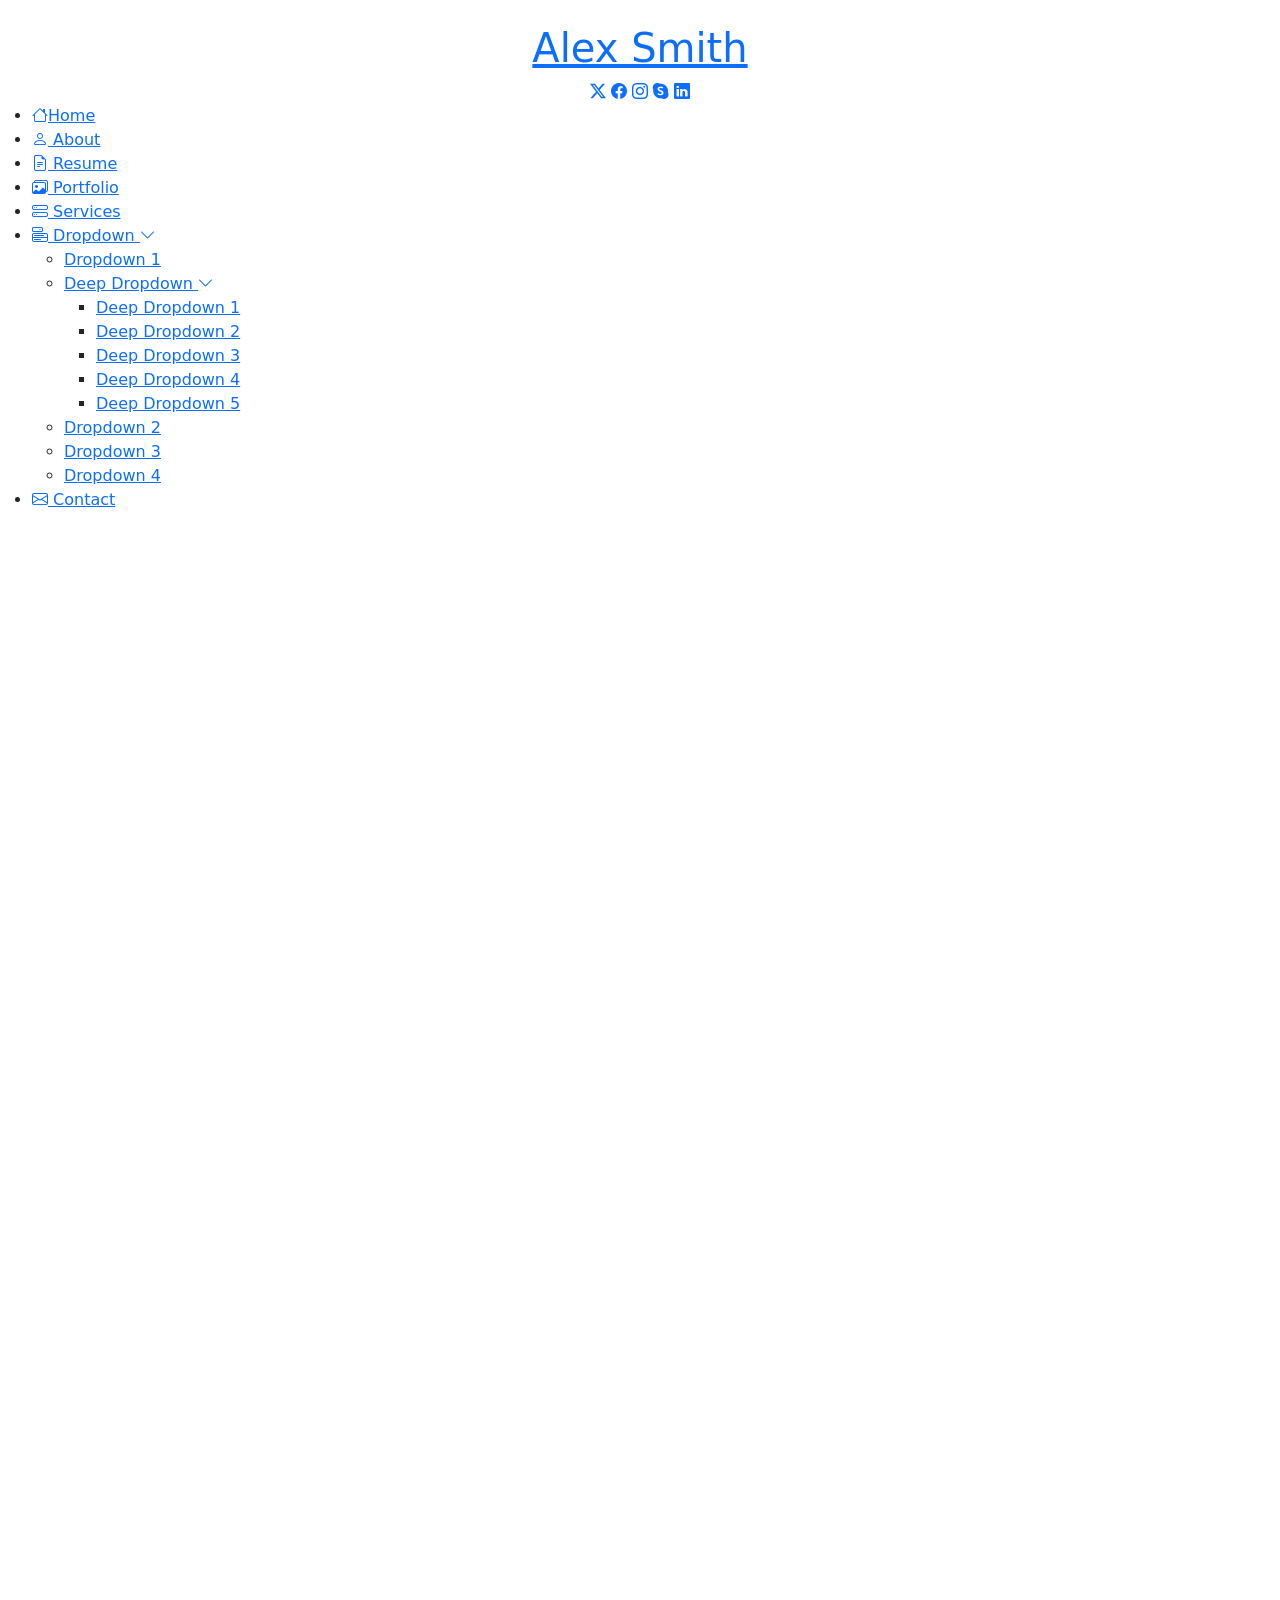
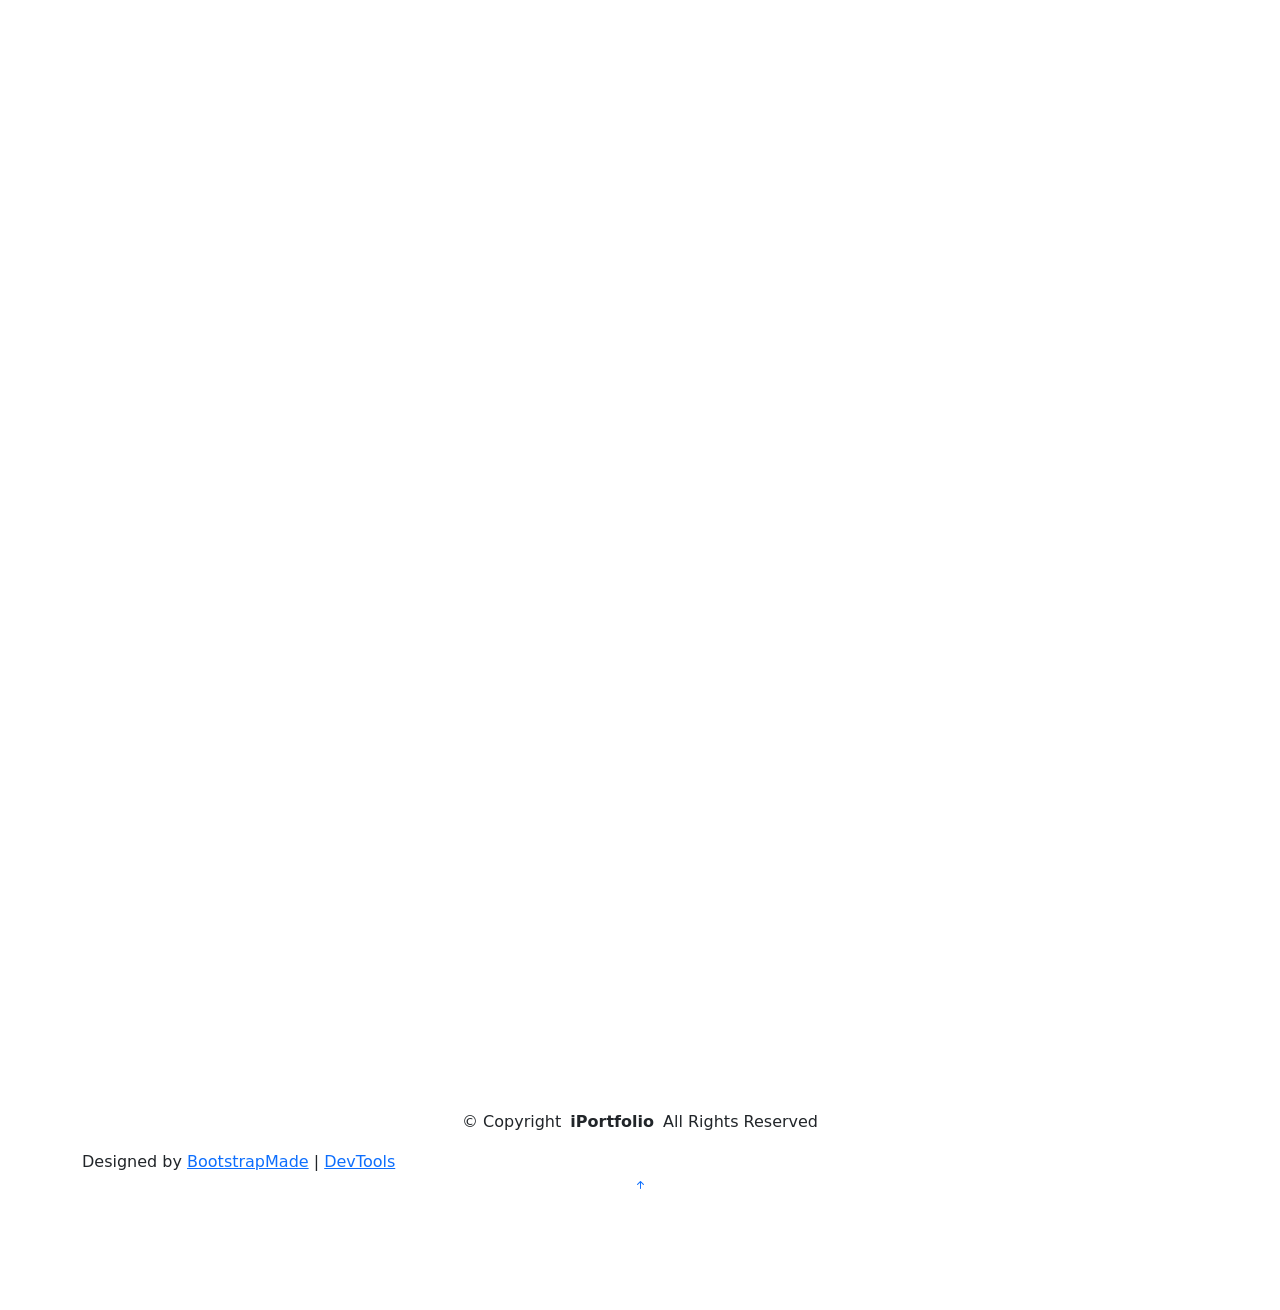
==== index.html @ 93d21ece "initial commit" ====
<!DOCTYPE html>
<html lang="en">

<head>
  <meta charset="utf-8">
  <meta content="width=device-width, initial-scale=1.0" name="viewport">
  <title>Index - iPortfolio Bootstrap Template</title>
  <meta content="" name="description">
  <meta content="" name="keywords">

  <!-- Favicons -->
  <link href="assets/img/favicon.png" rel="icon">
  <link href="assets/img/apple-touch-icon.png" rel="apple-touch-icon">

  <!-- Fonts -->
  <link href="https://fonts.googleapis.com" rel="preconnect">
  <link href="https://fonts.gstatic.com" rel="preconnect" crossorigin>
  <link href="https://fonts.googleapis.com/css2?family=Roboto:ital,wght@0,100;0,300;0,400;0,500;0,700;0,900;1,100;1,300;1,400;1,500;1,700;1,900&family=Poppins:ital,wght@0,100;0,200;0,300;0,400;0,500;0,600;0,700;0,800;0,900;1,100;1,200;1,300;1,400;1,500;1,600;1,700;1,800;1,900&family=Raleway:ital,wght@0,100;0,200;0,300;0,400;0,500;0,600;0,700;0,800;0,900;1,100;1,200;1,300;1,400;1,500;1,600;1,700;1,800;1,900&display=swap" rel="stylesheet">

  <!-- Vendor CSS Files -->
  <link href="assets/vendor/bootstrap/css/bootstrap.min.css" rel="stylesheet">
  <link href="assets/vendor/bootstrap-icons/bootstrap-icons.css" rel="stylesheet">
  <link href="assets/vendor/aos/aos.css" rel="stylesheet">
  <link href="assets/vendor/glightbox/css/glightbox.min.css" rel="stylesheet">
  <link href="assets/vendor/swiper/swiper-bundle.min.css" rel="stylesheet">

  <!-- Main CSS File -->
  <link href="assets/css/main.css" rel="stylesheet">

  <!-- =======================================================
  * Template Name: iPortfolio
  * Template URL: https://bootstrapmade.com/iportfolio-bootstrap-portfolio-websites-template/
  * Updated: Jun 29 2024 with Bootstrap v5.3.3
  * Author: BootstrapMade.com
  * License: https://bootstrapmade.com/license/
  ======================================================== -->
</head>

<body class="index-page">

  <header id="header" class="header dark-background d-flex flex-column">
    <i class="header-toggle d-xl-none bi bi-list"></i>

    <div class="profile-img">
      <img src="assets/img/my-profile-img.jpg" alt="" class="img-fluid rounded-circle">
    </div>

    <a href="index.html" class="logo d-flex align-items-center justify-content-center">
      <!-- Uncomment the line below if you also wish to use an image logo -->
      <!-- <img src="assets/img/logo.png" alt=""> -->
      <h1 class="sitename">Alex Smith</h1>
    </a>

    <div class="social-links text-center">
      <a href="#" class="twitter"><i class="bi bi-twitter-x"></i></a>
      <a href="#" class="facebook"><i class="bi bi-facebook"></i></a>
      <a href="#" class="instagram"><i class="bi bi-instagram"></i></a>
      <a href="#" class="google-plus"><i class="bi bi-skype"></i></a>
      <a href="#" class="linkedin"><i class="bi bi-linkedin"></i></a>
    </div>

    <nav id="navmenu" class="navmenu">
      <ul>
        <li><a href="#hero" class="active"><i class="bi bi-house navicon"></i>Home</a></li>
        <li><a href="#about"><i class="bi bi-person navicon"></i> About</a></li>
        <li><a href="#resume"><i class="bi bi-file-earmark-text navicon"></i> Resume</a></li>
        <li><a href="#portfolio"><i class="bi bi-images navicon"></i> Portfolio</a></li>
        <li><a href="#services"><i class="bi bi-hdd-stack navicon"></i> Services</a></li>
        <li class="dropdown"><a href="#"><i class="bi bi-menu-button navicon"></i> <span>Dropdown</span> <i class="bi bi-chevron-down toggle-dropdown"></i></a>
          <ul>
            <li><a href="#">Dropdown 1</a></li>
            <li class="dropdown"><a href="#"><span>Deep Dropdown</span> <i class="bi bi-chevron-down toggle-dropdown"></i></a>
              <ul>
                <li><a href="#">Deep Dropdown 1</a></li>
                <li><a href="#">Deep Dropdown 2</a></li>
                <li><a href="#">Deep Dropdown 3</a></li>
                <li><a href="#">Deep Dropdown 4</a></li>
                <li><a href="#">Deep Dropdown 5</a></li>
              </ul>
            </li>
            <li><a href="#">Dropdown 2</a></li>
            <li><a href="#">Dropdown 3</a></li>
            <li><a href="#">Dropdown 4</a></li>
          </ul>
        </li>
        <li><a href="#contact"><i class="bi bi-envelope navicon"></i> Contact</a></li>
      </ul>
    </nav>

  </header>

  <main class="main">

    <!-- Hero Section -->
    <section id="hero" class="hero section dark-background">

      <img src="assets/img/hero-bg.jpg" alt="" data-aos="fade-in" class="">

      <div class="container" data-aos="fade-up" data-aos-delay="100">
        <h2>Alex Smith</h2>
        <p>I'm <span class="typed" data-typed-items="Designer, Developer, Freelancer, Photographer">Designer</span><span class="typed-cursor typed-cursor--blink" aria-hidden="true"></span><span class="typed-cursor typed-cursor--blink" aria-hidden="true"></span></p>
      </div>

    </section><!-- /Hero Section -->

    <!-- About Section -->
    <section id="about" class="about section">

      <!-- Section Title -->
      <div class="container section-title" data-aos="fade-up">
        <h2>About</h2>
        <p>Magnam dolores commodi suscipit. Necessitatibus eius consequatur ex aliquid fuga eum quidem. Sit sint consectetur velit. Quisquam quos quisquam cupiditate. Et nemo qui impedit suscipit alias ea. Quia fugiat sit in iste officiis commodi quidem hic quas.</p>
      </div><!-- End Section Title -->

      <div class="container" data-aos="fade-up" data-aos-delay="100">

        <div class="row gy-4 justify-content-center">
          <div class="col-lg-4">
            <img src="assets/img/my-profile-img.jpg" class="img-fluid" alt="">
          </div>
          <div class="col-lg-8 content">
            <h2>UI/UX Designer &amp; Web Developer.</h2>
            <p class="fst-italic py-3">
              Lorem ipsum dolor sit amet, consectetur adipiscing elit, sed do eiusmod tempor incididunt ut labore et dolore
              magna aliqua.
            </p>
            <div class="row">
              <div class="col-lg-6">
                <ul>
                  <li><i class="bi bi-chevron-right"></i> <strong>Birthday:</strong> <span>1 May 1995</span></li>
                  <li><i class="bi bi-chevron-right"></i> <strong>Website:</strong> <span>www.example.com</span></li>
                  <li><i class="bi bi-chevron-right"></i> <strong>Phone:</strong> <span>+123 456 7890</span></li>
                  <li><i class="bi bi-chevron-right"></i> <strong>City:</strong> <span>New York, USA</span></li>
                </ul>
              </div>
              <div class="col-lg-6">
                <ul>
                  <li><i class="bi bi-chevron-right"></i> <strong>Age:</strong> <span>30</span></li>
                  <li><i class="bi bi-chevron-right"></i> <strong>Degree:</strong> <span>Master</span></li>
                  <li><i class="bi bi-chevron-right"></i> <strong>Email:</strong> <span>email@example.com</span></li>
                  <li><i class="bi bi-chevron-right"></i> <strong>Freelance:</strong> <span>Available</span></li>
                </ul>
              </div>
            </div>
            <p class="py-3">
              Officiis eligendi itaque labore et dolorum mollitia officiis optio vero. Quisquam sunt adipisci omnis et ut. Nulla accusantium dolor incidunt officia tempore. Et eius omnis.
              Cupiditate ut dicta maxime officiis quidem quia. Sed et consectetur qui quia repellendus itaque neque.
            </p>
          </div>
        </div>

      </div>

    </section><!-- /About Section -->

    <!-- Stats Section -->
    <section id="stats" class="stats section">

      <div class="container" data-aos="fade-up" data-aos-delay="100">

        <div class="row gy-4">

          <div class="col-lg-3 col-md-6">
            <div class="stats-item">
              <i class="bi bi-emoji-smile"></i>
              <span data-purecounter-start="0" data-purecounter-end="232" data-purecounter-duration="1" class="purecounter"></span>
              <p><strong>Happy Clients</strong> <span>consequuntur quae</span></p>
            </div>
          </div><!-- End Stats Item -->

          <div class="col-lg-3 col-md-6">
            <div class="stats-item">
              <i class="bi bi-journal-richtext"></i>
              <span data-purecounter-start="0" data-purecounter-end="521" data-purecounter-duration="1" class="purecounter"></span>
              <p><strong>Projects</strong> <span>adipisci atque cum quia aut</span></p>
            </div>
          </div><!-- End Stats Item -->

          <div class="col-lg-3 col-md-6">
            <div class="stats-item">
              <i class="bi bi-headset"></i>
              <span data-purecounter-start="0" data-purecounter-end="1453" data-purecounter-duration="1" class="purecounter"></span>
              <p><strong>Hours Of Support</strong> <span>aut commodi quaerat</span></p>
            </div>
          </div><!-- End Stats Item -->

          <div class="col-lg-3 col-md-6">
            <div class="stats-item">
              <i class="bi bi-people"></i>
              <span data-purecounter-start="0" data-purecounter-end="32" data-purecounter-duration="1" class="purecounter"></span>
              <p><strong>Hard Workers</strong> <span>rerum asperiores dolor</span></p>
            </div>
          </div><!-- End Stats Item -->

        </div>

      </div>

    </section><!-- /Stats Section -->

    <!-- Skills Section -->
    <section id="skills" class="skills section light-background">

      <!-- Section Title -->
      <div class="container section-title" data-aos="fade-up">
        <h2>Skills</h2>
        <p>Necessitatibus eius consequatur ex aliquid fuga eum quidem sint consectetur velit</p>
      </div><!-- End Section Title -->

      <div class="container" data-aos="fade-up" data-aos-delay="100">

        <div class="row skills-content skills-animation">

          <div class="col-lg-6">

            <div class="progress">
              <span class="skill"><span>HTML</span> <i class="val">100%</i></span>
              <div class="progress-bar-wrap">
                <div class="progress-bar" role="progressbar" aria-valuenow="100" aria-valuemin="0" aria-valuemax="100"></div>
              </div>
            </div><!-- End Skills Item -->

            <div class="progress">
              <span class="skill"><span>CSS</span> <i class="val">90%</i></span>
              <div class="progress-bar-wrap">
                <div class="progress-bar" role="progressbar" aria-valuenow="90" aria-valuemin="0" aria-valuemax="100"></div>
              </div>
            </div><!-- End Skills Item -->

            <div class="progress">
              <span class="skill"><span>JavaScript</span> <i class="val">75%</i></span>
              <div class="progress-bar-wrap">
                <div class="progress-bar" role="progressbar" aria-valuenow="75" aria-valuemin="0" aria-valuemax="100"></div>
              </div>
            </div><!-- End Skills Item -->

          </div>

          <div class="col-lg-6">

            <div class="progress">
              <span class="skill"><span>PHP</span> <i class="val">80%</i></span>
              <div class="progress-bar-wrap">
                <div class="progress-bar" role="progressbar" aria-valuenow="80" aria-valuemin="0" aria-valuemax="100"></div>
              </div>
            </div><!-- End Skills Item -->

            <div class="progress">
              <span class="skill"><span>WordPress/CMS</span> <i class="val">90%</i></span>
              <div class="progress-bar-wrap">
                <div class="progress-bar" role="progressbar" aria-valuenow="90" aria-valuemin="0" aria-valuemax="100"></div>
              </div>
            </div><!-- End Skills Item -->

            <div class="progress">
              <span class="skill"><span>Photoshop</span> <i class="val">55%</i></span>
              <div class="progress-bar-wrap">
                <div class="progress-bar" role="progressbar" aria-valuenow="55" aria-valuemin="0" aria-valuemax="100"></div>
              </div>
            </div><!-- End Skills Item -->

          </div>

        </div>

      </div>

    </section><!-- /Skills Section -->

    <!-- Resume Section -->
    <section id="resume" class="resume section">

      <!-- Section Title -->
      <div class="container section-title" data-aos="fade-up">
        <h2>Resume</h2>
        <p>Magnam dolores commodi suscipit. Necessitatibus eius consequatur ex aliquid fuga eum quidem. Sit sint consectetur velit. Quisquam quos quisquam cupiditate. Et nemo qui impedit suscipit alias ea. Quia fugiat sit in iste officiis commodi quidem hic quas.</p>
      </div><!-- End Section Title -->

      <div class="container">

        <div class="row">

          <div class="col-lg-6" data-aos="fade-up" data-aos-delay="100">
            <h3 class="resume-title">Sumary</h3>

            <div class="resume-item pb-0">
              <h4>Brandon Johnson</h4>
              <p><em>Innovative and deadline-driven Graphic Designer with 3+ years of experience designing and developing user-centered digital/print marketing material from initial concept to final, polished deliverable.</em></p>
              <ul>
                <li>Portland par 127,Orlando, FL</li>
                <li>(123) 456-7891</li>
                <li>alice.barkley@example.com</li>
              </ul>
            </div><!-- Edn Resume Item -->

            <h3 class="resume-title">Education</h3>
            <div class="resume-item">
              <h4>Master of Fine Arts &amp; Graphic Design</h4>
              <h5>2015 - 2016</h5>
              <p><em>Rochester Institute of Technology, Rochester, NY</em></p>
              <p>Qui deserunt veniam. Et sed aliquam labore tempore sed quisquam iusto autem sit. Ea vero voluptatum qui ut dignissimos deleniti nerada porti sand markend</p>
            </div><!-- Edn Resume Item -->

            <div class="resume-item">
              <h4>Bachelor of Fine Arts &amp; Graphic Design</h4>
              <h5>2010 - 2014</h5>
              <p><em>Rochester Institute of Technology, Rochester, NY</em></p>
              <p>Quia nobis sequi est occaecati aut. Repudiandae et iusto quae reiciendis et quis Eius vel ratione eius unde vitae rerum voluptates asperiores voluptatem Earum molestiae consequatur neque etlon sader mart dila</p>
            </div><!-- Edn Resume Item -->

          </div>

          <div class="col-lg-6" data-aos="fade-up" data-aos-delay="200">
            <h3 class="resume-title">Professional Experience</h3>
            <div class="resume-item">
              <h4>Senior graphic design specialist</h4>
              <h5>2019 - Present</h5>
              <p><em>Experion, New York, NY </em></p>
              <ul>
                <li>Lead in the design, development, and implementation of the graphic, layout, and production communication materials</li>
                <li>Delegate tasks to the 7 members of the design team and provide counsel on all aspects of the project. </li>
                <li>Supervise the assessment of all graphic materials in order to ensure quality and accuracy of the design</li>
                <li>Oversee the efficient use of production project budgets ranging from $2,000 - $25,000</li>
              </ul>
            </div><!-- Edn Resume Item -->

            <div class="resume-item">
              <h4>Graphic design specialist</h4>
              <h5>2017 - 2018</h5>
              <p><em>Stepping Stone Advertising, New York, NY</em></p>
              <ul>
                <li>Developed numerous marketing programs (logos, brochures,infographics, presentations, and advertisements).</li>
                <li>Managed up to 5 projects or tasks at a given time while under pressure</li>
                <li>Recommended and consulted with clients on the most appropriate graphic design</li>
                <li>Created 4+ design presentations and proposals a month for clients and account managers</li>
              </ul>
            </div><!-- Edn Resume Item -->

          </div>

        </div>

      </div>

    </section><!-- /Resume Section -->

    <!-- Portfolio Section -->
    <section id="portfolio" class="portfolio section light-background">

      <!-- Section Title -->
      <div class="container section-title" data-aos="fade-up">
        <h2>Portfolio</h2>
        <p>Magnam dolores commodi suscipit. Necessitatibus eius consequatur ex aliquid fuga eum quidem. Sit sint consectetur velit. Quisquam quos quisquam cupiditate. Et nemo qui impedit suscipit alias ea. Quia fugiat sit in iste officiis commodi quidem hic quas.</p>
      </div><!-- End Section Title -->

      <div class="container">

        <div class="isotope-layout" data-default-filter="*" data-layout="masonry" data-sort="original-order">

          <ul class="portfolio-filters isotope-filters" data-aos="fade-up" data-aos-delay="100">
            <li data-filter="*" class="filter-active">All</li>
            <li data-filter=".filter-app">App</li>
            <li data-filter=".filter-product">Product</li>
            <li data-filter=".filter-branding">Branding</li>
            <li data-filter=".filter-books">Books</li>
          </ul><!-- End Portfolio Filters -->

          <div class="row gy-4 isotope-container" data-aos="fade-up" data-aos-delay="200">

            <div class="col-lg-4 col-md-6 portfolio-item isotope-item filter-app">
              <div class="portfolio-content h-100">
                <img src="assets/img/portfolio/app-1.jpg" class="img-fluid" alt="">
                <div class="portfolio-info">
                  <h4>App 1</h4>
                  <p>Lorem ipsum, dolor sit amet consectetur</p>
                  <a href="assets/img/portfolio/app-1.jpg" title="App 1" data-gallery="portfolio-gallery-app" class="glightbox preview-link"><i class="bi bi-zoom-in"></i></a>
                  <a href="portfolio-details.html" title="More Details" class="details-link"><i class="bi bi-link-45deg"></i></a>
                </div>
              </div>
            </div><!-- End Portfolio Item -->

            <div class="col-lg-4 col-md-6 portfolio-item isotope-item filter-product">
              <div class="portfolio-content h-100">
                <img src="assets/img/portfolio/product-1.jpg" class="img-fluid" alt="">
                <div class="portfolio-info">
                  <h4>Product 1</h4>
                  <p>Lorem ipsum, dolor sit amet consectetur</p>
                  <a href="assets/img/portfolio/product-1.jpg" title="Product 1" data-gallery="portfolio-gallery-product" class="glightbox preview-link"><i class="bi bi-zoom-in"></i></a>
                  <a href="portfolio-details.html" title="More Details" class="details-link"><i class="bi bi-link-45deg"></i></a>
                </div>
              </div>
            </div><!-- End Portfolio Item -->

            <div class="col-lg-4 col-md-6 portfolio-item isotope-item filter-branding">
              <div class="portfolio-content h-100">
                <img src="assets/img/portfolio/branding-1.jpg" class="img-fluid" alt="">
                <div class="portfolio-info">
                  <h4>Branding 1</h4>
                  <p>Lorem ipsum, dolor sit amet consectetur</p>
                  <a href="assets/img/portfolio/branding-1.jpg" title="Branding 1" data-gallery="portfolio-gallery-branding" class="glightbox preview-link"><i class="bi bi-zoom-in"></i></a>
                  <a href="portfolio-details.html" title="More Details" class="details-link"><i class="bi bi-link-45deg"></i></a>
                </div>
              </div>
            </div><!-- End Portfolio Item -->

            <div class="col-lg-4 col-md-6 portfolio-item isotope-item filter-books">
              <div class="portfolio-content h-100">
                <img src="assets/img/portfolio/books-1.jpg" class="img-fluid" alt="">
                <div class="portfolio-info">
                  <h4>Books 1</h4>
                  <p>Lorem ipsum, dolor sit amet consectetur</p>
                  <a href="assets/img/portfolio/books-1.jpg" title="Branding 1" data-gallery="portfolio-gallery-book" class="glightbox preview-link"><i class="bi bi-zoom-in"></i></a>
                  <a href="portfolio-details.html" title="More Details" class="details-link"><i class="bi bi-link-45deg"></i></a>
                </div>
              </div>
            </div><!-- End Portfolio Item -->

            <div class="col-lg-4 col-md-6 portfolio-item isotope-item filter-app">
              <div class="portfolio-content h-100">
                <img src="assets/img/portfolio/app-2.jpg" class="img-fluid" alt="">
                <div class="portfolio-info">
                  <h4>App 2</h4>
                  <p>Lorem ipsum, dolor sit amet consectetur</p>
                  <a href="assets/img/portfolio/app-2.jpg" title="App 2" data-gallery="portfolio-gallery-app" class="glightbox preview-link"><i class="bi bi-zoom-in"></i></a>
                  <a href="portfolio-details.html" title="More Details" class="details-link"><i class="bi bi-link-45deg"></i></a>
                </div>
              </div>
            </div><!-- End Portfolio Item -->

            <div class="col-lg-4 col-md-6 portfolio-item isotope-item filter-product">
              <div class="portfolio-content h-100">
                <img src="assets/img/portfolio/product-2.jpg" class="img-fluid" alt="">
                <div class="portfolio-info">
                  <h4>Product 2</h4>
                  <p>Lorem ipsum, dolor sit amet consectetur</p>
                  <a href="assets/img/portfolio/product-2.jpg" title="Product 2" data-gallery="portfolio-gallery-product" class="glightbox preview-link"><i class="bi bi-zoom-in"></i></a>
                  <a href="portfolio-details.html" title="More Details" class="details-link"><i class="bi bi-link-45deg"></i></a>
                </div>
              </div>
            </div><!-- End Portfolio Item -->

            <div class="col-lg-4 col-md-6 portfolio-item isotope-item filter-branding">
              <div class="portfolio-content h-100">
                <img src="assets/img/portfolio/branding-2.jpg" class="img-fluid" alt="">
                <div class="portfolio-info">
                  <h4>Branding 2</h4>
                  <p>Lorem ipsum, dolor sit amet consectetur</p>
                  <a href="assets/img/portfolio/branding-2.jpg" title="Branding 2" data-gallery="portfolio-gallery-branding" class="glightbox preview-link"><i class="bi bi-zoom-in"></i></a>
                  <a href="portfolio-details.html" title="More Details" class="details-link"><i class="bi bi-link-45deg"></i></a>
                </div>
              </div>
            </div><!-- End Portfolio Item -->

            <div class="col-lg-4 col-md-6 portfolio-item isotope-item filter-books">
              <div class="portfolio-content h-100">
                <img src="assets/img/portfolio/books-2.jpg" class="img-fluid" alt="">
                <div class="portfolio-info">
                  <h4>Books 2</h4>
                  <p>Lorem ipsum, dolor sit amet consectetur</p>
                  <a href="assets/img/portfolio/books-2.jpg" title="Branding 2" data-gallery="portfolio-gallery-book" class="glightbox preview-link"><i class="bi bi-zoom-in"></i></a>
                  <a href="portfolio-details.html" title="More Details" class="details-link"><i class="bi bi-link-45deg"></i></a>
                </div>
              </div>
            </div><!-- End Portfolio Item -->

            <div class="col-lg-4 col-md-6 portfolio-item isotope-item filter-app">
              <div class="portfolio-content h-100">
                <img src="assets/img/portfolio/app-3.jpg" class="img-fluid" alt="">
                <div class="portfolio-info">
                  <h4>App 3</h4>
                  <p>Lorem ipsum, dolor sit amet consectetur</p>
                  <a href="assets/img/portfolio/app-3.jpg" title="App 3" data-gallery="portfolio-gallery-app" class="glightbox preview-link"><i class="bi bi-zoom-in"></i></a>
                  <a href="portfolio-details.html" title="More Details" class="details-link"><i class="bi bi-link-45deg"></i></a>
                </div>
              </div>
            </div><!-- End Portfolio Item -->

            <div class="col-lg-4 col-md-6 portfolio-item isotope-item filter-product">
              <div class="portfolio-content h-100">
                <img src="assets/img/portfolio/product-3.jpg" class="img-fluid" alt="">
                <div class="portfolio-info">
                  <h4>Product 3</h4>
                  <p>Lorem ipsum, dolor sit amet consectetur</p>
                  <a href="assets/img/portfolio/product-3.jpg" title="Product 3" data-gallery="portfolio-gallery-product" class="glightbox preview-link"><i class="bi bi-zoom-in"></i></a>
                  <a href="portfolio-details.html" title="More Details" class="details-link"><i class="bi bi-link-45deg"></i></a>
                </div>
              </div>
            </div><!-- End Portfolio Item -->

            <div class="col-lg-4 col-md-6 portfolio-item isotope-item filter-branding">
              <div class="portfolio-content h-100">
                <img src="assets/img/portfolio/branding-3.jpg" class="img-fluid" alt="">
                <div class="portfolio-info">
                  <h4>Branding 3</h4>
                  <p>Lorem ipsum, dolor sit amet consectetur</p>
                  <a href="assets/img/portfolio/branding-3.jpg" title="Branding 2" data-gallery="portfolio-gallery-branding" class="glightbox preview-link"><i class="bi bi-zoom-in"></i></a>
                  <a href="portfolio-details.html" title="More Details" class="details-link"><i class="bi bi-link-45deg"></i></a>
                </div>
              </div>
            </div><!-- End Portfolio Item -->

            <div class="col-lg-4 col-md-6 portfolio-item isotope-item filter-books">
              <div class="portfolio-content h-100">
                <img src="assets/img/portfolio/books-3.jpg" class="img-fluid" alt="">
                <div class="portfolio-info">
                  <h4>Books 3</h4>
                  <p>Lorem ipsum, dolor sit amet consectetur</p>
                  <a href="assets/img/portfolio/books-3.jpg" title="Branding 3" data-gallery="portfolio-gallery-book" class="glightbox preview-link"><i class="bi bi-zoom-in"></i></a>
                  <a href="portfolio-details.html" title="More Details" class="details-link"><i class="bi bi-link-45deg"></i></a>
                </div>
              </div>
            </div><!-- End Portfolio Item -->

          </div><!-- End Portfolio Container -->

        </div>

      </div>

    </section><!-- /Portfolio Section -->

    <!-- Services Section -->
    <section id="services" class="services section">

      <!-- Section Title -->
      <div class="container section-title" data-aos="fade-up">
        <h2>Services</h2>
        <p>Magnam dolores commodi suscipit. Necessitatibus eius consequatur ex aliquid fuga eum quidem. Sit sint consectetur velit. Quisquam quos quisquam cupiditate. Et nemo qui impedit suscipit alias ea. Quia fugiat sit in iste officiis commodi quidem hic quas.</p>
      </div><!-- End Section Title -->

      <div class="container">

        <div class="row gy-4">

          <div class="col-lg-4 col-md-6 service-item d-flex" data-aos="fade-up" data-aos-delay="100">
            <div class="icon flex-shrink-0"><i class="bi bi-briefcase"></i></div>
            <div>
              <h4 class="title"><a href="service-details.html" class="stretched-link">Lorem Ipsum</a></h4>
              <p class="description">Voluptatum deleniti atque corrupti quos dolores et quas molestias excepturi sint occaecati cupiditate non provident</p>
            </div>
          </div>
          <!-- End Service Item -->

          <div class="col-lg-4 col-md-6 service-item d-flex" data-aos="fade-up" data-aos-delay="200">
            <div class="icon flex-shrink-0"><i class="bi bi-card-checklist"></i></div>
            <div>
              <h4 class="title"><a href="service-details.html" class="stretched-link">Dolor Sitema</a></h4>
              <p class="description">Minim veniam, quis nostrud exercitation ullamco laboris nisi ut aliquip ex ea commodo consequat tarad limino ata</p>
            </div>
          </div><!-- End Service Item -->

          <div class="col-lg-4 col-md-6 service-item d-flex" data-aos="fade-up" data-aos-delay="300">
            <div class="icon flex-shrink-0"><i class="bi bi-bar-chart"></i></div>
            <div>
              <h4 class="title"><a href="service-details.html" class="stretched-link">Sed ut perspiciatis</a></h4>
              <p class="description">Duis aute irure dolor in reprehenderit in voluptate velit esse cillum dolore eu fugiat nulla pariatur</p>
            </div>
          </div><!-- End Service Item -->

          <div class="col-lg-4 col-md-6 service-item d-flex" data-aos="fade-up" data-aos-delay="400">
            <div class="icon flex-shrink-0"><i class="bi bi-binoculars"></i></div>
            <div>
              <h4 class="title"><a href="service-details.html" class="stretched-link">Magni Dolores</a></h4>
              <p class="description">Excepteur sint occaecat cupidatat non proident, sunt in culpa qui officia deserunt mollit anim id est laborum</p>
            </div>
          </div><!-- End Service Item -->

          <div class="col-lg-4 col-md-6 service-item d-flex" data-aos="fade-up" data-aos-delay="500">
            <div class="icon flex-shrink-0"><i class="bi bi-brightness-high"></i></div>
            <div>
              <h4 class="title"><a href="service-details.html" class="stretched-link">Nemo Enim</a></h4>
              <p class="description">At vero eos et accusamus et iusto odio dignissimos ducimus qui blanditiis praesentium voluptatum deleniti atque</p>
            </div>
          </div><!-- End Service Item -->

          <div class="col-lg-4 col-md-6 service-item d-flex" data-aos="fade-up" data-aos-delay="600">
            <div class="icon flex-shrink-0"><i class="bi bi-calendar4-week"></i></div>
            <div>
              <h4 class="title"><a href="service-details.html" class="stretched-link">Eiusmod Tempor</a></h4>
              <p class="description">Et harum quidem rerum facilis est et expedita distinctio. Nam libero tempore, cum soluta nobis est eligendi</p>
            </div>
          </div><!-- End Service Item -->

        </div>

      </div>

    </section><!-- /Services Section -->

    <!-- Testimonials Section -->
    <section id="testimonials" class="testimonials section light-background">

      <!-- Section Title -->
      <div class="container section-title" data-aos="fade-up">
        <h2>Testimonials</h2>
        <p>Necessitatibus eius consequatur ex aliquid fuga eum quidem sint consectetur velit</p>
      </div><!-- End Section Title -->

      <div class="container" data-aos="fade-up" data-aos-delay="100">

        <div class="swiper init-swiper">
          <script type="application/json" class="swiper-config">
            {
              "loop": true,
              "speed": 600,
              "autoplay": {
                "delay": 5000
              },
              "slidesPerView": "auto",
              "pagination": {
                "el": ".swiper-pagination",
                "type": "bullets",
                "clickable": true
              },
              "breakpoints": {
                "320": {
                  "slidesPerView": 1,
                  "spaceBetween": 40
                },
                "1200": {
                  "slidesPerView": 3,
                  "spaceBetween": 1
                }
              }
            }
          </script>
          <div class="swiper-wrapper">

            <div class="swiper-slide">
              <div class="testimonial-item">
                <p>
                  <i class="bi bi-quote quote-icon-left"></i>
                  <span>Proin iaculis purus consequat sem cure digni ssim donec porttitora entum suscipit rhoncus. Accusantium quam, ultricies eget id, aliquam eget nibh et. Maecen aliquam, risus at semper.</span>
                  <i class="bi bi-quote quote-icon-right"></i>
                </p>
                <img src="assets/img/testimonials/testimonials-1.jpg" class="testimonial-img" alt="">
                <h3>Saul Goodman</h3>
                <h4>Ceo &amp; Founder</h4>
              </div>
            </div><!-- End testimonial item -->

            <div class="swiper-slide">
              <div class="testimonial-item">
                <p>
                  <i class="bi bi-quote quote-icon-left"></i>
                  <span>Export tempor illum tamen malis malis eram quae irure esse labore quem cillum quid malis quorum velit fore eram velit sunt aliqua noster fugiat irure amet legam anim culpa.</span>
                  <i class="bi bi-quote quote-icon-right"></i>
                </p>
                <img src="assets/img/testimonials/testimonials-2.jpg" class="testimonial-img" alt="">
                <h3>Sara Wilsson</h3>
                <h4>Designer</h4>
              </div>
            </div><!-- End testimonial item -->

            <div class="swiper-slide">
              <div class="testimonial-item">
                <p>
                  <i class="bi bi-quote quote-icon-left"></i>
                  <span>Enim nisi quem export duis labore cillum quae magna enim sint quorum nulla quem veniam duis minim tempor labore quem eram duis noster aute amet eram fore quis sint minim.</span>
                  <i class="bi bi-quote quote-icon-right"></i>
                </p>
                <img src="assets/img/testimonials/testimonials-3.jpg" class="testimonial-img" alt="">
                <h3>Jena Karlis</h3>
                <h4>Store Owner</h4>
              </div>
            </div><!-- End testimonial item -->

            <div class="swiper-slide">
              <div class="testimonial-item">
                <p>
                  <i class="bi bi-quote quote-icon-left"></i>
                  <span>Fugiat enim eram quae cillum dolore dolor amet nulla culpa multos export minim fugiat dolor enim duis veniam ipsum anim magna sunt elit fore quem dolore labore illum veniam.</span>
                  <i class="bi bi-quote quote-icon-right"></i>
                </p>
                <img src="assets/img/testimonials/testimonials-4.jpg" class="testimonial-img" alt="">
                <h3>Matt Brandon</h3>
                <h4>Freelancer</h4>
              </div>
            </div><!-- End testimonial item -->

            <div class="swiper-slide">
              <div class="testimonial-item">
                <p>
                  <i class="bi bi-quote quote-icon-left"></i>
                  <span>Quis quorum aliqua sint quem legam fore sunt eram irure aliqua veniam tempor noster veniam sunt culpa nulla illum cillum fugiat legam esse veniam culpa fore nisi cillum quid.</span>
                  <i class="bi bi-quote quote-icon-right"></i>
                </p>
                <img src="assets/img/testimonials/testimonials-5.jpg" class="testimonial-img" alt="">
                <h3>John Larson</h3>
                <h4>Entrepreneur</h4>
              </div>
            </div><!-- End testimonial item -->

          </div>
          <div class="swiper-pagination"></div>
        </div>

      </div>

    </section><!-- /Testimonials Section -->

    <!-- Contact Section -->
    <section id="contact" class="contact section">

      <!-- Section Title -->
      <div class="container section-title" data-aos="fade-up">
        <h2>Contact</h2>
        <p>Necessitatibus eius consequatur ex aliquid fuga eum quidem sint consectetur velit</p>
      </div><!-- End Section Title -->

      <div class="container" data-aos="fade-up" data-aos-delay="100">

        <div class="row gy-4">

          <div class="col-lg-5">

            <div class="info-wrap">
              <div class="info-item d-flex" data-aos="fade-up" data-aos-delay="200">
                <i class="bi bi-geo-alt flex-shrink-0"></i>
                <div>
                  <h3>Address</h3>
                  <p>A108 Adam Street, New York, NY 535022</p>
                </div>
              </div><!-- End Info Item -->

              <div class="info-item d-flex" data-aos="fade-up" data-aos-delay="300">
                <i class="bi bi-telephone flex-shrink-0"></i>
                <div>
                  <h3>Call Us</h3>
                  <p>+1 5589 55488 55</p>
                </div>
              </div><!-- End Info Item -->

              <div class="info-item d-flex" data-aos="fade-up" data-aos-delay="400">
                <i class="bi bi-envelope flex-shrink-0"></i>
                <div>
                  <h3>Email Us</h3>
                  <p>info@example.com</p>
                </div>
              </div><!-- End Info Item -->

              <iframe src="https://www.google.com/maps/embed?pb=!1m14!1m8!1m3!1d48389.78314118045!2d-74.006138!3d40.710059!3m2!1i1024!2i768!4f13.1!3m3!1m2!1s0x89c25a22a3bda30d%3A0xb89d1fe6bc499443!2sDowntown%20Conference%20Center!5e0!3m2!1sen!2sus!4v1676961268712!5m2!1sen!2sus" frameborder="0" style="border:0; width: 100%; height: 270px;" allowfullscreen="" loading="lazy" referrerpolicy="no-referrer-when-downgrade"></iframe>
            </div>
          </div>

          <div class="col-lg-7">
            <form action="forms/contact.php" method="post" class="php-email-form" data-aos="fade-up" data-aos-delay="200">
              <div class="row gy-4">

                <div class="col-md-6">
                  <label for="name-field" class="pb-2">Your Name</label>
                  <input type="text" name="name" id="name-field" class="form-control" required="">
                </div>

                <div class="col-md-6">
                  <label for="email-field" class="pb-2">Your Email</label>
                  <input type="email" class="form-control" name="email" id="email-field" required="">
                </div>

                <div class="col-md-12">
                  <label for="subject-field" class="pb-2">Subject</label>
                  <input type="text" class="form-control" name="subject" id="subject-field" required="">
                </div>

                <div class="col-md-12">
                  <label for="message-field" class="pb-2">Message</label>
                  <textarea class="form-control" name="message" rows="10" id="message-field" required=""></textarea>
                </div>

                <div class="col-md-12 text-center">
                  <div class="loading">Loading</div>
                  <div class="error-message"></div>
                  <div class="sent-message">Your message has been sent. Thank you!</div>

                  <button type="submit">Send Message</button>
                </div>

              </div>
            </form>
          </div><!-- End Contact Form -->

        </div>

      </div>

    </section><!-- /Contact Section -->

  </main>

  <footer id="footer" class="footer position-relative light-background">

    <div class="container">
      <div class="copyright text-center ">
        <p>© <span>Copyright</span> <strong class="px-1 sitename">iPortfolio</strong> <span>All Rights Reserved</span></p>
      </div>
      <div class="credits">
        <!-- All the links in the footer should remain intact. -->
        <!-- You can delete the links only if you've purchased the pro version. -->
        <!-- Licensing information: https://bootstrapmade.com/license/ -->
        <!-- Purchase the pro version with working PHP/AJAX contact form: [buy-url] -->
        Designed by <a href="https://bootstrapmade.com/">BootstrapMade</a> | <a href="https://bootstrapmade.com/tools/">DevTools</a>
      </div>
    </div>

  </footer>

  <!-- Scroll Top -->
  <a href="#" id="scroll-top" class="scroll-top d-flex align-items-center justify-content-center"><i class="bi bi-arrow-up-short"></i></a>

  <!-- Preloader -->
  <div id="preloader"></div>

  <!-- Vendor JS Files -->
  <script src="assets/vendor/bootstrap/js/bootstrap.bundle.min.js"></script>
  <script src="assets/vendor/php-email-form/validate.js"></script>
  <script src="assets/vendor/aos/aos.js"></script>
  <script src="assets/vendor/typed.js/typed.umd.js"></script>
  <script src="assets/vendor/purecounter/purecounter_vanilla.js"></script>
  <script src="assets/vendor/waypoints/noframework.waypoints.js"></script>
  <script src="assets/vendor/glightbox/js/glightbox.min.js"></script>
  <script src="assets/vendor/imagesloaded/imagesloaded.pkgd.min.js"></script>
  <script src="assets/vendor/isotope-layout/isotope.pkgd.min.js"></script>
  <script src="assets/vendor/swiper/swiper-bundle.min.js"></script>

  <!-- Main JS File -->
  <script src="assets/js/main.js"></script>

</body>

</html>
---- assets/css/main.css ----
/**
* Template Name: iPortfolio
* Template URL: https://bootstrapmade.com/iportfolio-bootstrap-portfolio-websites-template/
* Updated: Jun 29 2024 with Bootstrap v5.3.3
* Author: BootstrapMade.com
* License: https://bootstrapmade.com/license/
*/

/*--------------------------------------------------------------
# Font & Color Variables
# Help: https://bootstrapmade.com/color-system/
--------------------------------------------------------------*/
/* Fonts */
:root {
  --default-font: "Roboto",  system-ui, -apple-system, "Segoe UI", Roboto, "Helvetica Neue", Arial, "Noto Sans", "Liberation Sans", sans-serif, "Apple Color Emoji", "Segoe UI Emoji", "Segoe UI Symbol", "Noto Color Emoji";
  --heading-font: "Raleway",  sans-serif;
  --nav-font: "Poppins",  sans-serif;
}

/* Global Colors - The following color variables are used throughout the website. Updating them here will change the color scheme of the entire website */
:root { 
  --background-color: #ffffff; /* Background color for the entire website, including individual sections */
  --default-color: #272829; /* Default color used for the majority of the text content across the entire website */
  --heading-color: #050d18; /* Color for headings, subheadings and title throughout the website */
  --accent-color: #149ddd; /* Accent color that represents your brand on the website. It's used for buttons, links, and other elements that need to stand out */
  --surface-color: #ffffff; /* The surface color is used as a background of boxed elements within sections, such as cards, icon boxes, or other elements that require a visual separation from the global background. */
  --contrast-color: #ffffff; /* Contrast color for text, ensuring readability against backgrounds of accent, heading, or default colors. */
}

/* Nav Menu Colors - The following color variables are used specifically for the navigation menu. They are separate from the global colors to allow for more customization options */
:root {
  --nav-color: #a8a9b4;  /* The default color of the main navmenu links */
  --nav-hover-color: #ffffff; /* Applied to main navmenu links when they are hovered over or active */
  --nav-mobile-background-color: #040b14; /* Used as the background color for mobile navigation menu */
  --nav-dropdown-background-color: #040b14; /* Used as the background color for dropdown items that appear when hovering over primary navigation items */
  --nav-dropdown-color: #a8a9b4; /* Used for navigation links of the dropdown items in the navigation menu. */
  --nav-dropdown-hover-color: #ffffff; /* Similar to --nav-hover-color, this color is applied to dropdown navigation links when they are hovered over. */
}

/* Color Presets - These classes override global colors when applied to any section or element, providing reuse of the sam color scheme. */

.light-background {
  --background-color: #f4fafd;
  --surface-color: #ffffff;
}

.dark-background {
  --background-color: #040b14;
  --default-color: #ffffff;
  --heading-color: #ffffff;
  --surface-color: #151f2b;
  --contrast-color: #ffffff;
}

/* Smooth scroll */
:root {
  scroll-behavior: smooth;
}

/*--------------------------------------------------------------
# General Styling & Shared Classes
--------------------------------------------------------------*/
body {
  color: var(--default-color);
  background-color: var(--background-color);
  font-family: var(--default-font);
}

a {
  color: var(--accent-color);
  text-decoration: none;
  transition: 0.3s;
}

a:hover {
  color: color-mix(in srgb, var(--accent-color), transparent 25%);
  text-decoration: none;
}

h1,
h2,
h3,
h4,
h5,
h6 {
  color: var(--heading-color);
  font-family: var(--heading-font);
}

/* PHP Email Form Messages
------------------------------*/
.php-email-form .error-message {
  display: none;
  background: #df1529;
  color: #ffffff;
  text-align: left;
  padding: 15px;
  margin-bottom: 24px;
  font-weight: 600;
}

.php-email-form .sent-message {
  display: none;
  color: #ffffff;
  background: #059652;
  text-align: center;
  padding: 15px;
  margin-bottom: 24px;
  font-weight: 600;
}

.php-email-form .loading {
  display: none;
  background: var(--surface-color);
  text-align: center;
  padding: 15px;
  margin-bottom: 24px;
}

.php-email-form .loading:before {
  content: "";
  display: inline-block;
  border-radius: 50%;
  width: 24px;
  height: 24px;
  margin: 0 10px -6px 0;
  border: 3px solid var(--accent-color);
  border-top-color: var(--surface-color);
  animation: php-email-form-loading 1s linear infinite;
}

@keyframes php-email-form-loading {
  0% {
    transform: rotate(0deg);
  }

  100% {
    transform: rotate(360deg);
  }
}

/*--------------------------------------------------------------
# Global Header
--------------------------------------------------------------*/
.header {
  color: var(--default-color);
  background-color: var(--background-color);
  position: fixed;
  top: 0;
  left: 0;
  bottom: 0;
  padding: 0 15px;
  width: 300px;
  transition: all ease-in-out 0.3s;
  overflow-y: auto;
  z-index: 997;
  border-right: 1px solid color-mix(in srgb, var(--default-color), transparent 90%);
}

.header .profile-img img {
  margin: 15px auto;
  display: block;
  width: 120px;
  border: 8px solid color-mix(in srgb, var(--default-color), transparent 85%);
}

.header .logo {
  line-height: 1;
  margin-bottom: 15px;
}

.header .logo img {
  max-height: 32px;
  margin-right: 8px;
}

.header .logo h1 {
  font-size: 24px;
  margin: 0;
  font-weight: 700;
  color: var(--heading-color);
}

.header .social-links {
  margin: 0 0 20px 0;
}

.header .social-links a {
  font-size: 16px;
  display: inline-flex;
  align-items: center;
  justify-content: center;
  background: color-mix(in srgb, var(--default-color), transparent 90%);
  color: var(--default-color);
  margin: 0 2px;
  border-radius: 50%;
  text-align: center;
  width: 40px;
  height: 40px;
  transition: 0.3s;
}

.header .social-links a:hover {
  color: var(--contrast-color);
  background: var(--accent-color);
}

@media (min-width: 1200px) {

  .header~main,
  .header~#footer {
    margin-left: 300px;
  }
}

@media (max-width: 1199px) {
  .header {
    left: -100%;
  }
}

.header.header-show {
  left: 0;
}

.header .header-toggle {
  color: var(--contrast-color);
  background-color: var(--accent-color);
  font-size: 22px;
  display: flex;
  align-items: center;
  justify-content: center;
  width: 40px;
  height: 40px;
  border-radius: 50%;
  cursor: pointer;
  position: fixed;
  top: 15px;
  right: 15px;
  z-index: 9999;
  transition: background-color 0.3s;
}

.header .header-toggle:hover {
  color: var(--contrast-color);
  background-color: color-mix(in srgb, var(--accent-color) 90%, white 15%);
}

/*--------------------------------------------------------------
# Navigation Menu
--------------------------------------------------------------*/
.mobile-nav-toggle {
  display: none;
}

.navmenu {
  padding: 0;
  z-index: 9997;
}

.navmenu ul {
  list-style: none;
  padding: 0 0 20px 0;
  margin: 0;
}

.navmenu a,
.navmenu a:focus {
  color: var(--nav-color);
  padding: 15px 10px;
  font-family: var(--nav-font);
  font-size: 16px;
  font-weight: 400;
  display: flex;
  align-items: center;
  white-space: nowrap;
  transition: 0.3s;
  width: 100%;
}

.navmenu a .navicon,
.navmenu a:focus .navicon {
  font-size: 20px;
  margin-right: 10px;
}

.navmenu a .toggle-dropdown,
.navmenu a:focus .toggle-dropdown {
  font-size: 12px;
  line-height: 0;
  margin-left: auto;
  width: 30px;
  height: 30px;
  display: flex;
  align-items: center;
  justify-content: center;
  border-radius: 50%;
  transition: 0.3s;
  flex-shrink: 0;
  background-color: color-mix(in srgb, var(--accent-color), transparent 90%);
}

.navmenu a .toggle-dropdown:hover,
.navmenu a:focus .toggle-dropdown:hover {
  background-color: var(--accent-color);
  color: var(--contrast-color);
}

.navmenu a:hover,
.navmenu .active,
.navmenu .active:focus {
  color: var(--nav-hover-color);
}

.navmenu a:hover .navicon,
.navmenu .active .navicon,
.navmenu .active:focus .navicon {
  color: var(--accent-color);
}

.navmenu .active .toggle-dropdown,
.navmenu .active:focus .toggle-dropdown {
  background-color: var(--accent-color);
  color: var(--contrast-color);
  transform: rotate(180deg);
}

.navmenu .dropdown {
  display: block;
}

.navmenu .dropdown a,
.navmenu .dropdown a:focus {
  color: --nav-dropdown-color;
}

.navmenu .dropdown a:hover,
.navmenu .dropdown .active,
.navmenu .dropdown .active:focus {
  color: var(--nav-dropdown-hover-color);
}

.navmenu .dropdown ul {
  position: static;
  display: none;
  z-index: 99;
  padding: 5px 10px;
  margin: 5px 10px;
  background-color: var(--nav-dropdown-background-color);
  border: 1px solid color-mix(in srgb, var(--default-color), transparent 90%);
  box-shadow: none;
  transition: all 0.5s ease-in-out;
}

.navmenu .dropdown ul ul {
  background-color: rgba(33, 37, 41, 0.1);
}

.navmenu .dropdown>.dropdown-active {
  display: block;
  background-color: rgba(33, 37, 41, 0.03);
}

/*--------------------------------------------------------------
# Global Footer
--------------------------------------------------------------*/
.footer {
  color: var(--default-color);
  background-color: var(--background-color);
  font-size: 14px;
  padding: 40px 0;
  position: relative;
  border-top: 1px solid color-mix(in srgb, var(--default-color), transparent 90%);
}

.footer .copyright p {
  margin-bottom: 0;
}

.footer .credits {
  margin-top: 4px;
  font-size: 13px;
  text-align: center;
}

/*--------------------------------------------------------------
# Preloader
--------------------------------------------------------------*/
#preloader {
  position: fixed;
  inset: 0;
  z-index: 999999;
  overflow: hidden;
  background: var(--background-color);
  transition: all 0.6s ease-out;
}

#preloader:before {
  content: "";
  position: fixed;
  top: calc(50% - 30px);
  left: calc(50% - 30px);
  border: 6px solid #ffffff;
  border-color: var(--accent-color) transparent var(--accent-color) transparent;
  border-radius: 50%;
  width: 60px;
  height: 60px;
  animation: animate-preloader 1.5s linear infinite;
}

@keyframes animate-preloader {
  0% {
    transform: rotate(0deg);
  }

  100% {
    transform: rotate(360deg);
  }
}

/*--------------------------------------------------------------
# Scroll Top Button
--------------------------------------------------------------*/
.scroll-top {
  position: fixed;
  visibility: hidden;
  opacity: 0;
  right: 15px;
  bottom: -15px;
  z-index: 99999;
  background-color: var(--accent-color);
  width: 44px;
  height: 44px;
  border-radius: 50px;
  transition: all 0.4s;
}

.scroll-top i {
  font-size: 24px;
  color: var(--contrast-color);
  line-height: 0;
}

.scroll-top:hover {
  background-color: color-mix(in srgb, var(--accent-color), transparent 20%);
  color: var(--contrast-color);
}

.scroll-top.active {
  visibility: visible;
  opacity: 1;
  bottom: 15px;
}

/*--------------------------------------------------------------
# Disable aos animation delay on mobile devices
--------------------------------------------------------------*/
@media screen and (max-width: 768px) {
  [data-aos-delay] {
    transition-delay: 0 !important;
  }
}

/*--------------------------------------------------------------
# Global Page Titles & Breadcrumbs
--------------------------------------------------------------*/
.page-title {
  color: var(--default-color);
  background-color: var(--background-color);
  padding: 25px 0;
  position: relative;
}

.page-title h1 {
  font-size: 24px;
  font-weight: 700;
}

.page-title .breadcrumbs ol {
  display: flex;
  flex-wrap: wrap;
  list-style: none;
  padding: 0;
  margin: 0;
  font-size: 14px;
  font-weight: 400;
}

.page-title .breadcrumbs ol li+li {
  padding-left: 10px;
}

.page-title .breadcrumbs ol li+li::before {
  content: "/";
  display: inline-block;
  padding-right: 10px;
  color: color-mix(in srgb, var(--default-color), transparent 70%);
}

/*--------------------------------------------------------------
# Global Sections
--------------------------------------------------------------*/
section,
.section {
  color: var(--default-color);
  background-color: var(--background-color);
  padding: 60px 0;
  overflow: clip;
}

/*--------------------------------------------------------------
# Global Section Titles
--------------------------------------------------------------*/
.section-title {
  padding-bottom: 60px;
  position: relative;
}

.section-title h2 {
  font-size: 32px;
  font-weight: 700;
  margin-bottom: 20px;
  padding-bottom: 20px;
  position: relative;
}

.section-title h2:after {
  content: "";
  position: absolute;
  display: block;
  width: 50px;
  height: 3px;
  background: var(--accent-color);
  left: 0;
  bottom: 0;
}

.section-title p {
  margin-bottom: 0;
}

/*--------------------------------------------------------------
# Hero Section
--------------------------------------------------------------*/
.hero {
  width: 100%;
  min-height: 100vh;
  position: relative;
  padding: 80px 0;
  display: flex;
  align-items: center;
  justify-content: center;
}

.hero img {
  position: absolute;
  inset: 0;
  display: block;
  width: 100%;
  height: 100%;
  object-fit: cover;
  z-index: 1;
}

.hero:before {
  content: "";
  background: color-mix(in srgb, var(--background-color), transparent 70%);
  position: absolute;
  inset: 0;
  z-index: 2;
}

.hero .container {
  position: relative;
  z-index: 3;
}

.hero h2 {
  margin: 0;
  font-size: 64px;
  font-weight: 700;
}

.hero p {
  margin: 5px 0 0 0;
  font-size: 26px;
}

.hero p span {
  letter-spacing: 1px;
  border-bottom: 2px solid var(--accent-color);
}

.hero .social-links {
  margin-top: 25px;
}

.hero .social-links a {
  font-size: 24px;
  display: inline-block;
  color: color-mix(in srgb, var(--default-color), transparent 50%);
  line-height: 1;
  margin-right: 20px;
  transition: 0.3s;
}

.hero .social-links a:hover {
  color: var(--accent-color);
}

@media (max-width: 768px) {
  .hero h2 {
    font-size: 32px;
  }

  .hero p {
    font-size: 20px;
  }
}

/*--------------------------------------------------------------
# About Section
--------------------------------------------------------------*/
.about .content h2 {
  font-weight: 700;
  font-size: 24px;
}

.about .content ul {
  list-style: none;
  padding: 0;
}

.about .content ul li {
  margin-bottom: 20px;
  display: flex;
  align-items: center;
}

.about .content ul strong {
  margin-right: 10px;
}

.about .content ul i {
  font-size: 16px;
  margin-right: 5px;
  color: var(--accent-color);
  line-height: 0;
}

/*--------------------------------------------------------------
# Stats Section
--------------------------------------------------------------*/
.stats .stats-item {
  padding: 30px;
  width: 100%;
}

.stats .stats-item i {
  color: var(--accent-color);
  display: block;
  font-size: 44px;
  float: left;
  line-height: 0;
}

.stats .stats-item .purecounter {
  color: var(--heading-color);
  font-size: 48px;
  line-height: 40px;
  display: block;
  font-weight: 700;
  margin-left: 60px;
}

.stats .stats-item p {
  color: color-mix(in srgb, var(--default-color), transparent 40%);
  padding: 15px 0 0 0;
  margin: 0 0 0 60px;
  font-family: var(--heading-font);
  font-size: 14px;
}

/*--------------------------------------------------------------
# Skills Section
--------------------------------------------------------------*/
.skills .progress {
  height: 60px;
  display: block;
  background: none;
  border-radius: 0;
}

.skills .progress .skill {
  color: var(--heading-color);
  padding: 0;
  margin: 0 0 6px 0;
  text-transform: uppercase;
  display: block;
  font-weight: 600;
  font-family: var(--heading-font);
}

.skills .progress .skill .val {
  float: right;
  font-style: normal;
}

.skills .progress-bar-wrap {
  background: color-mix(in srgb, var(--default-color), transparent 90%);
  height: 10px;
}

.skills .progress-bar {
  width: 1px;
  height: 10px;
  transition: 0.9s;
  background-color: var(--accent-color);
}

/*--------------------------------------------------------------
# Resume Section
--------------------------------------------------------------*/
.resume .resume-title {
  color: var(--heading-color);
  font-size: 26px;
  font-weight: 700;
  margin-top: 20px;
  margin-bottom: 20px;
}

.resume .resume-item {
  padding: 0 0 20px 20px;
  margin-top: -2px;
  border-left: 2px solid var(--accent-color);
  position: relative;
}

.resume .resume-item h4 {
  line-height: 18px;
  font-size: 18px;
  font-weight: 600;
  text-transform: uppercase;
  color: color-mix(in srgb, var(--default-color), transparent 20%);
  margin-bottom: 10px;
}

.resume .resume-item h5 {
  font-size: 16px;
  padding: 5px 15px;
  display: inline-block;
  font-weight: 600;
  margin-bottom: 10px;
}

.resume .resume-item ul {
  padding-left: 20px;
}

.resume .resume-item ul li {
  padding-bottom: 10px;
}

.resume .resume-item:last-child {
  padding-bottom: 0;
}

.resume .resume-item::before {
  content: "";
  position: absolute;
  width: 16px;
  height: 16px;
  border-radius: 50px;
  left: -9px;
  top: 0;
  background: var(--background-color);
  border: 2px solid var(--accent-color);
}

/*--------------------------------------------------------------
# Portfolio Section
--------------------------------------------------------------*/
.portfolio .portfolio-filters {
  padding: 0;
  margin: 0 auto 20px auto;
  list-style: none;
  text-align: center;
}

.portfolio .portfolio-filters li {
  cursor: pointer;
  display: inline-block;
  padding: 0;
  font-size: 14px;
  font-weight: 400;
  margin: 0 10px;
  line-height: 1;
  text-transform: uppercase;
  margin-bottom: 10px;
  transition: all 0.3s ease-in-out;
}

.portfolio .portfolio-filters li:hover,
.portfolio .portfolio-filters li.filter-active {
  color: var(--accent-color);
}

.portfolio .portfolio-filters li:first-child {
  margin-left: 0;
}

.portfolio .portfolio-filters li:last-child {
  margin-right: 0;
}

@media (max-width: 575px) {
  .portfolio .portfolio-filters li {
    font-size: 14px;
    margin: 0 5px;
  }
}

.portfolio .portfolio-content {
  position: relative;
  overflow: hidden;
}

.portfolio .portfolio-content img {
  transition: 0.3s;
}

.portfolio .portfolio-content .portfolio-info {
  opacity: 0;
  position: absolute;
  inset: 0;
  z-index: 3;
  transition: all ease-in-out 0.3s;
  background: rgba(0, 0, 0, 0.6);
  padding: 15px;
}

.portfolio .portfolio-content .portfolio-info h4 {
  font-size: 14px;
  padding: 5px 10px;
  font-weight: 400;
  color: #ffffff;
  display: inline-block;
  background-color: var(--accent-color);
}

.portfolio .portfolio-content .portfolio-info p {
  position: absolute;
  bottom: 10px;
  text-align: center;
  display: inline-block;
  left: 0;
  right: 0;
  font-size: 16px;
  font-weight: 600;
  color: rgba(255, 255, 255, 0.8);
}

.portfolio .portfolio-content .portfolio-info .preview-link,
.portfolio .portfolio-content .portfolio-info .details-link {
  position: absolute;
  left: calc(50% - 40px);
  font-size: 26px;
  top: calc(50% - 14px);
  color: #fff;
  transition: 0.3s;
  line-height: 1.2;
}

.portfolio .portfolio-content .portfolio-info .preview-link:hover,
.portfolio .portfolio-content .portfolio-info .details-link:hover {
  color: var(--accent-color);
}

.portfolio .portfolio-content .portfolio-info .details-link {
  left: 50%;
  font-size: 34px;
  line-height: 0;
}

.portfolio .portfolio-content:hover .portfolio-info {
  opacity: 1;
}

.portfolio .portfolio-content:hover img {
  transform: scale(1.1);
}

/*--------------------------------------------------------------
# Services Section
--------------------------------------------------------------*/
.services .service-item {
  position: relative;
}

.services .service-item .icon {
  background: var(--accent-color);
  display: flex;
  align-items: center;
  justify-content: center;
  width: 54px;
  height: 54px;
  border-radius: 50%;
  transition: 0.5s;
  border: 1px solid var(--accent-color);
  margin-right: 20px;
}

.services .service-item .icon i {
  color: var(--contrast-color);
  font-size: 24px;
  line-height: 0;
}

.services .service-item:hover .icon {
  background: var(--surface-color);
}

.services .service-item:hover .icon i {
  color: var(--accent-color);
}

.services .service-item .title {
  font-weight: 700;
  margin-bottom: 15px;
  font-size: 18px;
}

.services .service-item .title a {
  color: var(--heading-color);
}

.services .service-item .title a:hover {
  color: var(--accent-color);
}

.services .service-item .description {
  line-height: 24px;
  font-size: 14px;
}

/*--------------------------------------------------------------
# Testimonials Section
--------------------------------------------------------------*/
.testimonials .testimonials-carousel,
.testimonials .testimonials-slider {
  overflow: hidden;
}

.testimonials .testimonial-item {
  box-sizing: content-box;
  text-align: center;
  min-height: 320px;
}

.testimonials .testimonial-item .testimonial-img {
  width: 90px;
  border-radius: 50%;
  margin: 0 auto;
}

.testimonials .testimonial-item h3 {
  font-size: 18px;
  font-weight: bold;
  margin: 10px 0 5px 0;
}

.testimonials .testimonial-item h4 {
  font-size: 14px;
  color: color-mix(in srgb, var(--default-color), transparent 20%);
  margin: 0;
}

.testimonials .testimonial-item .quote-icon-left,
.testimonials .testimonial-item .quote-icon-right {
  color: color-mix(in srgb, var(--accent-color), transparent 40%);
  font-size: 26px;
  line-height: 0;
}

.testimonials .testimonial-item .quote-icon-left {
  display: inline-block;
  left: -5px;
  position: relative;
}

.testimonials .testimonial-item .quote-icon-right {
  display: inline-block;
  right: -5px;
  position: relative;
  top: 10px;
  transform: scale(-1, -1);
}

.testimonials .testimonial-item p {
  font-style: italic;
  margin: 0 15px 15px 15px;
  padding: 20px;
  background-color: var(--surface-color);
  position: relative;
  margin-bottom: 35px;
  border-radius: 6px;
  box-shadow: 0px 2px 15px rgba(0, 0, 0, 0.1);
}

.testimonials .testimonial-item p::after {
  content: "";
  width: 0;
  height: 0;
  border-top: 20px solid var(--surface-color);
  border-right: 20px solid transparent;
  border-left: 20px solid transparent;
  position: absolute;
  bottom: -20px;
  left: calc(50% - 20px);
}

.testimonials .swiper-wrapper {
  height: auto;
}

.testimonials .swiper-pagination {
  margin-top: 40px;
  position: relative;
}

.testimonials .swiper-pagination .swiper-pagination-bullet {
  width: 12px;
  height: 12px;
  background-color: var(--background-color);
  opacity: 1;
  border: 1px solid var(--accent-color);
}

.testimonials .swiper-pagination .swiper-pagination-bullet-active {
  background-color: var(--accent-color);
}

/*--------------------------------------------------------------
# Contact Section
--------------------------------------------------------------*/
.contact .info-wrap {
  background-color: var(--surface-color);
  box-shadow: 0px 0px 20px rgba(0, 0, 0, 0.1);
  padding: 30px;
}

@media (max-width: 575px) {
  .contact .info-wrap {
    padding: 20px;
  }
}

.contact .info-item {
  margin-bottom: 40px;
}

.contact .info-item i {
  font-size: 20px;
  color: var(--accent-color);
  background: color-mix(in srgb, var(--accent-color), transparent 92%);
  width: 44px;
  height: 44px;
  display: flex;
  justify-content: center;
  align-items: center;
  border-radius: 50px;
  transition: all 0.3s ease-in-out;
  margin-right: 15px;
}

.contact .info-item h3 {
  padding: 0;
  font-size: 18px;
  font-weight: 700;
  margin-bottom: 5px;
}

.contact .info-item p {
  padding: 0;
  margin-bottom: 0;
  font-size: 14px;
}

.contact .info-item:hover i {
  background: var(--accent-color);
  color: var(--contrast-color);
}

.contact .php-email-form {
  background-color: var(--surface-color);
  height: 100%;
  padding: 30px;
  box-shadow: 0px 0px 20px rgba(0, 0, 0, 0.1);
}

@media (max-width: 575px) {
  .contact .php-email-form {
    padding: 20px;
  }
}

.contact .php-email-form input[type=text],
.contact .php-email-form input[type=email],
.contact .php-email-form textarea {
  font-size: 14px;
  padding: 10px 15px;
  box-shadow: none;
  border-radius: 0;
  color: var(--default-color);
  background-color: var(--surface-color);
  border-color: color-mix(in srgb, var(--default-color), transparent 80%);
}

.contact .php-email-form input[type=text]:focus,
.contact .php-email-form input[type=email]:focus,
.contact .php-email-form textarea:focus {
  border-color: var(--accent-color);
}

.contact .php-email-form input[type=text]::placeholder,
.contact .php-email-form input[type=email]::placeholder,
.contact .php-email-form textarea::placeholder {
  color: color-mix(in srgb, var(--default-color), transparent 70%);
}

.contact .php-email-form button[type=submit] {
  color: var(--contrast-color);
  background: var(--accent-color);
  border: 0;
  padding: 10px 30px;
  transition: 0.4s;
  border-radius: 50px;
}

.contact .php-email-form button[type=submit]:hover {
  background: color-mix(in srgb, var(--accent-color), transparent 25%);
}

/*--------------------------------------------------------------
# Portfolio Details Section
--------------------------------------------------------------*/
.portfolio-details .portfolio-details-slider img {
  width: 100%;
}

.portfolio-details .portfolio-details-slider .swiper-pagination {
  margin-top: 20px;
  position: relative;
}

.portfolio-details .portfolio-details-slider .swiper-pagination .swiper-pagination-bullet {
  width: 12px;
  height: 12px;
  background-color: color-mix(in srgb, var(--default-color), transparent 85%);
  opacity: 1;
}

.portfolio-details .portfolio-details-slider .swiper-pagination .swiper-pagination-bullet-active {
  background-color: var(--accent-color);
}

.portfolio-details .portfolio-info {
  padding: 30px;
  box-shadow: 0px 0 30px rgba(0, 0, 0, 0.1);
}

.portfolio-details .portfolio-info h3 {
  font-size: 22px;
  font-weight: 700;
  margin-bottom: 20px;
  padding-bottom: 20px;
  border-bottom: 1px solid color-mix(in srgb, var(--default-color), transparent 85%);
}

.portfolio-details .portfolio-info ul {
  list-style: none;
  padding: 0;
  font-size: 15px;
}

.portfolio-details .portfolio-info ul li+li {
  margin-top: 10px;
}

.portfolio-details .portfolio-description {
  padding-top: 30px;
}

.portfolio-details .portfolio-description h2 {
  font-size: 26px;
  font-weight: 700;
  margin-bottom: 20px;
}

.portfolio-details .portfolio-description p {
  padding: 0;
  color: color-mix(in srgb, var(--default-color), transparent 30%);
}

/*--------------------------------------------------------------
# Service Details Section
--------------------------------------------------------------*/
.service-details .services-list {
  padding: 10px 30px;
  border: 1px solid color-mix(in srgb, var(--default-color), transparent 90%);
  margin-bottom: 20px;
}

.service-details .services-list a {
  display: block;
  line-height: 1;
  padding: 8px 0 8px 15px;
  border-left: 3px solid color-mix(in srgb, var(--default-color), transparent 70%);
  margin: 20px 0;
  color: color-mix(in srgb, var(--default-color), transparent 20%);
  transition: 0.3s;
}

.service-details .services-list a.active {
  color: var(--heading-color);
  font-weight: 700;
  border-color: var(--accent-color);
}

.service-details .services-list a:hover {
  border-color: var(--accent-color);
}

.service-details .services-img {
  margin-bottom: 20px;
}

.service-details h3 {
  font-size: 26px;
  font-weight: 700;
}

.service-details h4 {
  font-size: 20px;
  font-weight: 700;
}

.service-details p {
  font-size: 15px;
}

.service-details ul {
  list-style: none;
  padding: 0;
  font-size: 15px;
}

.service-details ul li {
  padding: 5px 0;
  display: flex;
  align-items: center;
}

.service-details ul i {
  font-size: 20px;
  margin-right: 8px;
  color: var(--accent-color);
}

/*--------------------------------------------------------------
# Starter Section Section
--------------------------------------------------------------*/
.starter-section {
  /* Add your styles here */
}
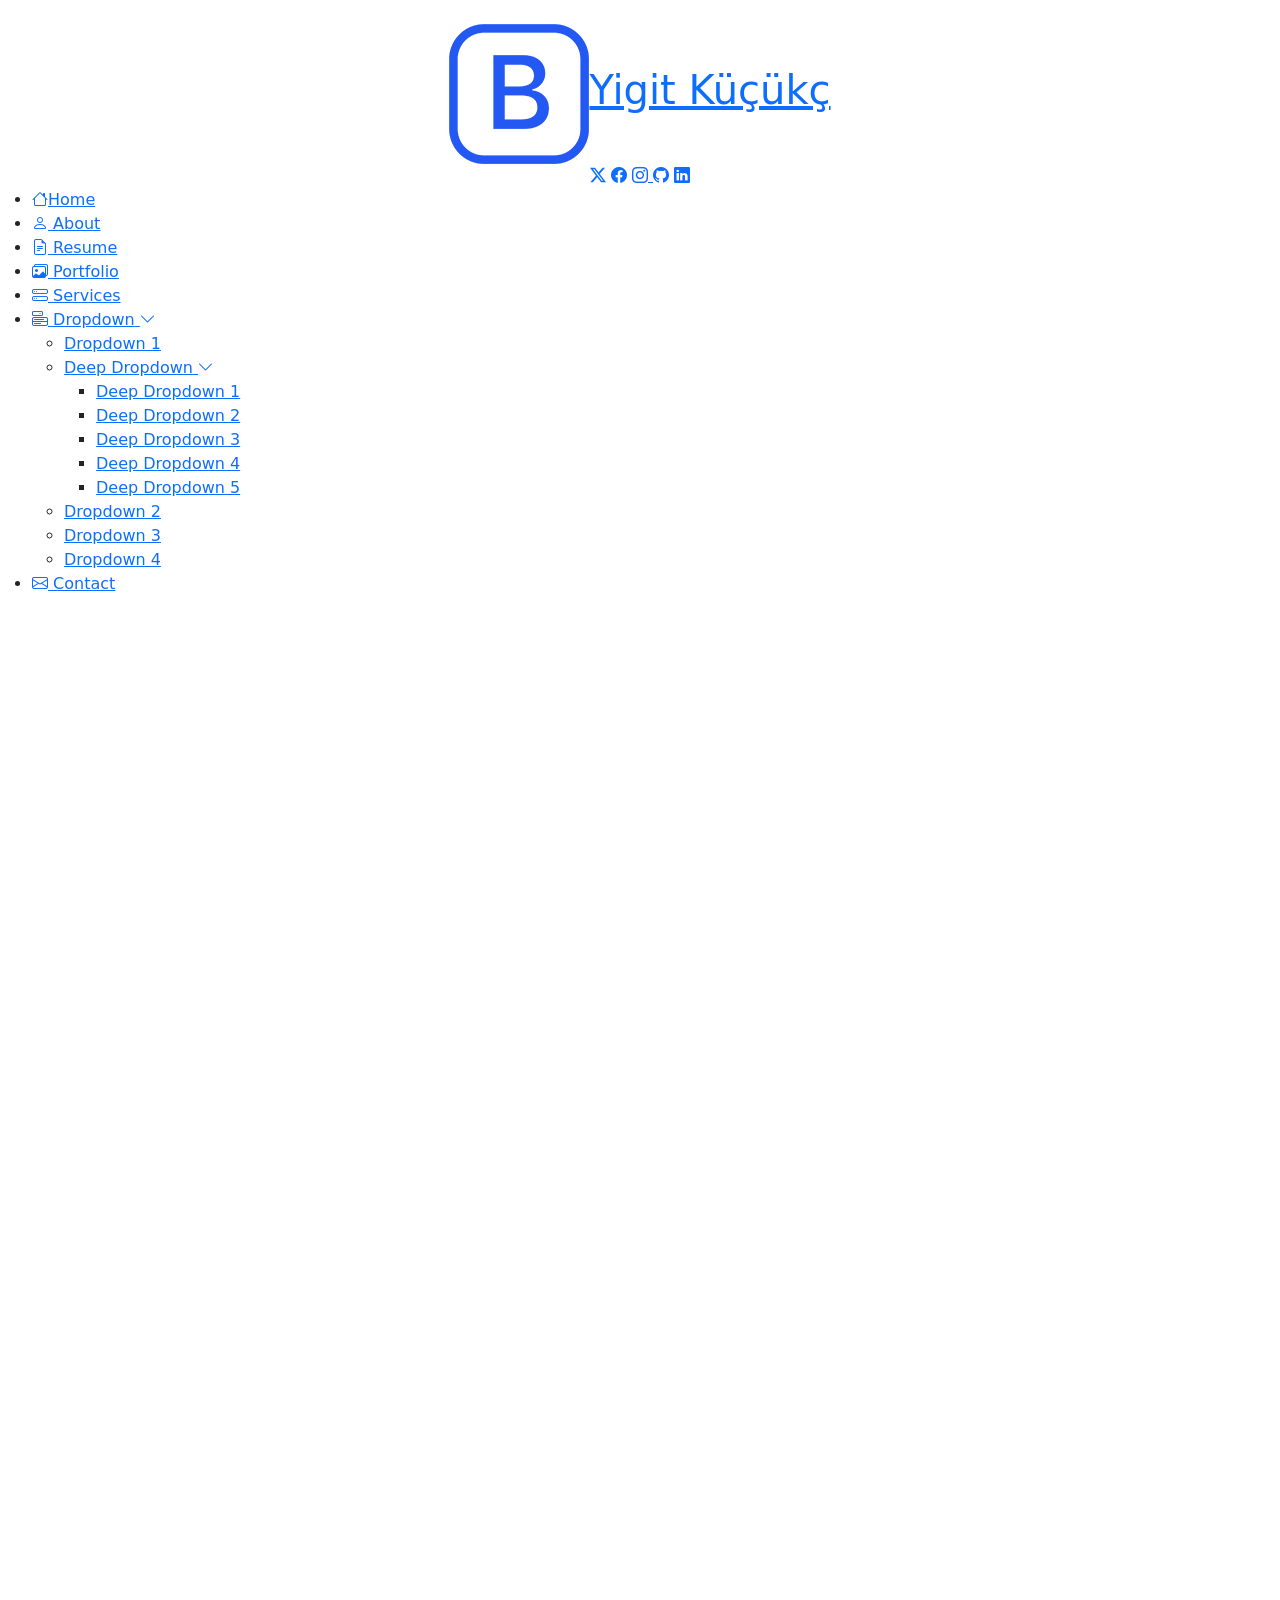
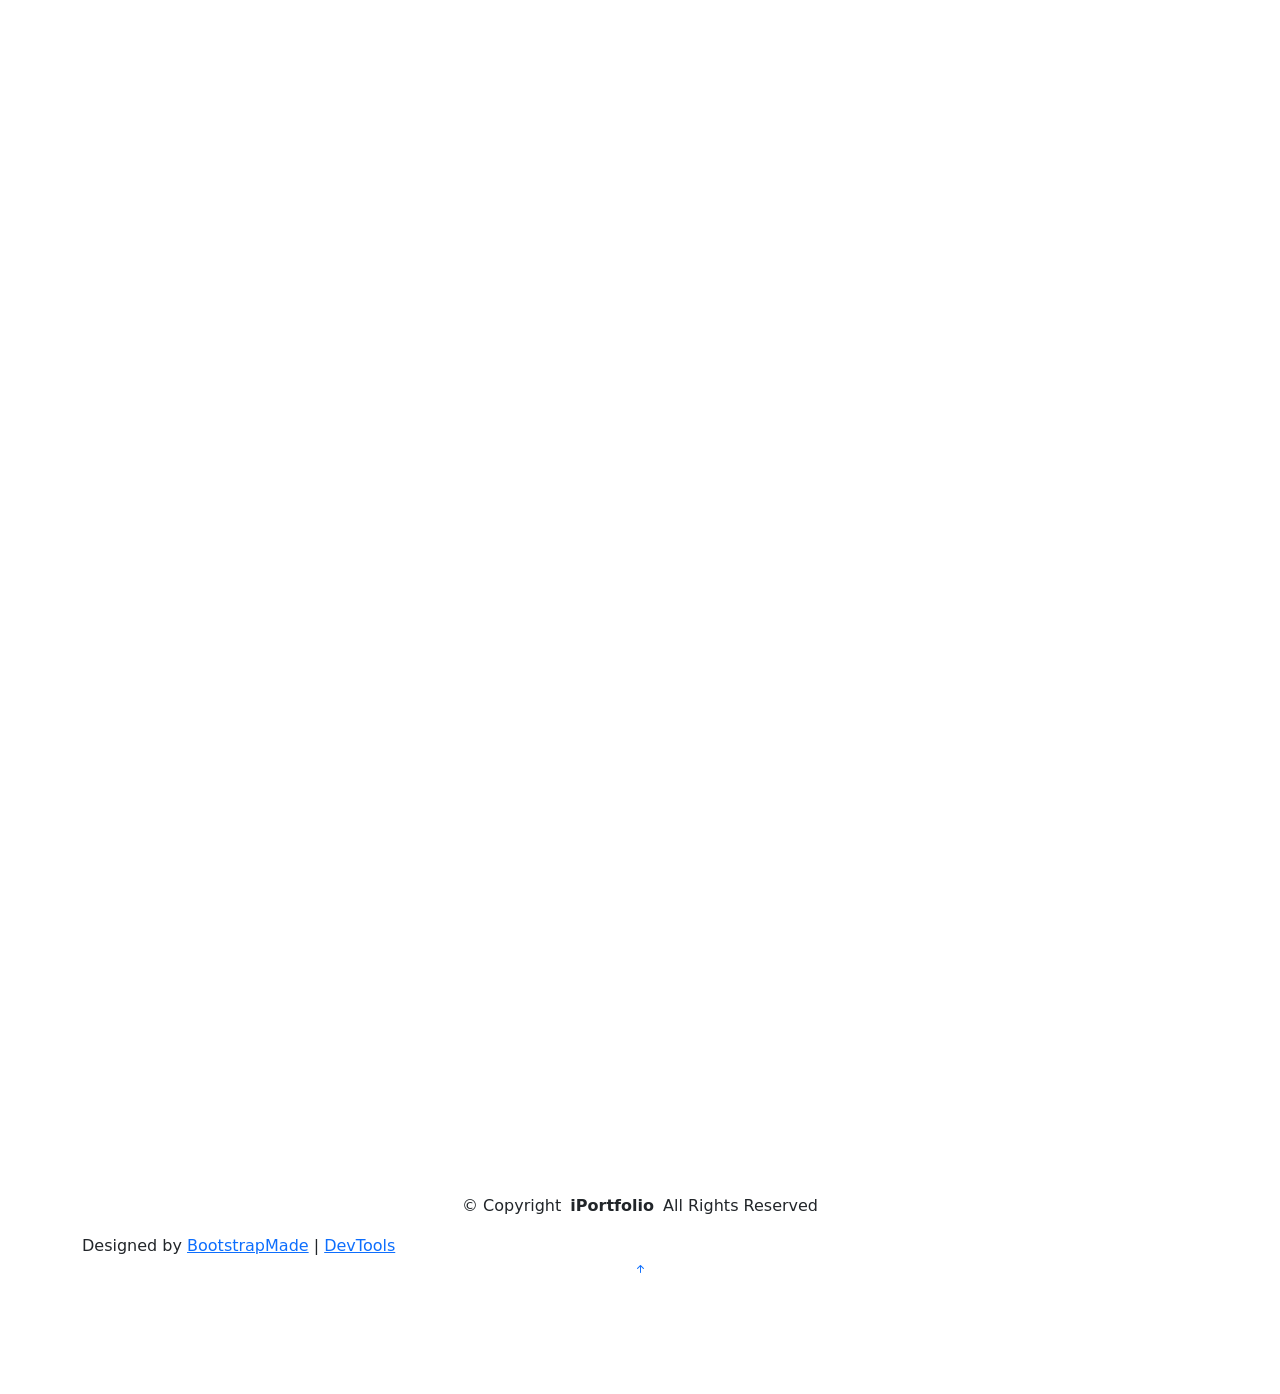
==== commit ee3ba7ee: "fix socials" ====
--- a/index.html
+++ b/index.html
@@ -1,830 +1,1463 @@
-<!DOCTYPE html>
+<!doctype html>
 <html lang="en">
-
-<head>
-  <meta charset="utf-8">
-  <meta content="width=device-width, initial-scale=1.0" name="viewport">
-  <title>Index - iPortfolio Bootstrap Template</title>
-  <meta content="" name="description">
-  <meta content="" name="keywords">
-
-  <!-- Favicons -->
-  <link href="assets/img/favicon.png" rel="icon">
-  <link href="assets/img/apple-touch-icon.png" rel="apple-touch-icon">
-
-  <!-- Fonts -->
-  <link href="https://fonts.googleapis.com" rel="preconnect">
-  <link href="https://fonts.gstatic.com" rel="preconnect" crossorigin>
-  <link href="https://fonts.googleapis.com/css2?family=Roboto:ital,wght@0,100;0,300;0,400;0,500;0,700;0,900;1,100;1,300;1,400;1,500;1,700;1,900&family=Poppins:ital,wght@0,100;0,200;0,300;0,400;0,500;0,600;0,700;0,800;0,900;1,100;1,200;1,300;1,400;1,500;1,600;1,700;1,800;1,900&family=Raleway:ital,wght@0,100;0,200;0,300;0,400;0,500;0,600;0,700;0,800;0,900;1,100;1,200;1,300;1,400;1,500;1,600;1,700;1,800;1,900&display=swap" rel="stylesheet">
-
-  <!-- Vendor CSS Files -->
-  <link href="assets/vendor/bootstrap/css/bootstrap.min.css" rel="stylesheet">
-  <link href="assets/vendor/bootstrap-icons/bootstrap-icons.css" rel="stylesheet">
-  <link href="assets/vendor/aos/aos.css" rel="stylesheet">
-  <link href="assets/vendor/glightbox/css/glightbox.min.css" rel="stylesheet">
-  <link href="assets/vendor/swiper/swiper-bundle.min.css" rel="stylesheet">
-
-  <!-- Main CSS File -->
-  <link href="assets/css/main.css" rel="stylesheet">
-
-  <!-- =======================================================
-  * Template Name: iPortfolio
-  * Template URL: https://bootstrapmade.com/iportfolio-bootstrap-portfolio-websites-template/
-  * Updated: Jun 29 2024 with Bootstrap v5.3.3
-  * Author: BootstrapMade.com
-  * License: https://bootstrapmade.com/license/
-  ======================================================== -->
-</head>
-
-<body class="index-page">
-
-  <header id="header" class="header dark-background d-flex flex-column">
-    <i class="header-toggle d-xl-none bi bi-list"></i>
-
-    <div class="profile-img">
-      <img src="assets/img/my-profile-img.jpg" alt="" class="img-fluid rounded-circle">
-    </div>
-
-    <a href="index.html" class="logo d-flex align-items-center justify-content-center">
-      <!-- Uncomment the line below if you also wish to use an image logo -->
-      <!-- <img src="assets/img/logo.png" alt=""> -->
-      <h1 class="sitename">Alex Smith</h1>
-    </a>
-
-    <div class="social-links text-center">
-      <a href="#" class="twitter"><i class="bi bi-twitter-x"></i></a>
-      <a href="#" class="facebook"><i class="bi bi-facebook"></i></a>
-      <a href="#" class="instagram"><i class="bi bi-instagram"></i></a>
-      <a href="#" class="google-plus"><i class="bi bi-skype"></i></a>
-      <a href="#" class="linkedin"><i class="bi bi-linkedin"></i></a>
-    </div>
-
-    <nav id="navmenu" class="navmenu">
-      <ul>
-        <li><a href="#hero" class="active"><i class="bi bi-house navicon"></i>Home</a></li>
-        <li><a href="#about"><i class="bi bi-person navicon"></i> About</a></li>
-        <li><a href="#resume"><i class="bi bi-file-earmark-text navicon"></i> Resume</a></li>
-        <li><a href="#portfolio"><i class="bi bi-images navicon"></i> Portfolio</a></li>
-        <li><a href="#services"><i class="bi bi-hdd-stack navicon"></i> Services</a></li>
-        <li class="dropdown"><a href="#"><i class="bi bi-menu-button navicon"></i> <span>Dropdown</span> <i class="bi bi-chevron-down toggle-dropdown"></i></a>
-          <ul>
-            <li><a href="#">Dropdown 1</a></li>
-            <li class="dropdown"><a href="#"><span>Deep Dropdown</span> <i class="bi bi-chevron-down toggle-dropdown"></i></a>
-              <ul>
-                <li><a href="#">Deep Dropdown 1</a></li>
-                <li><a href="#">Deep Dropdown 2</a></li>
-                <li><a href="#">Deep Dropdown 3</a></li>
-                <li><a href="#">Deep Dropdown 4</a></li>
-                <li><a href="#">Deep Dropdown 5</a></li>
-              </ul>
-            </li>
-            <li><a href="#">Dropdown 2</a></li>
-            <li><a href="#">Dropdown 3</a></li>
-            <li><a href="#">Dropdown 4</a></li>
-          </ul>
-        </li>
-        <li><a href="#contact"><i class="bi bi-envelope navicon"></i> Contact</a></li>
-      </ul>
-    </nav>
-
-  </header>
-
-  <main class="main">
-
-    <!-- Hero Section -->
-    <section id="hero" class="hero section dark-background">
-
-      <img src="assets/img/hero-bg.jpg" alt="" data-aos="fade-in" class="">
-
-      <div class="container" data-aos="fade-up" data-aos-delay="100">
-        <h2>Alex Smith</h2>
-        <p>I'm <span class="typed" data-typed-items="Designer, Developer, Freelancer, Photographer">Designer</span><span class="typed-cursor typed-cursor--blink" aria-hidden="true"></span><span class="typed-cursor typed-cursor--blink" aria-hidden="true"></span></p>
+  <head>
+    <meta charset="utf-8" />
+    <meta content="width=device-width, initial-scale=1.0" name="viewport" />
+    <title>Index - iPortfolio Bootstrap Template</title>
+    <meta content="" name="description" />
+    <meta content="" name="keywords" />
+
+    <!-- Favicons -->
+    <link href="assets/img/favicon.png" rel="icon" />
+    <link href="assets/img/apple-touch-icon.png" rel="apple-touch-icon" />
+
+    <!-- Fonts -->
+    <link href="https://fonts.googleapis.com" rel="preconnect" />
+    <link href="https://fonts.gstatic.com" rel="preconnect" crossorigin />
+    <link
+      href="https://fonts.googleapis.com/css2?family=Roboto:ital,wght@0,100;0,300;0,400;0,500;0,700;0,900;1,100;1,300;1,400;1,500;1,700;1,900&family=Poppins:ital,wght@0,100;0,200;0,300;0,400;0,500;0,600;0,700;0,800;0,900;1,100;1,200;1,300;1,400;1,500;1,600;1,700;1,800;1,900&family=Raleway:ital,wght@0,100;0,200;0,300;0,400;0,500;0,600;0,700;0,800;0,900;1,100;1,200;1,300;1,400;1,500;1,600;1,700;1,800;1,900&display=swap"
+      rel="stylesheet"
+    />
+
+    <!-- Vendor CSS Files -->
+    <link
+      href="assets/vendor/bootstrap/css/bootstrap.min.css"
+      rel="stylesheet"
+    />
+    <link
+      href="assets/vendor/bootstrap-icons/bootstrap-icons.css"
+      rel="stylesheet"
+    />
+    <link href="assets/vendor/aos/aos.css" rel="stylesheet" />
+    <link
+      href="assets/vendor/glightbox/css/glightbox.min.css"
+      rel="stylesheet"
+    />
+    <link href="assets/vendor/swiper/swiper-bundle.min.css" rel="stylesheet" />
+
+    <!-- Main CSS File -->
+    <link href="assets/css/main.css" rel="stylesheet" />
+  </head>
+
+  <body class="index-page">
+    <header id="header" class="header dark-background d-flex flex-column">
+      <i class="header-toggle d-xl-none bi bi-list"></i>
+
+      <div class="profile-img">
+        <img
+          src="assets/img/my-profile-img.jpg"
+          alt=""
+          class="img-fluid rounded-circle"
+        />
       </div>
 
-    </section><!-- /Hero Section -->
-
-    <!-- About Section -->
-    <section id="about" class="about section">
-
-      <!-- Section Title -->
-      <div class="container section-title" data-aos="fade-up">
-        <h2>About</h2>
-        <p>Magnam dolores commodi suscipit. Necessitatibus eius consequatur ex aliquid fuga eum quidem. Sit sint consectetur velit. Quisquam quos quisquam cupiditate. Et nemo qui impedit suscipit alias ea. Quia fugiat sit in iste officiis commodi quidem hic quas.</p>
-      </div><!-- End Section Title -->
-
-      <div class="container" data-aos="fade-up" data-aos-delay="100">
-
-        <div class="row gy-4 justify-content-center">
-          <div class="col-lg-4">
-            <img src="assets/img/my-profile-img.jpg" class="img-fluid" alt="">
+      <a
+        href="index.html"
+        class="logo d-flex align-items-center justify-content-center"
+      >
+        <!-- Uncomment the line below if you also wish to use an image logo -->
+        <img src="assets/img/logo.png" alt="">
+        <h1 class="sitename">Yigit Küçükç</h1>
+      </a>
+
+      <div class="social-links text-center">
+        <a href="https://x.com/GigiKucukcinar" class="twitter"><i class="bi bi-twitter-x"></i></a>
+        <a href="https://www.facebook.com/gigikucukcinar" class="facebook"><i class="bi bi-facebook"></i></a>
+        <a
+          href="https://www.instagram.com/gigikucukcinar/"
+          class="instagram"
+          target="_blank"
+          rel="noopener noreferrer"
+        >
+          <i class="bi bi-instagram"></i>
+        </a>
+        <a href="https://github.com/giginar" class="github"><i class="bi bi-github"></i></a>
+        <a href="https://www.linkedin.com/in/yigit-kucukcinar/" class="linkedin"><i class="bi bi-linkedin"></i></a>
+      </div>
+
+      <nav id="navmenu" class="navmenu">
+        <ul>
+          <li>
+            <a href="#hero" class="active"
+              ><i class="bi bi-house navicon"></i>Home</a
+            >
+          </li>
+          <li>
+            <a href="#about"><i class="bi bi-person navicon"></i> About</a>
+          </li>
+          <li>
+            <a href="#resume"
+              ><i class="bi bi-file-earmark-text navicon"></i> Resume</a
+            >
+          </li>
+          <li>
+            <a href="#portfolio"
+              ><i class="bi bi-images navicon"></i> Portfolio</a
+            >
+          </li>
+          <li>
+            <a href="#services"
+              ><i class="bi bi-hdd-stack navicon"></i> Services</a
+            >
+          </li>
+          <li class="dropdown">
+            <a href="#"
+              ><i class="bi bi-menu-button navicon"></i> <span>Dropdown</span>
+              <i class="bi bi-chevron-down toggle-dropdown"></i
+            ></a>
+            <ul>
+              <li><a href="#">Dropdown 1</a></li>
+              <li class="dropdown">
+                <a href="#"
+                  ><span>Deep Dropdown</span>
+                  <i class="bi bi-chevron-down toggle-dropdown"></i
+                ></a>
+                <ul>
+                  <li><a href="#">Deep Dropdown 1</a></li>
+                  <li><a href="#">Deep Dropdown 2</a></li>
+                  <li><a href="#">Deep Dropdown 3</a></li>
+                  <li><a href="#">Deep Dropdown 4</a></li>
+                  <li><a href="#">Deep Dropdown 5</a></li>
+                </ul>
+              </li>
+              <li><a href="#">Dropdown 2</a></li>
+              <li><a href="#">Dropdown 3</a></li>
+              <li><a href="#">Dropdown 4</a></li>
+            </ul>
+          </li>
+          <li>
+            <a href="#contact"
+              ><i class="bi bi-envelope navicon"></i> Contact</a
+            >
+          </li>
+        </ul>
+      </nav>
+    </header>
+
+    <main class="main">
+      <!-- Hero Section -->
+      <section id="hero" class="hero section dark-background">
+        <img src="assets/img/hero-bg.jpg" alt="" data-aos="fade-in" class="" />
+
+        <div class="container" data-aos="fade-up" data-aos-delay="100">
+          <h2>Alex Smith</h2>
+          <p>
+            I'm
+            <span
+              class="typed"
+              data-typed-items="Designer, Developer, Freelancer, Photographer"
+              >Designer</span
+            ><span
+              class="typed-cursor typed-cursor--blink"
+              aria-hidden="true"
+            ></span
+            ><span
+              class="typed-cursor typed-cursor--blink"
+              aria-hidden="true"
+            ></span>
+          </p>
+        </div>
+      </section>
+      <!-- /Hero Section -->
+
+      <!-- About Section -->
+      <section id="about" class="about section">
+        <!-- Section Title -->
+        <div class="container section-title" data-aos="fade-up">
+          <h2>About</h2>
+          <p>
+            Magnam dolores commodi suscipit. Necessitatibus eius consequatur ex
+            aliquid fuga eum quidem. Sit sint consectetur velit. Quisquam quos
+            quisquam cupiditate. Et nemo qui impedit suscipit alias ea. Quia
+            fugiat sit in iste officiis commodi quidem hic quas.
+          </p>
+        </div>
+        <!-- End Section Title -->
+
+        <div class="container" data-aos="fade-up" data-aos-delay="100">
+          <div class="row gy-4 justify-content-center">
+            <div class="col-lg-4">
+              <img
+                src="assets/img/my-profile-img.jpg"
+                class="img-fluid"
+                alt=""
+              />
+            </div>
+            <div class="col-lg-8 content">
+              <h2>UI/UX Designer &amp; Web Developer.</h2>
+              <p class="fst-italic py-3">
+                Lorem ipsum dolor sit amet, consectetur adipiscing elit, sed do
+                eiusmod tempor incididunt ut labore et dolore magna aliqua.
+              </p>
+              <div class="row">
+                <div class="col-lg-6">
+                  <ul>
+                    <li>
+                      <i class="bi bi-chevron-right"></i>
+                      <strong>Birthday:</strong> <span>1 May 1995</span>
+                    </li>
+                    <li>
+                      <i class="bi bi-chevron-right"></i>
+                      <strong>Website:</strong> <span>www.example.com</span>
+                    </li>
+                    <li>
+                      <i class="bi bi-chevron-right"></i>
+                      <strong>Phone:</strong> <span>+123 456 7890</span>
+                    </li>
+                    <li>
+                      <i class="bi bi-chevron-right"></i> <strong>City:</strong>
+                      <span>New York, USA</span>
+                    </li>
+                  </ul>
+                </div>
+                <div class="col-lg-6">
+                  <ul>
+                    <li>
+                      <i class="bi bi-chevron-right"></i> <strong>Age:</strong>
+                      <span>30</span>
+                    </li>
+                    <li>
+                      <i class="bi bi-chevron-right"></i>
+                      <strong>Degree:</strong> <span>Master</span>
+                    </li>
+                    <li>
+                      <i class="bi bi-chevron-right"></i>
+                      <strong>Email:</strong> <span>email@example.com</span>
+                    </li>
+                    <li>
+                      <i class="bi bi-chevron-right"></i>
+                      <strong>Freelance:</strong> <span>Available</span>
+                    </li>
+                  </ul>
+                </div>
+              </div>
+              <p class="py-3">
+                Officiis eligendi itaque labore et dolorum mollitia officiis
+                optio vero. Quisquam sunt adipisci omnis et ut. Nulla
+                accusantium dolor incidunt officia tempore. Et eius omnis.
+                Cupiditate ut dicta maxime officiis quidem quia. Sed et
+                consectetur qui quia repellendus itaque neque.
+              </p>
+            </div>
           </div>
-          <div class="col-lg-8 content">
-            <h2>UI/UX Designer &amp; Web Developer.</h2>
-            <p class="fst-italic py-3">
-              Lorem ipsum dolor sit amet, consectetur adipiscing elit, sed do eiusmod tempor incididunt ut labore et dolore
-              magna aliqua.
-            </p>
-            <div class="row">
-              <div class="col-lg-6">
+        </div>
+      </section>
+      <!-- /About Section -->
+
+      <!-- Stats Section -->
+      <section id="stats" class="stats section">
+        <div class="container" data-aos="fade-up" data-aos-delay="100">
+          <div class="row gy-4">
+            <div class="col-lg-3 col-md-6">
+              <div class="stats-item">
+                <i class="bi bi-emoji-smile"></i>
+                <span
+                  data-purecounter-start="0"
+                  data-purecounter-end="232"
+                  data-purecounter-duration="1"
+                  class="purecounter"
+                ></span>
+                <p>
+                  <strong>Happy Clients</strong> <span>consequuntur quae</span>
+                </p>
+              </div>
+            </div>
+            <!-- End Stats Item -->
+
+            <div class="col-lg-3 col-md-6">
+              <div class="stats-item">
+                <i class="bi bi-journal-richtext"></i>
+                <span
+                  data-purecounter-start="0"
+                  data-purecounter-end="521"
+                  data-purecounter-duration="1"
+                  class="purecounter"
+                ></span>
+                <p>
+                  <strong>Projects</strong>
+                  <span>adipisci atque cum quia aut</span>
+                </p>
+              </div>
+            </div>
+            <!-- End Stats Item -->
+
+            <div class="col-lg-3 col-md-6">
+              <div class="stats-item">
+                <i class="bi bi-headset"></i>
+                <span
+                  data-purecounter-start="0"
+                  data-purecounter-end="1453"
+                  data-purecounter-duration="1"
+                  class="purecounter"
+                ></span>
+                <p>
+                  <strong>Hours Of Support</strong>
+                  <span>aut commodi quaerat</span>
+                </p>
+              </div>
+            </div>
+            <!-- End Stats Item -->
+
+            <div class="col-lg-3 col-md-6">
+              <div class="stats-item">
+                <i class="bi bi-people"></i>
+                <span
+                  data-purecounter-start="0"
+                  data-purecounter-end="32"
+                  data-purecounter-duration="1"
+                  class="purecounter"
+                ></span>
+                <p>
+                  <strong>Hard Workers</strong>
+                  <span>rerum asperiores dolor</span>
+                </p>
+              </div>
+            </div>
+            <!-- End Stats Item -->
+          </div>
+        </div>
+      </section>
+      <!-- /Stats Section -->
+
+      <!-- Skills Section -->
+      <section id="skills" class="skills section light-background">
+        <!-- Section Title -->
+        <div class="container section-title" data-aos="fade-up">
+          <h2>Skills</h2>
+          <p>
+            Necessitatibus eius consequatur ex aliquid fuga eum quidem sint
+            consectetur velit
+          </p>
+        </div>
+        <!-- End Section Title -->
+
+        <div class="container" data-aos="fade-up" data-aos-delay="100">
+          <div class="row skills-content skills-animation">
+            <div class="col-lg-6">
+              <div class="progress">
+                <span class="skill"
+                  ><span>HTML</span> <i class="val">100%</i></span
+                >
+                <div class="progress-bar-wrap">
+                  <div
+                    class="progress-bar"
+                    role="progressbar"
+                    aria-valuenow="100"
+                    aria-valuemin="0"
+                    aria-valuemax="100"
+                  ></div>
+                </div>
+              </div>
+              <!-- End Skills Item -->
+
+              <div class="progress">
+                <span class="skill"
+                  ><span>CSS</span> <i class="val">90%</i></span
+                >
+                <div class="progress-bar-wrap">
+                  <div
+                    class="progress-bar"
+                    role="progressbar"
+                    aria-valuenow="90"
+                    aria-valuemin="0"
+                    aria-valuemax="100"
+                  ></div>
+                </div>
+              </div>
+              <!-- End Skills Item -->
+
+              <div class="progress">
+                <span class="skill"
+                  ><span>JavaScript</span> <i class="val">75%</i></span
+                >
+                <div class="progress-bar-wrap">
+                  <div
+                    class="progress-bar"
+                    role="progressbar"
+                    aria-valuenow="75"
+                    aria-valuemin="0"
+                    aria-valuemax="100"
+                  ></div>
+                </div>
+              </div>
+              <!-- End Skills Item -->
+            </div>
+
+            <div class="col-lg-6">
+              <div class="progress">
+                <span class="skill"
+                  ><span>PHP</span> <i class="val">80%</i></span
+                >
+                <div class="progress-bar-wrap">
+                  <div
+                    class="progress-bar"
+                    role="progressbar"
+                    aria-valuenow="80"
+                    aria-valuemin="0"
+                    aria-valuemax="100"
+                  ></div>
+                </div>
+              </div>
+              <!-- End Skills Item -->
+
+              <div class="progress">
+                <span class="skill"
+                  ><span>WordPress/CMS</span> <i class="val">90%</i></span
+                >
+                <div class="progress-bar-wrap">
+                  <div
+                    class="progress-bar"
+                    role="progressbar"
+                    aria-valuenow="90"
+                    aria-valuemin="0"
+                    aria-valuemax="100"
+                  ></div>
+                </div>
+              </div>
+              <!-- End Skills Item -->
+
+              <div class="progress">
+                <span class="skill"
+                  ><span>Photoshop</span> <i class="val">55%</i></span
+                >
+                <div class="progress-bar-wrap">
+                  <div
+                    class="progress-bar"
+                    role="progressbar"
+                    aria-valuenow="55"
+                    aria-valuemin="0"
+                    aria-valuemax="100"
+                  ></div>
+                </div>
+              </div>
+              <!-- End Skills Item -->
+            </div>
+          </div>
+        </div>
+      </section>
+      <!-- /Skills Section -->
+
+      <!-- Resume Section -->
+      <section id="resume" class="resume section">
+        <!-- Section Title -->
+        <div class="container section-title" data-aos="fade-up">
+          <h2>Resume</h2>
+          <p>
+            Magnam dolores commodi suscipit. Necessitatibus eius consequatur ex
+            aliquid fuga eum quidem. Sit sint consectetur velit. Quisquam quos
+            quisquam cupiditate. Et nemo qui impedit suscipit alias ea. Quia
+            fugiat sit in iste officiis commodi quidem hic quas.
+          </p>
+        </div>
+        <!-- End Section Title -->
+
+        <div class="container">
+          <div class="row">
+            <div class="col-lg-6" data-aos="fade-up" data-aos-delay="100">
+              <h3 class="resume-title">Sumary</h3>
+
+              <div class="resume-item pb-0">
+                <h4>Brandon Johnson</h4>
+                <p>
+                  <em
+                    >Innovative and deadline-driven Graphic Designer with 3+
+                    years of experience designing and developing user-centered
+                    digital/print marketing material from initial concept to
+                    final, polished deliverable.</em
+                  >
+                </p>
                 <ul>
-                  <li><i class="bi bi-chevron-right"></i> <strong>Birthday:</strong> <span>1 May 1995</span></li>
-                  <li><i class="bi bi-chevron-right"></i> <strong>Website:</strong> <span>www.example.com</span></li>
-                  <li><i class="bi bi-chevron-right"></i> <strong>Phone:</strong> <span>+123 456 7890</span></li>
-                  <li><i class="bi bi-chevron-right"></i> <strong>City:</strong> <span>New York, USA</span></li>
+                  <li>Portland par 127,Orlando, FL</li>
+                  <li>(123) 456-7891</li>
+                  <li>alice.barkley@example.com</li>
                 </ul>
               </div>
-              <div class="col-lg-6">
+              <!-- Edn Resume Item -->
+
+              <h3 class="resume-title">Education</h3>
+              <div class="resume-item">
+                <h4>Master of Fine Arts &amp; Graphic Design</h4>
+                <h5>2015 - 2016</h5>
+                <p><em>Rochester Institute of Technology, Rochester, NY</em></p>
+                <p>
+                  Qui deserunt veniam. Et sed aliquam labore tempore sed
+                  quisquam iusto autem sit. Ea vero voluptatum qui ut
+                  dignissimos deleniti nerada porti sand markend
+                </p>
+              </div>
+              <!-- Edn Resume Item -->
+
+              <div class="resume-item">
+                <h4>Bachelor of Fine Arts &amp; Graphic Design</h4>
+                <h5>2010 - 2014</h5>
+                <p><em>Rochester Institute of Technology, Rochester, NY</em></p>
+                <p>
+                  Quia nobis sequi est occaecati aut. Repudiandae et iusto quae
+                  reiciendis et quis Eius vel ratione eius unde vitae rerum
+                  voluptates asperiores voluptatem Earum molestiae consequatur
+                  neque etlon sader mart dila
+                </p>
+              </div>
+              <!-- Edn Resume Item -->
+            </div>
+
+            <div class="col-lg-6" data-aos="fade-up" data-aos-delay="200">
+              <h3 class="resume-title">Professional Experience</h3>
+              <div class="resume-item">
+                <h4>Senior graphic design specialist</h4>
+                <h5>2019 - Present</h5>
+                <p><em>Experion, New York, NY </em></p>
                 <ul>
-                  <li><i class="bi bi-chevron-right"></i> <strong>Age:</strong> <span>30</span></li>
-                  <li><i class="bi bi-chevron-right"></i> <strong>Degree:</strong> <span>Master</span></li>
-                  <li><i class="bi bi-chevron-right"></i> <strong>Email:</strong> <span>email@example.com</span></li>
-                  <li><i class="bi bi-chevron-right"></i> <strong>Freelance:</strong> <span>Available</span></li>
+                  <li>
+                    Lead in the design, development, and implementation of the
+                    graphic, layout, and production communication materials
+                  </li>
+                  <li>
+                    Delegate tasks to the 7 members of the design team and
+                    provide counsel on all aspects of the project.
+                  </li>
+                  <li>
+                    Supervise the assessment of all graphic materials in order
+                    to ensure quality and accuracy of the design
+                  </li>
+                  <li>
+                    Oversee the efficient use of production project budgets
+                    ranging from $2,000 - $25,000
+                  </li>
                 </ul>
               </div>
-            </div>
-            <p class="py-3">
-              Officiis eligendi itaque labore et dolorum mollitia officiis optio vero. Quisquam sunt adipisci omnis et ut. Nulla accusantium dolor incidunt officia tempore. Et eius omnis.
-              Cupiditate ut dicta maxime officiis quidem quia. Sed et consectetur qui quia repellendus itaque neque.
-            </p>
+              <!-- Edn Resume Item -->
+
+              <div class="resume-item">
+                <h4>Graphic design specialist</h4>
+                <h5>2017 - 2018</h5>
+                <p><em>Stepping Stone Advertising, New York, NY</em></p>
+                <ul>
+                  <li>
+                    Developed numerous marketing programs (logos,
+                    brochures,infographics, presentations, and advertisements).
+                  </li>
+                  <li>
+                    Managed up to 5 projects or tasks at a given time while
+                    under pressure
+                  </li>
+                  <li>
+                    Recommended and consulted with clients on the most
+                    appropriate graphic design
+                  </li>
+                  <li>
+                    Created 4+ design presentations and proposals a month for
+                    clients and account managers
+                  </li>
+                </ul>
+              </div>
+              <!-- Edn Resume Item -->
+            </div>
           </div>
         </div>
-
-      </div>
-
-    </section><!-- /About Section -->
-
-    <!-- Stats Section -->
-    <section id="stats" class="stats section">
-
-      <div class="container" data-aos="fade-up" data-aos-delay="100">
-
-        <div class="row gy-4">
-
-          <div class="col-lg-3 col-md-6">
-            <div class="stats-item">
-              <i class="bi bi-emoji-smile"></i>
-              <span data-purecounter-start="0" data-purecounter-end="232" data-purecounter-duration="1" class="purecounter"></span>
-              <p><strong>Happy Clients</strong> <span>consequuntur quae</span></p>
-            </div>
-          </div><!-- End Stats Item -->
-
-          <div class="col-lg-3 col-md-6">
-            <div class="stats-item">
-              <i class="bi bi-journal-richtext"></i>
-              <span data-purecounter-start="0" data-purecounter-end="521" data-purecounter-duration="1" class="purecounter"></span>
-              <p><strong>Projects</strong> <span>adipisci atque cum quia aut</span></p>
-            </div>
-          </div><!-- End Stats Item -->
-
-          <div class="col-lg-3 col-md-6">
-            <div class="stats-item">
-              <i class="bi bi-headset"></i>
-              <span data-purecounter-start="0" data-purecounter-end="1453" data-purecounter-duration="1" class="purecounter"></span>
-              <p><strong>Hours Of Support</strong> <span>aut commodi quaerat</span></p>
-            </div>
-          </div><!-- End Stats Item -->
-
-          <div class="col-lg-3 col-md-6">
-            <div class="stats-item">
-              <i class="bi bi-people"></i>
-              <span data-purecounter-start="0" data-purecounter-end="32" data-purecounter-duration="1" class="purecounter"></span>
-              <p><strong>Hard Workers</strong> <span>rerum asperiores dolor</span></p>
-            </div>
-          </div><!-- End Stats Item -->
-
-        </div>
-
-      </div>
-
-    </section><!-- /Stats Section -->
-
-    <!-- Skills Section -->
-    <section id="skills" class="skills section light-background">
-
-      <!-- Section Title -->
-      <div class="container section-title" data-aos="fade-up">
-        <h2>Skills</h2>
-        <p>Necessitatibus eius consequatur ex aliquid fuga eum quidem sint consectetur velit</p>
-      </div><!-- End Section Title -->
-
-      <div class="container" data-aos="fade-up" data-aos-delay="100">
-
-        <div class="row skills-content skills-animation">
-
-          <div class="col-lg-6">
-
-            <div class="progress">
-              <span class="skill"><span>HTML</span> <i class="val">100%</i></span>
-              <div class="progress-bar-wrap">
-                <div class="progress-bar" role="progressbar" aria-valuenow="100" aria-valuemin="0" aria-valuemax="100"></div>
-              </div>
-            </div><!-- End Skills Item -->
-
-            <div class="progress">
-              <span class="skill"><span>CSS</span> <i class="val">90%</i></span>
-              <div class="progress-bar-wrap">
-                <div class="progress-bar" role="progressbar" aria-valuenow="90" aria-valuemin="0" aria-valuemax="100"></div>
-              </div>
-            </div><!-- End Skills Item -->
-
-            <div class="progress">
-              <span class="skill"><span>JavaScript</span> <i class="val">75%</i></span>
-              <div class="progress-bar-wrap">
-                <div class="progress-bar" role="progressbar" aria-valuenow="75" aria-valuemin="0" aria-valuemax="100"></div>
-              </div>
-            </div><!-- End Skills Item -->
-
+      </section>
+      <!-- /Resume Section -->
+
+      <!-- Portfolio Section -->
+      <section id="portfolio" class="portfolio section light-background">
+        <!-- Section Title -->
+        <div class="container section-title" data-aos="fade-up">
+          <h2>Portfolio</h2>
+          <p>
+            Magnam dolores commodi suscipit. Necessitatibus eius consequatur ex
+            aliquid fuga eum quidem. Sit sint consectetur velit. Quisquam quos
+            quisquam cupiditate. Et nemo qui impedit suscipit alias ea. Quia
+            fugiat sit in iste officiis commodi quidem hic quas.
+          </p>
+        </div>
+        <!-- End Section Title -->
+
+        <div class="container">
+          <div
+            class="isotope-layout"
+            data-default-filter="*"
+            data-layout="masonry"
+            data-sort="original-order"
+          >
+            <ul
+              class="portfolio-filters isotope-filters"
+              data-aos="fade-up"
+              data-aos-delay="100"
+            >
+              <li data-filter="*" class="filter-active">All</li>
+              <li data-filter=".filter-app">App</li>
+              <li data-filter=".filter-product">Product</li>
+              <li data-filter=".filter-branding">Branding</li>
+              <li data-filter=".filter-books">Books</li>
+            </ul>
+            <!-- End Portfolio Filters -->
+
+            <div
+              class="row gy-4 isotope-container"
+              data-aos="fade-up"
+              data-aos-delay="200"
+            >
+              <div
+                class="col-lg-4 col-md-6 portfolio-item isotope-item filter-app"
+              >
+                <div class="portfolio-content h-100">
+                  <img
+                    src="assets/img/portfolio/app-1.jpg"
+                    class="img-fluid"
+                    alt=""
+                  />
+                  <div class="portfolio-info">
+                    <h4>App 1</h4>
+                    <p>Lorem ipsum, dolor sit amet consectetur</p>
+                    <a
+                      href="assets/img/portfolio/app-1.jpg"
+                      title="App 1"
+                      data-gallery="portfolio-gallery-app"
+                      class="glightbox preview-link"
+                      ><i class="bi bi-zoom-in"></i
+                    ></a>
+                    <a
+                      href="portfolio-details.html"
+                      title="More Details"
+                      class="details-link"
+                      ><i class="bi bi-link-45deg"></i
+                    ></a>
+                  </div>
+                </div>
+              </div>
+              <!-- End Portfolio Item -->
+
+              <div
+                class="col-lg-4 col-md-6 portfolio-item isotope-item filter-product"
+              >
+                <div class="portfolio-content h-100">
+                  <img
+                    src="assets/img/portfolio/product-1.jpg"
+                    class="img-fluid"
+                    alt=""
+                  />
+                  <div class="portfolio-info">
+                    <h4>Product 1</h4>
+                    <p>Lorem ipsum, dolor sit amet consectetur</p>
+                    <a
+                      href="assets/img/portfolio/product-1.jpg"
+                      title="Product 1"
+                      data-gallery="portfolio-gallery-product"
+                      class="glightbox preview-link"
+                      ><i class="bi bi-zoom-in"></i
+                    ></a>
+                    <a
+                      href="portfolio-details.html"
+                      title="More Details"
+                      class="details-link"
+                      ><i class="bi bi-link-45deg"></i
+                    ></a>
+                  </div>
+                </div>
+              </div>
+              <!-- End Portfolio Item -->
+
+              <div
+                class="col-lg-4 col-md-6 portfolio-item isotope-item filter-branding"
+              >
+                <div class="portfolio-content h-100">
+                  <img
+                    src="assets/img/portfolio/branding-1.jpg"
+                    class="img-fluid"
+                    alt=""
+                  />
+                  <div class="portfolio-info">
+                    <h4>Branding 1</h4>
+                    <p>Lorem ipsum, dolor sit amet consectetur</p>
+                    <a
+                      href="assets/img/portfolio/branding-1.jpg"
+                      title="Branding 1"
+                      data-gallery="portfolio-gallery-branding"
+                      class="glightbox preview-link"
+                      ><i class="bi bi-zoom-in"></i
+                    ></a>
+                    <a
+                      href="portfolio-details.html"
+                      title="More Details"
+                      class="details-link"
+                      ><i class="bi bi-link-45deg"></i
+                    ></a>
+                  </div>
+                </div>
+              </div>
+              <!-- End Portfolio Item -->
+
+              <div
+                class="col-lg-4 col-md-6 portfolio-item isotope-item filter-books"
+              >
+                <div class="portfolio-content h-100">
+                  <img
+                    src="assets/img/portfolio/books-1.jpg"
+                    class="img-fluid"
+                    alt=""
+                  />
+                  <div class="portfolio-info">
+                    <h4>Books 1</h4>
+                    <p>Lorem ipsum, dolor sit amet consectetur</p>
+                    <a
+                      href="assets/img/portfolio/books-1.jpg"
+                      title="Branding 1"
+                      data-gallery="portfolio-gallery-book"
+                      class="glightbox preview-link"
+                      ><i class="bi bi-zoom-in"></i
+                    ></a>
+                    <a
+                      href="portfolio-details.html"
+                      title="More Details"
+                      class="details-link"
+                      ><i class="bi bi-link-45deg"></i
+                    ></a>
+                  </div>
+                </div>
+              </div>
+              <!-- End Portfolio Item -->
+
+              <div
+                class="col-lg-4 col-md-6 portfolio-item isotope-item filter-app"
+              >
+                <div class="portfolio-content h-100">
+                  <img
+                    src="assets/img/portfolio/app-2.jpg"
+                    class="img-fluid"
+                    alt=""
+                  />
+                  <div class="portfolio-info">
+                    <h4>App 2</h4>
+                    <p>Lorem ipsum, dolor sit amet consectetur</p>
+                    <a
+                      href="assets/img/portfolio/app-2.jpg"
+                      title="App 2"
+                      data-gallery="portfolio-gallery-app"
+                      class="glightbox preview-link"
+                      ><i class="bi bi-zoom-in"></i
+                    ></a>
+                    <a
+                      href="portfolio-details.html"
+                      title="More Details"
+                      class="details-link"
+                      ><i class="bi bi-link-45deg"></i
+                    ></a>
+                  </div>
+                </div>
+              </div>
+              <!-- End Portfolio Item -->
+
+              <div
+                class="col-lg-4 col-md-6 portfolio-item isotope-item filter-product"
+              >
+                <div class="portfolio-content h-100">
+                  <img
+                    src="assets/img/portfolio/product-2.jpg"
+                    class="img-fluid"
+                    alt=""
+                  />
+                  <div class="portfolio-info">
+                    <h4>Product 2</h4>
+                    <p>Lorem ipsum, dolor sit amet consectetur</p>
+                    <a
+                      href="assets/img/portfolio/product-2.jpg"
+                      title="Product 2"
+                      data-gallery="portfolio-gallery-product"
+                      class="glightbox preview-link"
+                      ><i class="bi bi-zoom-in"></i
+                    ></a>
+                    <a
+                      href="portfolio-details.html"
+                      title="More Details"
+                      class="details-link"
+                      ><i class="bi bi-link-45deg"></i
+                    ></a>
+                  </div>
+                </div>
+              </div>
+              <!-- End Portfolio Item -->
+
+              <div
+                class="col-lg-4 col-md-6 portfolio-item isotope-item filter-branding"
+              >
+                <div class="portfolio-content h-100">
+                  <img
+                    src="assets/img/portfolio/branding-2.jpg"
+                    class="img-fluid"
+                    alt=""
+                  />
+                  <div class="portfolio-info">
+                    <h4>Branding 2</h4>
+                    <p>Lorem ipsum, dolor sit amet consectetur</p>
+                    <a
+                      href="assets/img/portfolio/branding-2.jpg"
+                      title="Branding 2"
+                      data-gallery="portfolio-gallery-branding"
+                      class="glightbox preview-link"
+                      ><i class="bi bi-zoom-in"></i
+                    ></a>
+                    <a
+                      href="portfolio-details.html"
+                      title="More Details"
+                      class="details-link"
+                      ><i class="bi bi-link-45deg"></i
+                    ></a>
+                  </div>
+                </div>
+              </div>
+              <!-- End Portfolio Item -->
+
+              <div
+                class="col-lg-4 col-md-6 portfolio-item isotope-item filter-books"
+              >
+                <div class="portfolio-content h-100">
+                  <img
+                    src="assets/img/portfolio/books-2.jpg"
+                    class="img-fluid"
+                    alt=""
+                  />
+                  <div class="portfolio-info">
+                    <h4>Books 2</h4>
+                    <p>Lorem ipsum, dolor sit amet consectetur</p>
+                    <a
+                      href="assets/img/portfolio/books-2.jpg"
+                      title="Branding 2"
+                      data-gallery="portfolio-gallery-book"
+                      class="glightbox preview-link"
+                      ><i class="bi bi-zoom-in"></i
+                    ></a>
+                    <a
+                      href="portfolio-details.html"
+                      title="More Details"
+                      class="details-link"
+                      ><i class="bi bi-link-45deg"></i
+                    ></a>
+                  </div>
+                </div>
+              </div>
+              <!-- End Portfolio Item -->
+
+              <div
+                class="col-lg-4 col-md-6 portfolio-item isotope-item filter-app"
+              >
+                <div class="portfolio-content h-100">
+                  <img
+                    src="assets/img/portfolio/app-3.jpg"
+                    class="img-fluid"
+                    alt=""
+                  />
+                  <div class="portfolio-info">
+                    <h4>App 3</h4>
+                    <p>Lorem ipsum, dolor sit amet consectetur</p>
+                    <a
+                      href="assets/img/portfolio/app-3.jpg"
+                      title="App 3"
+                      data-gallery="portfolio-gallery-app"
+                      class="glightbox preview-link"
+                      ><i class="bi bi-zoom-in"></i
+                    ></a>
+                    <a
+                      href="portfolio-details.html"
+                      title="More Details"
+                      class="details-link"
+                      ><i class="bi bi-link-45deg"></i
+                    ></a>
+                  </div>
+                </div>
+              </div>
+              <!-- End Portfolio Item -->
+
+              <div
+                class="col-lg-4 col-md-6 portfolio-item isotope-item filter-product"
+              >
+                <div class="portfolio-content h-100">
+                  <img
+                    src="assets/img/portfolio/product-3.jpg"
+                    class="img-fluid"
+                    alt=""
+                  />
+                  <div class="portfolio-info">
+                    <h4>Product 3</h4>
+                    <p>Lorem ipsum, dolor sit amet consectetur</p>
+                    <a
+                      href="assets/img/portfolio/product-3.jpg"
+                      title="Product 3"
+                      data-gallery="portfolio-gallery-product"
+                      class="glightbox preview-link"
+                      ><i class="bi bi-zoom-in"></i
+                    ></a>
+                    <a
+                      href="portfolio-details.html"
+                      title="More Details"
+                      class="details-link"
+                      ><i class="bi bi-link-45deg"></i
+                    ></a>
+                  </div>
+                </div>
+              </div>
+              <!-- End Portfolio Item -->
+
+              <div
+                class="col-lg-4 col-md-6 portfolio-item isotope-item filter-branding"
+              >
+                <div class="portfolio-content h-100">
+                  <img
+                    src="assets/img/portfolio/branding-3.jpg"
+                    class="img-fluid"
+                    alt=""
+                  />
+                  <div class="portfolio-info">
+                    <h4>Branding 3</h4>
+                    <p>Lorem ipsum, dolor sit amet consectetur</p>
+                    <a
+                      href="assets/img/portfolio/branding-3.jpg"
+                      title="Branding 2"
+                      data-gallery="portfolio-gallery-branding"
+                      class="glightbox preview-link"
+                      ><i class="bi bi-zoom-in"></i
+                    ></a>
+                    <a
+                      href="portfolio-details.html"
+                      title="More Details"
+                      class="details-link"
+                      ><i class="bi bi-link-45deg"></i
+                    ></a>
+                  </div>
+                </div>
+              </div>
+              <!-- End Portfolio Item -->
+
+              <div
+                class="col-lg-4 col-md-6 portfolio-item isotope-item filter-books"
+              >
+                <div class="portfolio-content h-100">
+                  <img
+                    src="assets/img/portfolio/books-3.jpg"
+                    class="img-fluid"
+                    alt=""
+                  />
+                  <div class="portfolio-info">
+                    <h4>Books 3</h4>
+                    <p>Lorem ipsum, dolor sit amet consectetur</p>
+                    <a
+                      href="assets/img/portfolio/books-3.jpg"
+                      title="Branding 3"
+                      data-gallery="portfolio-gallery-book"
+                      class="glightbox preview-link"
+                      ><i class="bi bi-zoom-in"></i
+                    ></a>
+                    <a
+                      href="portfolio-details.html"
+                      title="More Details"
+                      class="details-link"
+                      ><i class="bi bi-link-45deg"></i
+                    ></a>
+                  </div>
+                </div>
+              </div>
+              <!-- End Portfolio Item -->
+            </div>
+            <!-- End Portfolio Container -->
           </div>
-
-          <div class="col-lg-6">
-
-            <div class="progress">
-              <span class="skill"><span>PHP</span> <i class="val">80%</i></span>
-              <div class="progress-bar-wrap">
-                <div class="progress-bar" role="progressbar" aria-valuenow="80" aria-valuemin="0" aria-valuemax="100"></div>
-              </div>
-            </div><!-- End Skills Item -->
-
-            <div class="progress">
-              <span class="skill"><span>WordPress/CMS</span> <i class="val">90%</i></span>
-              <div class="progress-bar-wrap">
-                <div class="progress-bar" role="progressbar" aria-valuenow="90" aria-valuemin="0" aria-valuemax="100"></div>
-              </div>
-            </div><!-- End Skills Item -->
-
-            <div class="progress">
-              <span class="skill"><span>Photoshop</span> <i class="val">55%</i></span>
-              <div class="progress-bar-wrap">
-                <div class="progress-bar" role="progressbar" aria-valuenow="55" aria-valuemin="0" aria-valuemax="100"></div>
-              </div>
-            </div><!-- End Skills Item -->
-
+        </div>
+      </section>
+      <!-- /Portfolio Section -->
+
+      <!-- Services Section -->
+      <section id="services" class="services section">
+        <!-- Section Title -->
+        <div class="container section-title" data-aos="fade-up">
+          <h2>Services</h2>
+          <p>
+            Magnam dolores commodi suscipit. Necessitatibus eius consequatur ex
+            aliquid fuga eum quidem. Sit sint consectetur velit. Quisquam quos
+            quisquam cupiditate. Et nemo qui impedit suscipit alias ea. Quia
+            fugiat sit in iste officiis commodi quidem hic quas.
+          </p>
+        </div>
+        <!-- End Section Title -->
+
+        <div class="container">
+          <div class="row gy-4">
+            <div
+              class="col-lg-4 col-md-6 service-item d-flex"
+              data-aos="fade-up"
+              data-aos-delay="100"
+            >
+              <div class="icon flex-shrink-0">
+                <i class="bi bi-briefcase"></i>
+              </div>
+              <div>
+                <h4 class="title">
+                  <a href="service-details.html" class="stretched-link"
+                    >Lorem Ipsum</a
+                  >
+                </h4>
+                <p class="description">
+                  Voluptatum deleniti atque corrupti quos dolores et quas
+                  molestias excepturi sint occaecati cupiditate non provident
+                </p>
+              </div>
+            </div>
+            <!-- End Service Item -->
+
+            <div
+              class="col-lg-4 col-md-6 service-item d-flex"
+              data-aos="fade-up"
+              data-aos-delay="200"
+            >
+              <div class="icon flex-shrink-0">
+                <i class="bi bi-card-checklist"></i>
+              </div>
+              <div>
+                <h4 class="title">
+                  <a href="service-details.html" class="stretched-link"
+                    >Dolor Sitema</a
+                  >
+                </h4>
+                <p class="description">
+                  Minim veniam, quis nostrud exercitation ullamco laboris nisi
+                  ut aliquip ex ea commodo consequat tarad limino ata
+                </p>
+              </div>
+            </div>
+            <!-- End Service Item -->
+
+            <div
+              class="col-lg-4 col-md-6 service-item d-flex"
+              data-aos="fade-up"
+              data-aos-delay="300"
+            >
+              <div class="icon flex-shrink-0">
+                <i class="bi bi-bar-chart"></i>
+              </div>
+              <div>
+                <h4 class="title">
+                  <a href="service-details.html" class="stretched-link"
+                    >Sed ut perspiciatis</a
+                  >
+                </h4>
+                <p class="description">
+                  Duis aute irure dolor in reprehenderit in voluptate velit esse
+                  cillum dolore eu fugiat nulla pariatur
+                </p>
+              </div>
+            </div>
+            <!-- End Service Item -->
+
+            <div
+              class="col-lg-4 col-md-6 service-item d-flex"
+              data-aos="fade-up"
+              data-aos-delay="400"
+            >
+              <div class="icon flex-shrink-0">
+                <i class="bi bi-binoculars"></i>
+              </div>
+              <div>
+                <h4 class="title">
+                  <a href="service-details.html" class="stretched-link"
+                    >Magni Dolores</a
+                  >
+                </h4>
+                <p class="description">
+                  Excepteur sint occaecat cupidatat non proident, sunt in culpa
+                  qui officia deserunt mollit anim id est laborum
+                </p>
+              </div>
+            </div>
+            <!-- End Service Item -->
+
+            <div
+              class="col-lg-4 col-md-6 service-item d-flex"
+              data-aos="fade-up"
+              data-aos-delay="500"
+            >
+              <div class="icon flex-shrink-0">
+                <i class="bi bi-brightness-high"></i>
+              </div>
+              <div>
+                <h4 class="title">
+                  <a href="service-details.html" class="stretched-link"
+                    >Nemo Enim</a
+                  >
+                </h4>
+                <p class="description">
+                  At vero eos et accusamus et iusto odio dignissimos ducimus qui
+                  blanditiis praesentium voluptatum deleniti atque
+                </p>
+              </div>
+            </div>
+            <!-- End Service Item -->
+
+            <div
+              class="col-lg-4 col-md-6 service-item d-flex"
+              data-aos="fade-up"
+              data-aos-delay="600"
+            >
+              <div class="icon flex-shrink-0">
+                <i class="bi bi-calendar4-week"></i>
+              </div>
+              <div>
+                <h4 class="title">
+                  <a href="service-details.html" class="stretched-link"
+                    >Eiusmod Tempor</a
+                  >
+                </h4>
+                <p class="description">
+                  Et harum quidem rerum facilis est et expedita distinctio. Nam
+                  libero tempore, cum soluta nobis est eligendi
+                </p>
+              </div>
+            </div>
+            <!-- End Service Item -->
           </div>
-
-        </div>
-
-      </div>
-
-    </section><!-- /Skills Section -->
-
-    <!-- Resume Section -->
-    <section id="resume" class="resume section">
-
-      <!-- Section Title -->
-      <div class="container section-title" data-aos="fade-up">
-        <h2>Resume</h2>
-        <p>Magnam dolores commodi suscipit. Necessitatibus eius consequatur ex aliquid fuga eum quidem. Sit sint consectetur velit. Quisquam quos quisquam cupiditate. Et nemo qui impedit suscipit alias ea. Quia fugiat sit in iste officiis commodi quidem hic quas.</p>
-      </div><!-- End Section Title -->
-
-      <div class="container">
-
-        <div class="row">
-
-          <div class="col-lg-6" data-aos="fade-up" data-aos-delay="100">
-            <h3 class="resume-title">Sumary</h3>
-
-            <div class="resume-item pb-0">
-              <h4>Brandon Johnson</h4>
-              <p><em>Innovative and deadline-driven Graphic Designer with 3+ years of experience designing and developing user-centered digital/print marketing material from initial concept to final, polished deliverable.</em></p>
-              <ul>
-                <li>Portland par 127,Orlando, FL</li>
-                <li>(123) 456-7891</li>
-                <li>alice.barkley@example.com</li>
-              </ul>
-            </div><!-- Edn Resume Item -->
-
-            <h3 class="resume-title">Education</h3>
-            <div class="resume-item">
-              <h4>Master of Fine Arts &amp; Graphic Design</h4>
-              <h5>2015 - 2016</h5>
-              <p><em>Rochester Institute of Technology, Rochester, NY</em></p>
-              <p>Qui deserunt veniam. Et sed aliquam labore tempore sed quisquam iusto autem sit. Ea vero voluptatum qui ut dignissimos deleniti nerada porti sand markend</p>
-            </div><!-- Edn Resume Item -->
-
-            <div class="resume-item">
-              <h4>Bachelor of Fine Arts &amp; Graphic Design</h4>
-              <h5>2010 - 2014</h5>
-              <p><em>Rochester Institute of Technology, Rochester, NY</em></p>
-              <p>Quia nobis sequi est occaecati aut. Repudiandae et iusto quae reiciendis et quis Eius vel ratione eius unde vitae rerum voluptates asperiores voluptatem Earum molestiae consequatur neque etlon sader mart dila</p>
-            </div><!-- Edn Resume Item -->
-
-          </div>
-
-          <div class="col-lg-6" data-aos="fade-up" data-aos-delay="200">
-            <h3 class="resume-title">Professional Experience</h3>
-            <div class="resume-item">
-              <h4>Senior graphic design specialist</h4>
-              <h5>2019 - Present</h5>
-              <p><em>Experion, New York, NY </em></p>
-              <ul>
-                <li>Lead in the design, development, and implementation of the graphic, layout, and production communication materials</li>
-                <li>Delegate tasks to the 7 members of the design team and provide counsel on all aspects of the project. </li>
-                <li>Supervise the assessment of all graphic materials in order to ensure quality and accuracy of the design</li>
-                <li>Oversee the efficient use of production project budgets ranging from $2,000 - $25,000</li>
-              </ul>
-            </div><!-- Edn Resume Item -->
-
-            <div class="resume-item">
-              <h4>Graphic design specialist</h4>
-              <h5>2017 - 2018</h5>
-              <p><em>Stepping Stone Advertising, New York, NY</em></p>
-              <ul>
-                <li>Developed numerous marketing programs (logos, brochures,infographics, presentations, and advertisements).</li>
-                <li>Managed up to 5 projects or tasks at a given time while under pressure</li>
-                <li>Recommended and consulted with clients on the most appropriate graphic design</li>
-                <li>Created 4+ design presentations and proposals a month for clients and account managers</li>
-              </ul>
-            </div><!-- Edn Resume Item -->
-
-          </div>
-
-        </div>
-
-      </div>
-
-    </section><!-- /Resume Section -->
-
-    <!-- Portfolio Section -->
-    <section id="portfolio" class="portfolio section light-background">
-
-      <!-- Section Title -->
-      <div class="container section-title" data-aos="fade-up">
-        <h2>Portfolio</h2>
-        <p>Magnam dolores commodi suscipit. Necessitatibus eius consequatur ex aliquid fuga eum quidem. Sit sint consectetur velit. Quisquam quos quisquam cupiditate. Et nemo qui impedit suscipit alias ea. Quia fugiat sit in iste officiis commodi quidem hic quas.</p>
-      </div><!-- End Section Title -->
-
-      <div class="container">
-
-        <div class="isotope-layout" data-default-filter="*" data-layout="masonry" data-sort="original-order">
-
-          <ul class="portfolio-filters isotope-filters" data-aos="fade-up" data-aos-delay="100">
-            <li data-filter="*" class="filter-active">All</li>
-            <li data-filter=".filter-app">App</li>
-            <li data-filter=".filter-product">Product</li>
-            <li data-filter=".filter-branding">Branding</li>
-            <li data-filter=".filter-books">Books</li>
-          </ul><!-- End Portfolio Filters -->
-
-          <div class="row gy-4 isotope-container" data-aos="fade-up" data-aos-delay="200">
-
-            <div class="col-lg-4 col-md-6 portfolio-item isotope-item filter-app">
-              <div class="portfolio-content h-100">
-                <img src="assets/img/portfolio/app-1.jpg" class="img-fluid" alt="">
-                <div class="portfolio-info">
-                  <h4>App 1</h4>
-                  <p>Lorem ipsum, dolor sit amet consectetur</p>
-                  <a href="assets/img/portfolio/app-1.jpg" title="App 1" data-gallery="portfolio-gallery-app" class="glightbox preview-link"><i class="bi bi-zoom-in"></i></a>
-                  <a href="portfolio-details.html" title="More Details" class="details-link"><i class="bi bi-link-45deg"></i></a>
-                </div>
-              </div>
-            </div><!-- End Portfolio Item -->
-
-            <div class="col-lg-4 col-md-6 portfolio-item isotope-item filter-product">
-              <div class="portfolio-content h-100">
-                <img src="assets/img/portfolio/product-1.jpg" class="img-fluid" alt="">
-                <div class="portfolio-info">
-                  <h4>Product 1</h4>
-                  <p>Lorem ipsum, dolor sit amet consectetur</p>
-                  <a href="assets/img/portfolio/product-1.jpg" title="Product 1" data-gallery="portfolio-gallery-product" class="glightbox preview-link"><i class="bi bi-zoom-in"></i></a>
-                  <a href="portfolio-details.html" title="More Details" class="details-link"><i class="bi bi-link-45deg"></i></a>
-                </div>
-              </div>
-            </div><!-- End Portfolio Item -->
-
-            <div class="col-lg-4 col-md-6 portfolio-item isotope-item filter-branding">
-              <div class="portfolio-content h-100">
-                <img src="assets/img/portfolio/branding-1.jpg" class="img-fluid" alt="">
-                <div class="portfolio-info">
-                  <h4>Branding 1</h4>
-                  <p>Lorem ipsum, dolor sit amet consectetur</p>
-                  <a href="assets/img/portfolio/branding-1.jpg" title="Branding 1" data-gallery="portfolio-gallery-branding" class="glightbox preview-link"><i class="bi bi-zoom-in"></i></a>
-                  <a href="portfolio-details.html" title="More Details" class="details-link"><i class="bi bi-link-45deg"></i></a>
-                </div>
-              </div>
-            </div><!-- End Portfolio Item -->
-
-            <div class="col-lg-4 col-md-6 portfolio-item isotope-item filter-books">
-              <div class="portfolio-content h-100">
-                <img src="assets/img/portfolio/books-1.jpg" class="img-fluid" alt="">
-                <div class="portfolio-info">
-                  <h4>Books 1</h4>
-                  <p>Lorem ipsum, dolor sit amet consectetur</p>
-                  <a href="assets/img/portfolio/books-1.jpg" title="Branding 1" data-gallery="portfolio-gallery-book" class="glightbox preview-link"><i class="bi bi-zoom-in"></i></a>
-                  <a href="portfolio-details.html" title="More Details" class="details-link"><i class="bi bi-link-45deg"></i></a>
-                </div>
-              </div>
-            </div><!-- End Portfolio Item -->
-
-            <div class="col-lg-4 col-md-6 portfolio-item isotope-item filter-app">
-              <div class="portfolio-content h-100">
-                <img src="assets/img/portfolio/app-2.jpg" class="img-fluid" alt="">
-                <div class="portfolio-info">
-                  <h4>App 2</h4>
-                  <p>Lorem ipsum, dolor sit amet consectetur</p>
-                  <a href="assets/img/portfolio/app-2.jpg" title="App 2" data-gallery="portfolio-gallery-app" class="glightbox preview-link"><i class="bi bi-zoom-in"></i></a>
-                  <a href="portfolio-details.html" title="More Details" class="details-link"><i class="bi bi-link-45deg"></i></a>
-                </div>
-              </div>
-            </div><!-- End Portfolio Item -->
-
-            <div class="col-lg-4 col-md-6 portfolio-item isotope-item filter-product">
-              <div class="portfolio-content h-100">
-                <img src="assets/img/portfolio/product-2.jpg" class="img-fluid" alt="">
-                <div class="portfolio-info">
-                  <h4>Product 2</h4>
-                  <p>Lorem ipsum, dolor sit amet consectetur</p>
-                  <a href="assets/img/portfolio/product-2.jpg" title="Product 2" data-gallery="portfolio-gallery-product" class="glightbox preview-link"><i class="bi bi-zoom-in"></i></a>
-                  <a href="portfolio-details.html" title="More Details" class="details-link"><i class="bi bi-link-45deg"></i></a>
-                </div>
-              </div>
-            </div><!-- End Portfolio Item -->
-
-            <div class="col-lg-4 col-md-6 portfolio-item isotope-item filter-branding">
-              <div class="portfolio-content h-100">
-                <img src="assets/img/portfolio/branding-2.jpg" class="img-fluid" alt="">
-                <div class="portfolio-info">
-                  <h4>Branding 2</h4>
-                  <p>Lorem ipsum, dolor sit amet consectetur</p>
-                  <a href="assets/img/portfolio/branding-2.jpg" title="Branding 2" data-gallery="portfolio-gallery-branding" class="glightbox preview-link"><i class="bi bi-zoom-in"></i></a>
-                  <a href="portfolio-details.html" title="More Details" class="details-link"><i class="bi bi-link-45deg"></i></a>
-                </div>
-              </div>
-            </div><!-- End Portfolio Item -->
-
-            <div class="col-lg-4 col-md-6 portfolio-item isotope-item filter-books">
-              <div class="portfolio-content h-100">
-                <img src="assets/img/portfolio/books-2.jpg" class="img-fluid" alt="">
-                <div class="portfolio-info">
-                  <h4>Books 2</h4>
-                  <p>Lorem ipsum, dolor sit amet consectetur</p>
-                  <a href="assets/img/portfolio/books-2.jpg" title="Branding 2" data-gallery="portfolio-gallery-book" class="glightbox preview-link"><i class="bi bi-zoom-in"></i></a>
-                  <a href="portfolio-details.html" title="More Details" class="details-link"><i class="bi bi-link-45deg"></i></a>
-                </div>
-              </div>
-            </div><!-- End Portfolio Item -->
-
-            <div class="col-lg-4 col-md-6 portfolio-item isotope-item filter-app">
-              <div class="portfolio-content h-100">
-                <img src="assets/img/portfolio/app-3.jpg" class="img-fluid" alt="">
-                <div class="portfolio-info">
-                  <h4>App 3</h4>
-                  <p>Lorem ipsum, dolor sit amet consectetur</p>
-                  <a href="assets/img/portfolio/app-3.jpg" title="App 3" data-gallery="portfolio-gallery-app" class="glightbox preview-link"><i class="bi bi-zoom-in"></i></a>
-                  <a href="portfolio-details.html" title="More Details" class="details-link"><i class="bi bi-link-45deg"></i></a>
-                </div>
-              </div>
-            </div><!-- End Portfolio Item -->
-
-            <div class="col-lg-4 col-md-6 portfolio-item isotope-item filter-product">
-              <div class="portfolio-content h-100">
-                <img src="assets/img/portfolio/product-3.jpg" class="img-fluid" alt="">
-                <div class="portfolio-info">
-                  <h4>Product 3</h4>
-                  <p>Lorem ipsum, dolor sit amet consectetur</p>
-                  <a href="assets/img/portfolio/product-3.jpg" title="Product 3" data-gallery="portfolio-gallery-product" class="glightbox preview-link"><i class="bi bi-zoom-in"></i></a>
-                  <a href="portfolio-details.html" title="More Details" class="details-link"><i class="bi bi-link-45deg"></i></a>
-                </div>
-              </div>
-            </div><!-- End Portfolio Item -->
-
-            <div class="col-lg-4 col-md-6 portfolio-item isotope-item filter-branding">
-              <div class="portfolio-content h-100">
-                <img src="assets/img/portfolio/branding-3.jpg" class="img-fluid" alt="">
-                <div class="portfolio-info">
-                  <h4>Branding 3</h4>
-                  <p>Lorem ipsum, dolor sit amet consectetur</p>
-                  <a href="assets/img/portfolio/branding-3.jpg" title="Branding 2" data-gallery="portfolio-gallery-branding" class="glightbox preview-link"><i class="bi bi-zoom-in"></i></a>
-                  <a href="portfolio-details.html" title="More Details" class="details-link"><i class="bi bi-link-45deg"></i></a>
-                </div>
-              </div>
-            </div><!-- End Portfolio Item -->
-
-            <div class="col-lg-4 col-md-6 portfolio-item isotope-item filter-books">
-              <div class="portfolio-content h-100">
-                <img src="assets/img/portfolio/books-3.jpg" class="img-fluid" alt="">
-                <div class="portfolio-info">
-                  <h4>Books 3</h4>
-                  <p>Lorem ipsum, dolor sit amet consectetur</p>
-                  <a href="assets/img/portfolio/books-3.jpg" title="Branding 3" data-gallery="portfolio-gallery-book" class="glightbox preview-link"><i class="bi bi-zoom-in"></i></a>
-                  <a href="portfolio-details.html" title="More Details" class="details-link"><i class="bi bi-link-45deg"></i></a>
-                </div>
-              </div>
-            </div><!-- End Portfolio Item -->
-
-          </div><!-- End Portfolio Container -->
-
-        </div>
-
-      </div>
-
-    </section><!-- /Portfolio Section -->
-
-    <!-- Services Section -->
-    <section id="services" class="services section">
-
-      <!-- Section Title -->
-      <div class="container section-title" data-aos="fade-up">
-        <h2>Services</h2>
-        <p>Magnam dolores commodi suscipit. Necessitatibus eius consequatur ex aliquid fuga eum quidem. Sit sint consectetur velit. Quisquam quos quisquam cupiditate. Et nemo qui impedit suscipit alias ea. Quia fugiat sit in iste officiis commodi quidem hic quas.</p>
-      </div><!-- End Section Title -->
-
-      <div class="container">
-
-        <div class="row gy-4">
-
-          <div class="col-lg-4 col-md-6 service-item d-flex" data-aos="fade-up" data-aos-delay="100">
-            <div class="icon flex-shrink-0"><i class="bi bi-briefcase"></i></div>
-            <div>
-              <h4 class="title"><a href="service-details.html" class="stretched-link">Lorem Ipsum</a></h4>
-              <p class="description">Voluptatum deleniti atque corrupti quos dolores et quas molestias excepturi sint occaecati cupiditate non provident</p>
-            </div>
-          </div>
-          <!-- End Service Item -->
-
-          <div class="col-lg-4 col-md-6 service-item d-flex" data-aos="fade-up" data-aos-delay="200">
-            <div class="icon flex-shrink-0"><i class="bi bi-card-checklist"></i></div>
-            <div>
-              <h4 class="title"><a href="service-details.html" class="stretched-link">Dolor Sitema</a></h4>
-              <p class="description">Minim veniam, quis nostrud exercitation ullamco laboris nisi ut aliquip ex ea commodo consequat tarad limino ata</p>
-            </div>
-          </div><!-- End Service Item -->
-
-          <div class="col-lg-4 col-md-6 service-item d-flex" data-aos="fade-up" data-aos-delay="300">
-            <div class="icon flex-shrink-0"><i class="bi bi-bar-chart"></i></div>
-            <div>
-              <h4 class="title"><a href="service-details.html" class="stretched-link">Sed ut perspiciatis</a></h4>
-              <p class="description">Duis aute irure dolor in reprehenderit in voluptate velit esse cillum dolore eu fugiat nulla pariatur</p>
-            </div>
-          </div><!-- End Service Item -->
-
-          <div class="col-lg-4 col-md-6 service-item d-flex" data-aos="fade-up" data-aos-delay="400">
-            <div class="icon flex-shrink-0"><i class="bi bi-binoculars"></i></div>
-            <div>
-              <h4 class="title"><a href="service-details.html" class="stretched-link">Magni Dolores</a></h4>
-              <p class="description">Excepteur sint occaecat cupidatat non proident, sunt in culpa qui officia deserunt mollit anim id est laborum</p>
-            </div>
-          </div><!-- End Service Item -->
-
-          <div class="col-lg-4 col-md-6 service-item d-flex" data-aos="fade-up" data-aos-delay="500">
-            <div class="icon flex-shrink-0"><i class="bi bi-brightness-high"></i></div>
-            <div>
-              <h4 class="title"><a href="service-details.html" class="stretched-link">Nemo Enim</a></h4>
-              <p class="description">At vero eos et accusamus et iusto odio dignissimos ducimus qui blanditiis praesentium voluptatum deleniti atque</p>
-            </div>
-          </div><!-- End Service Item -->
-
-          <div class="col-lg-4 col-md-6 service-item d-flex" data-aos="fade-up" data-aos-delay="600">
-            <div class="icon flex-shrink-0"><i class="bi bi-calendar4-week"></i></div>
-            <div>
-              <h4 class="title"><a href="service-details.html" class="stretched-link">Eiusmod Tempor</a></h4>
-              <p class="description">Et harum quidem rerum facilis est et expedita distinctio. Nam libero tempore, cum soluta nobis est eligendi</p>
-            </div>
-          </div><!-- End Service Item -->
-
-        </div>
-
-      </div>
-
-    </section><!-- /Services Section -->
-
-    <!-- Testimonials Section -->
-    <section id="testimonials" class="testimonials section light-background">
-
-      <!-- Section Title -->
-      <div class="container section-title" data-aos="fade-up">
-        <h2>Testimonials</h2>
-        <p>Necessitatibus eius consequatur ex aliquid fuga eum quidem sint consectetur velit</p>
-      </div><!-- End Section Title -->
-
-      <div class="container" data-aos="fade-up" data-aos-delay="100">
-
-        <div class="swiper init-swiper">
-          <script type="application/json" class="swiper-config">
-            {
-              "loop": true,
-              "speed": 600,
-              "autoplay": {
-                "delay": 5000
-              },
-              "slidesPerView": "auto",
-              "pagination": {
-                "el": ".swiper-pagination",
-                "type": "bullets",
-                "clickable": true
-              },
-              "breakpoints": {
-                "320": {
-                  "slidesPerView": 1,
-                  "spaceBetween": 40
+        </div>
+      </section>
+      <!-- /Services Section -->
+
+      <!-- Testimonials Section -->
+      <section id="testimonials" class="testimonials section light-background">
+        <!-- Section Title -->
+        <div class="container section-title" data-aos="fade-up">
+          <h2>Testimonials</h2>
+          <p>
+            Necessitatibus eius consequatur ex aliquid fuga eum quidem sint
+            consectetur velit
+          </p>
+        </div>
+        <!-- End Section Title -->
+
+        <div class="container" data-aos="fade-up" data-aos-delay="100">
+          <div class="swiper init-swiper">
+            <script type="application/json" class="swiper-config">
+              {
+                "loop": true,
+                "speed": 600,
+                "autoplay": {
+                  "delay": 5000
                 },
-                "1200": {
-                  "slidesPerView": 3,
-                  "spaceBetween": 1
+                "slidesPerView": "auto",
+                "pagination": {
+                  "el": ".swiper-pagination",
+                  "type": "bullets",
+                  "clickable": true
+                },
+                "breakpoints": {
+                  "320": {
+                    "slidesPerView": 1,
+                    "spaceBetween": 40
+                  },
+                  "1200": {
+                    "slidesPerView": 3,
+                    "spaceBetween": 1
+                  }
                 }
               }
-            }
-          </script>
-          <div class="swiper-wrapper">
-
-            <div class="swiper-slide">
-              <div class="testimonial-item">
-                <p>
-                  <i class="bi bi-quote quote-icon-left"></i>
-                  <span>Proin iaculis purus consequat sem cure digni ssim donec porttitora entum suscipit rhoncus. Accusantium quam, ultricies eget id, aliquam eget nibh et. Maecen aliquam, risus at semper.</span>
-                  <i class="bi bi-quote quote-icon-right"></i>
-                </p>
-                <img src="assets/img/testimonials/testimonials-1.jpg" class="testimonial-img" alt="">
-                <h3>Saul Goodman</h3>
-                <h4>Ceo &amp; Founder</h4>
-              </div>
-            </div><!-- End testimonial item -->
-
-            <div class="swiper-slide">
-              <div class="testimonial-item">
-                <p>
-                  <i class="bi bi-quote quote-icon-left"></i>
-                  <span>Export tempor illum tamen malis malis eram quae irure esse labore quem cillum quid malis quorum velit fore eram velit sunt aliqua noster fugiat irure amet legam anim culpa.</span>
-                  <i class="bi bi-quote quote-icon-right"></i>
-                </p>
-                <img src="assets/img/testimonials/testimonials-2.jpg" class="testimonial-img" alt="">
-                <h3>Sara Wilsson</h3>
-                <h4>Designer</h4>
-              </div>
-            </div><!-- End testimonial item -->
-
-            <div class="swiper-slide">
-              <div class="testimonial-item">
-                <p>
-                  <i class="bi bi-quote quote-icon-left"></i>
-                  <span>Enim nisi quem export duis labore cillum quae magna enim sint quorum nulla quem veniam duis minim tempor labore quem eram duis noster aute amet eram fore quis sint minim.</span>
-                  <i class="bi bi-quote quote-icon-right"></i>
-                </p>
-                <img src="assets/img/testimonials/testimonials-3.jpg" class="testimonial-img" alt="">
-                <h3>Jena Karlis</h3>
-                <h4>Store Owner</h4>
-              </div>
-            </div><!-- End testimonial item -->
-
-            <div class="swiper-slide">
-              <div class="testimonial-item">
-                <p>
-                  <i class="bi bi-quote quote-icon-left"></i>
-                  <span>Fugiat enim eram quae cillum dolore dolor amet nulla culpa multos export minim fugiat dolor enim duis veniam ipsum anim magna sunt elit fore quem dolore labore illum veniam.</span>
-                  <i class="bi bi-quote quote-icon-right"></i>
-                </p>
-                <img src="assets/img/testimonials/testimonials-4.jpg" class="testimonial-img" alt="">
-                <h3>Matt Brandon</h3>
-                <h4>Freelancer</h4>
-              </div>
-            </div><!-- End testimonial item -->
-
-            <div class="swiper-slide">
-              <div class="testimonial-item">
-                <p>
-                  <i class="bi bi-quote quote-icon-left"></i>
-                  <span>Quis quorum aliqua sint quem legam fore sunt eram irure aliqua veniam tempor noster veniam sunt culpa nulla illum cillum fugiat legam esse veniam culpa fore nisi cillum quid.</span>
-                  <i class="bi bi-quote quote-icon-right"></i>
-                </p>
-                <img src="assets/img/testimonials/testimonials-5.jpg" class="testimonial-img" alt="">
-                <h3>John Larson</h3>
-                <h4>Entrepreneur</h4>
-              </div>
-            </div><!-- End testimonial item -->
-
+            </script>
+            <div class="swiper-wrapper">
+              <div class="swiper-slide">
+                <div class="testimonial-item">
+                  <p>
+                    <i class="bi bi-quote quote-icon-left"></i>
+                    <span
+                      >Proin iaculis purus consequat sem cure digni ssim donec
+                      porttitora entum suscipit rhoncus. Accusantium quam,
+                      ultricies eget id, aliquam eget nibh et. Maecen aliquam,
+                      risus at semper.</span
+                    >
+                    <i class="bi bi-quote quote-icon-right"></i>
+                  </p>
+                  <img
+                    src="assets/img/testimonials/testimonials-1.jpg"
+                    class="testimonial-img"
+                    alt=""
+                  />
+                  <h3>Saul Goodman</h3>
+                  <h4>Ceo &amp; Founder</h4>
+                </div>
+              </div>
+              <!-- End testimonial item -->
+
+              <div class="swiper-slide">
+                <div class="testimonial-item">
+                  <p>
+                    <i class="bi bi-quote quote-icon-left"></i>
+                    <span
+                      >Export tempor illum tamen malis malis eram quae irure
+                      esse labore quem cillum quid malis quorum velit fore eram
+                      velit sunt aliqua noster fugiat irure amet legam anim
+                      culpa.</span
+                    >
+                    <i class="bi bi-quote quote-icon-right"></i>
+                  </p>
+                  <img
+                    src="assets/img/testimonials/testimonials-2.jpg"
+                    class="testimonial-img"
+                    alt=""
+                  />
+                  <h3>Sara Wilsson</h3>
+                  <h4>Designer</h4>
+                </div>
+              </div>
+              <!-- End testimonial item -->
+
+              <div class="swiper-slide">
+                <div class="testimonial-item">
+                  <p>
+                    <i class="bi bi-quote quote-icon-left"></i>
+                    <span
+                      >Enim nisi quem export duis labore cillum quae magna enim
+                      sint quorum nulla quem veniam duis minim tempor labore
+                      quem eram duis noster aute amet eram fore quis sint
+                      minim.</span
+                    >
+                    <i class="bi bi-quote quote-icon-right"></i>
+                  </p>
+                  <img
+                    src="assets/img/testimonials/testimonials-3.jpg"
+                    class="testimonial-img"
+                    alt=""
+                  />
+                  <h3>Jena Karlis</h3>
+                  <h4>Store Owner</h4>
+                </div>
+              </div>
+              <!-- End testimonial item -->
+
+              <div class="swiper-slide">
+                <div class="testimonial-item">
+                  <p>
+                    <i class="bi bi-quote quote-icon-left"></i>
+                    <span
+                      >Fugiat enim eram quae cillum dolore dolor amet nulla
+                      culpa multos export minim fugiat dolor enim duis veniam
+                      ipsum anim magna sunt elit fore quem dolore labore illum
+                      veniam.</span
+                    >
+                    <i class="bi bi-quote quote-icon-right"></i>
+                  </p>
+                  <img
+                    src="assets/img/testimonials/testimonials-4.jpg"
+                    class="testimonial-img"
+                    alt=""
+                  />
+                  <h3>Matt Brandon</h3>
+                  <h4>Freelancer</h4>
+                </div>
+              </div>
+              <!-- End testimonial item -->
+
+              <div class="swiper-slide">
+                <div class="testimonial-item">
+                  <p>
+                    <i class="bi bi-quote quote-icon-left"></i>
+                    <span
+                      >Quis quorum aliqua sint quem legam fore sunt eram irure
+                      aliqua veniam tempor noster veniam sunt culpa nulla illum
+                      cillum fugiat legam esse veniam culpa fore nisi cillum
+                      quid.</span
+                    >
+                    <i class="bi bi-quote quote-icon-right"></i>
+                  </p>
+                  <img
+                    src="assets/img/testimonials/testimonials-5.jpg"
+                    class="testimonial-img"
+                    alt=""
+                  />
+                  <h3>John Larson</h3>
+                  <h4>Entrepreneur</h4>
+                </div>
+              </div>
+              <!-- End testimonial item -->
+            </div>
+            <div class="swiper-pagination"></div>
           </div>
-          <div class="swiper-pagination"></div>
-        </div>
-
+        </div>
+      </section>
+      <!-- /Testimonials Section -->
+
+      <!-- Contact Section -->
+      <section id="contact" class="contact section">
+        <!-- Section Title -->
+        <div class="container section-title" data-aos="fade-up">
+          <h2>Contact</h2>
+          <p>
+            Necessitatibus eius consequatur ex aliquid fuga eum quidem sint
+            consectetur velit
+          </p>
+        </div>
+        <!-- End Section Title -->
+
+        <div class="container" data-aos="fade-up" data-aos-delay="100">
+          <div class="row gy-4">
+            <div class="col-lg-5">
+              <div class="info-wrap">
+                <div
+                  class="info-item d-flex"
+                  data-aos="fade-up"
+                  data-aos-delay="200"
+                >
+                  <i class="bi bi-geo-alt flex-shrink-0"></i>
+                  <div>
+                    <h3>Address</h3>
+                    <p>A108 Adam Street, New York, NY 535022</p>
+                  </div>
+                </div>
+                <!-- End Info Item -->
+
+                <div
+                  class="info-item d-flex"
+                  data-aos="fade-up"
+                  data-aos-delay="300"
+                >
+                  <i class="bi bi-telephone flex-shrink-0"></i>
+                  <div>
+                    <h3>Call Us</h3>
+                    <p>+1 5589 55488 55</p>
+                  </div>
+                </div>
+                <!-- End Info Item -->
+
+                <div
+                  class="info-item d-flex"
+                  data-aos="fade-up"
+                  data-aos-delay="400"
+                >
+                  <i class="bi bi-envelope flex-shrink-0"></i>
+                  <div>
+                    <h3>Email Us</h3>
+                    <p>info@example.com</p>
+                  </div>
+                </div>
+                <!-- End Info Item -->
+
+                <iframe
+                  src="https://www.google.com/maps/embed?pb=!1m14!1m8!1m3!1d48389.78314118045!2d-74.006138!3d40.710059!3m2!1i1024!2i768!4f13.1!3m3!1m2!1s0x89c25a22a3bda30d%3A0xb89d1fe6bc499443!2sDowntown%20Conference%20Center!5e0!3m2!1sen!2sus!4v1676961268712!5m2!1sen!2sus"
+                  frameborder="0"
+                  style="border: 0; width: 100%; height: 270px"
+                  allowfullscreen=""
+                  loading="lazy"
+                  referrerpolicy="no-referrer-when-downgrade"
+                ></iframe>
+              </div>
+            </div>
+
+            <div class="col-lg-7">
+              <form
+                action="forms/contact.php"
+                method="post"
+                class="php-email-form"
+                data-aos="fade-up"
+                data-aos-delay="200"
+              >
+                <div class="row gy-4">
+                  <div class="col-md-6">
+                    <label for="name-field" class="pb-2">Your Name</label>
+                    <input
+                      type="text"
+                      name="name"
+                      id="name-field"
+                      class="form-control"
+                      required=""
+                    />
+                  </div>
+
+                  <div class="col-md-6">
+                    <label for="email-field" class="pb-2">Your Email</label>
+                    <input
+                      type="email"
+                      class="form-control"
+                      name="email"
+                      id="email-field"
+                      required=""
+                    />
+                  </div>
+
+                  <div class="col-md-12">
+                    <label for="subject-field" class="pb-2">Subject</label>
+                    <input
+                      type="text"
+                      class="form-control"
+                      name="subject"
+                      id="subject-field"
+                      required=""
+                    />
+                  </div>
+
+                  <div class="col-md-12">
+                    <label for="message-field" class="pb-2">Message</label>
+                    <textarea
+                      class="form-control"
+                      name="message"
+                      rows="10"
+                      id="message-field"
+                      required=""
+                    ></textarea>
+                  </div>
+
+                  <div class="col-md-12 text-center">
+                    <div class="loading">Loading</div>
+                    <div class="error-message"></div>
+                    <div class="sent-message">
+                      Your message has been sent. Thank you!
+                    </div>
+
+                    <button type="submit">Send Message</button>
+                  </div>
+                </div>
+              </form>
+            </div>
+            <!-- End Contact Form -->
+          </div>
+        </div>
+      </section>
+      <!-- /Contact Section -->
+    </main>
+
+    <footer id="footer" class="footer position-relative light-background">
+      <div class="container">
+        <div class="copyright text-center">
+          <p>
+            © <span>Copyright</span>
+            <strong class="px-1 sitename">iPortfolio</strong>
+            <span>All Rights Reserved</span>
+          </p>
+        </div>
+        <div class="credits">
+          <!-- All the links in the footer should remain intact. -->
+          <!-- You can delete the links only if you've purchased the pro version. -->
+          <!-- Licensing information: https://bootstrapmade.com/license/ -->
+          <!-- Purchase the pro version with working PHP/AJAX contact form: [buy-url] -->
+          Designed by <a href="https://bootstrapmade.com/">BootstrapMade</a> |
+          <a href="https://bootstrapmade.com/tools/">DevTools</a>
+        </div>
       </div>
-
-    </section><!-- /Testimonials Section -->
-
-    <!-- Contact Section -->
-    <section id="contact" class="contact section">
-
-      <!-- Section Title -->
-      <div class="container section-title" data-aos="fade-up">
-        <h2>Contact</h2>
-        <p>Necessitatibus eius consequatur ex aliquid fuga eum quidem sint consectetur velit</p>
-      </div><!-- End Section Title -->
-
-      <div class="container" data-aos="fade-up" data-aos-delay="100">
-
-        <div class="row gy-4">
-
-          <div class="col-lg-5">
-
-            <div class="info-wrap">
-              <div class="info-item d-flex" data-aos="fade-up" data-aos-delay="200">
-                <i class="bi bi-geo-alt flex-shrink-0"></i>
-                <div>
-                  <h3>Address</h3>
-                  <p>A108 Adam Street, New York, NY 535022</p>
-                </div>
-              </div><!-- End Info Item -->
-
-              <div class="info-item d-flex" data-aos="fade-up" data-aos-delay="300">
-                <i class="bi bi-telephone flex-shrink-0"></i>
-                <div>
-                  <h3>Call Us</h3>
-                  <p>+1 5589 55488 55</p>
-                </div>
-              </div><!-- End Info Item -->
-
-              <div class="info-item d-flex" data-aos="fade-up" data-aos-delay="400">
-                <i class="bi bi-envelope flex-shrink-0"></i>
-                <div>
-                  <h3>Email Us</h3>
-                  <p>info@example.com</p>
-                </div>
-              </div><!-- End Info Item -->
-
-              <iframe src="https://www.google.com/maps/embed?pb=!1m14!1m8!1m3!1d48389.78314118045!2d-74.006138!3d40.710059!3m2!1i1024!2i768!4f13.1!3m3!1m2!1s0x89c25a22a3bda30d%3A0xb89d1fe6bc499443!2sDowntown%20Conference%20Center!5e0!3m2!1sen!2sus!4v1676961268712!5m2!1sen!2sus" frameborder="0" style="border:0; width: 100%; height: 270px;" allowfullscreen="" loading="lazy" referrerpolicy="no-referrer-when-downgrade"></iframe>
-            </div>
-          </div>
-
-          <div class="col-lg-7">
-            <form action="forms/contact.php" method="post" class="php-email-form" data-aos="fade-up" data-aos-delay="200">
-              <div class="row gy-4">
-
-                <div class="col-md-6">
-                  <label for="name-field" class="pb-2">Your Name</label>
-                  <input type="text" name="name" id="name-field" class="form-control" required="">
-                </div>
-
-                <div class="col-md-6">
-                  <label for="email-field" class="pb-2">Your Email</label>
-                  <input type="email" class="form-control" name="email" id="email-field" required="">
-                </div>
-
-                <div class="col-md-12">
-                  <label for="subject-field" class="pb-2">Subject</label>
-                  <input type="text" class="form-control" name="subject" id="subject-field" required="">
-                </div>
-
-                <div class="col-md-12">
-                  <label for="message-field" class="pb-2">Message</label>
-                  <textarea class="form-control" name="message" rows="10" id="message-field" required=""></textarea>
-                </div>
-
-                <div class="col-md-12 text-center">
-                  <div class="loading">Loading</div>
-                  <div class="error-message"></div>
-                  <div class="sent-message">Your message has been sent. Thank you!</div>
-
-                  <button type="submit">Send Message</button>
-                </div>
-
-              </div>
-            </form>
-          </div><!-- End Contact Form -->
-
-        </div>
-
-      </div>
-
-    </section><!-- /Contact Section -->
-
-  </main>
-
-  <footer id="footer" class="footer position-relative light-background">
-
-    <div class="container">
-      <div class="copyright text-center ">
-        <p>© <span>Copyright</span> <strong class="px-1 sitename">iPortfolio</strong> <span>All Rights Reserved</span></p>
-      </div>
-      <div class="credits">
-        <!-- All the links in the footer should remain intact. -->
-        <!-- You can delete the links only if you've purchased the pro version. -->
-        <!-- Licensing information: https://bootstrapmade.com/license/ -->
-        <!-- Purchase the pro version with working PHP/AJAX contact form: [buy-url] -->
-        Designed by <a href="https://bootstrapmade.com/">BootstrapMade</a> | <a href="https://bootstrapmade.com/tools/">DevTools</a>
-      </div>
-    </div>
-
-  </footer>
-
-  <!-- Scroll Top -->
-  <a href="#" id="scroll-top" class="scroll-top d-flex align-items-center justify-content-center"><i class="bi bi-arrow-up-short"></i></a>
-
-  <!-- Preloader -->
-  <div id="preloader"></div>
-
-  <!-- Vendor JS Files -->
-  <script src="assets/vendor/bootstrap/js/bootstrap.bundle.min.js"></script>
-  <script src="assets/vendor/php-email-form/validate.js"></script>
-  <script src="assets/vendor/aos/aos.js"></script>
-  <script src="assets/vendor/typed.js/typed.umd.js"></script>
-  <script src="assets/vendor/purecounter/purecounter_vanilla.js"></script>
-  <script src="assets/vendor/waypoints/noframework.waypoints.js"></script>
-  <script src="assets/vendor/glightbox/js/glightbox.min.js"></script>
-  <script src="assets/vendor/imagesloaded/imagesloaded.pkgd.min.js"></script>
-  <script src="assets/vendor/isotope-layout/isotope.pkgd.min.js"></script>
-  <script src="assets/vendor/swiper/swiper-bundle.min.js"></script>
-
-  <!-- Main JS File -->
-  <script src="assets/js/main.js"></script>
-
-</body>
-
-</html>+    </footer>
+
+    <!-- Scroll Top -->
+    <a
+      href="#"
+      id="scroll-top"
+      class="scroll-top d-flex align-items-center justify-content-center"
+      ><i class="bi bi-arrow-up-short"></i
+    ></a>
+
+    <!-- Preloader -->
+    <div id="preloader"></div>
+
+    <!-- Vendor JS Files -->
+    <script src="assets/vendor/bootstrap/js/bootstrap.bundle.min.js"></script>
+    <script src="assets/vendor/php-email-form/validate.js"></script>
+    <script src="assets/vendor/aos/aos.js"></script>
+    <script src="assets/vendor/typed.js/typed.umd.js"></script>
+    <script src="assets/vendor/purecounter/purecounter_vanilla.js"></script>
+    <script src="assets/vendor/waypoints/noframework.waypoints.js"></script>
+    <script src="assets/vendor/glightbox/js/glightbox.min.js"></script>
+    <script src="assets/vendor/imagesloaded/imagesloaded.pkgd.min.js"></script>
+    <script src="assets/vendor/isotope-layout/isotope.pkgd.min.js"></script>
+    <script src="assets/vendor/swiper/swiper-bundle.min.js"></script>
+
+    <!-- Main JS File -->
+    <script src="assets/js/main.js"></script>
+  </body>
+</html>
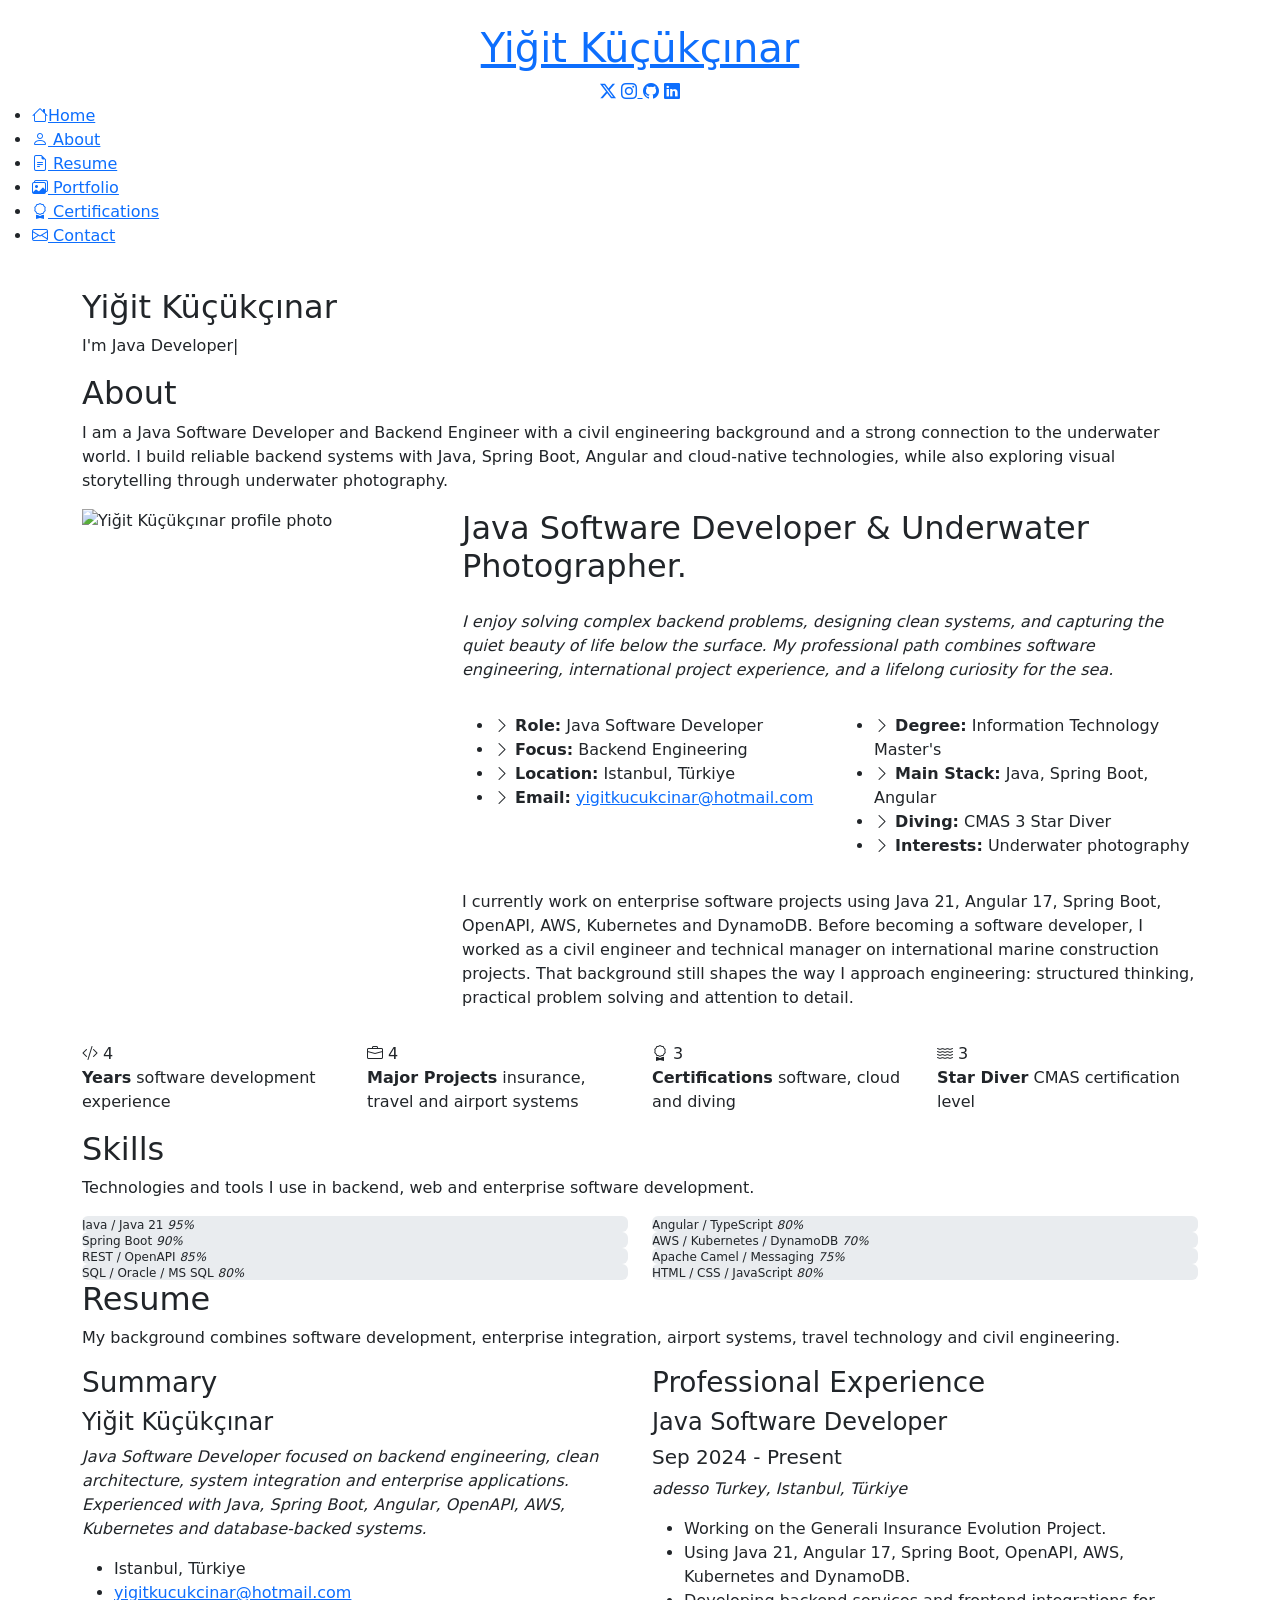
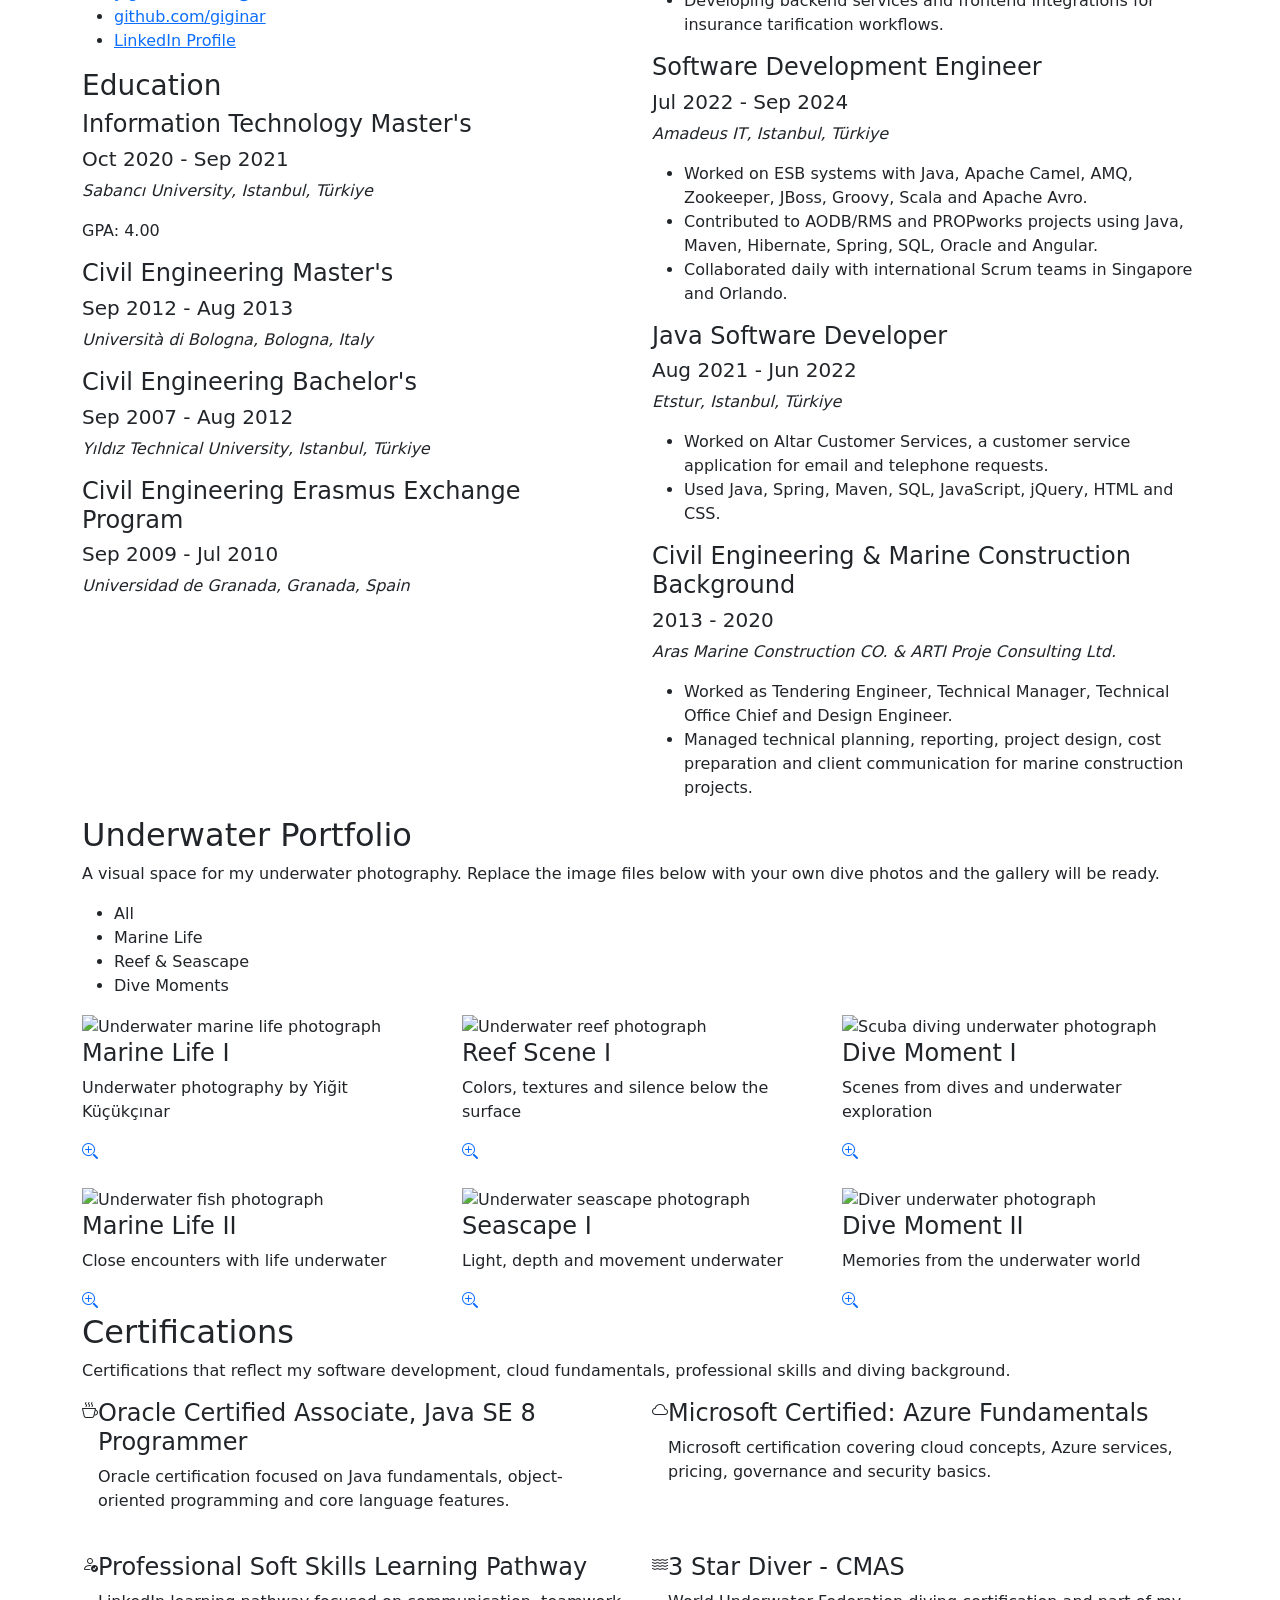
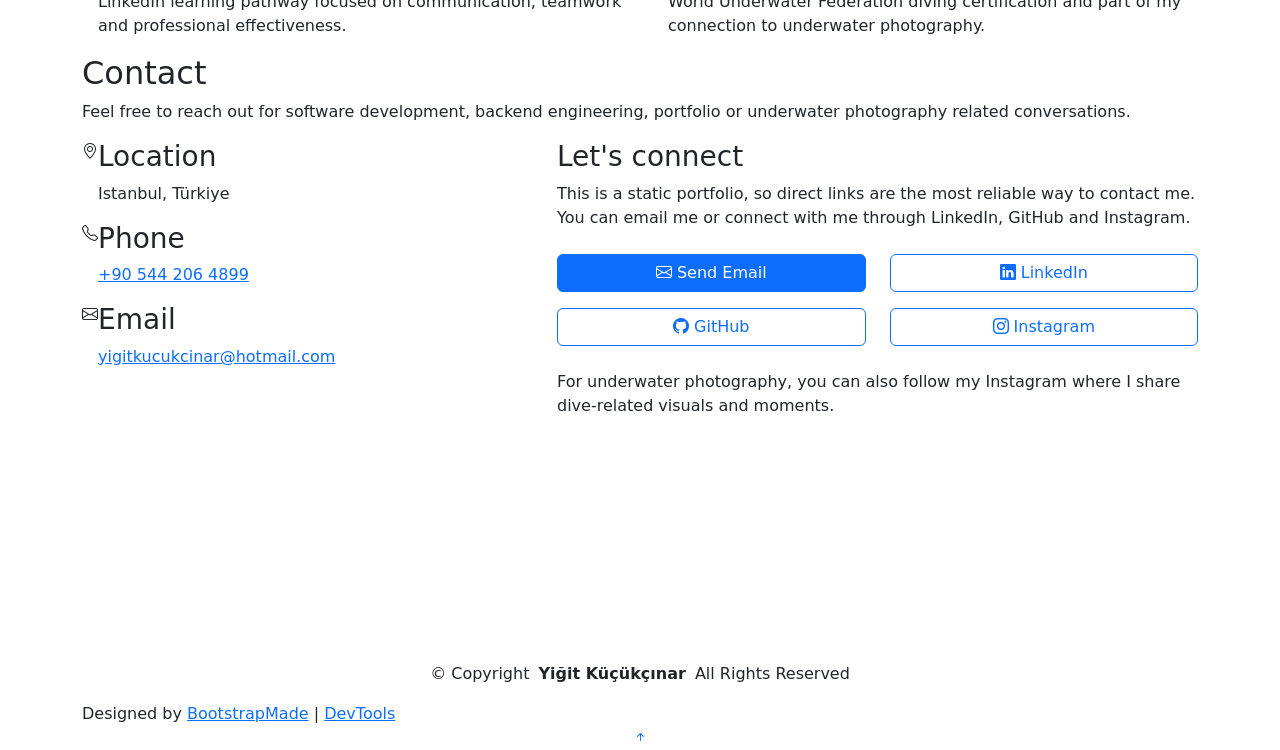
==== commit d8c975d9: "modify sections" ====
--- a/index.html
+++ b/index.html
@@ -1,1463 +1,60 @@
 <!doctype html>
 <html lang="en">
-  <head>
-    <meta charset="utf-8" />
-    <meta content="width=device-width, initial-scale=1.0" name="viewport" />
-    <title>Index - iPortfolio Bootstrap Template</title>
-    <meta content="" name="description" />
-    <meta content="" name="keywords" />
+<head>
+<meta charset="utf-8"/>
+<meta content="width=device-width, initial-scale=1.0" name="viewport"/>
+<title>Yiğit Küçükçınar - Java Developer &amp; Underwater Photographer</title>
+<meta content="Personal portfolio of Yiğit Küçükçınar, Java Software Developer, Backend Engineer, CMAS 3 Star Diver and underwater photographer." name="description"/>
+<meta content="Yiğit Küçükçınar, Java Developer, Backend Engineer, Spring Boot, Angular, AWS, Underwater Photography, CMAS Diver" name="keywords"/>
+<!-- Favicons -->
+<link href="assets/img/favicon.png" rel="icon"/>
+<link href="assets/img/apple-touch-icon.png" rel="apple-touch-icon"/>
+<!-- Fonts -->
+<link href="https://fonts.googleapis.com" rel="preconnect"/>
+<link crossorigin="" href="https://fonts.gstatic.com" rel="preconnect"/>
+<link href="https://fonts.googleapis.com/css2?family=Roboto:ital,wght@0,100;0,300;0,400;0,500;0,700;0,900;1,100;1,300;1,400;1,500;1,700;1,900&amp;family=Poppins:ital,wght@0,100;0,200;0,300;0,400;0,500;0,600;0,700;0,800;0,900;1,100;1,200;1,300;1,400;1,500;1,600;1,700;1,800;1,900&amp;family=Raleway:ital,wght@0,100;0,200;0,300;0,400;0,500;0,600;0,700;0,800;0,900;1,100;1,200;1,300;1,400;1,500;1,600;1,700;1,800;1,900&amp;display=swap" rel="stylesheet"/>
+<!-- Vendor CSS Files -->
+<link href="assets/vendor/bootstrap/css/bootstrap.min.css" rel="stylesheet"/>
+<link href="assets/vendor/bootstrap-icons/bootstrap-icons.css" rel="stylesheet"/>
+<link href="assets/vendor/aos/aos.css" rel="stylesheet"/>
+<link href="assets/vendor/glightbox/css/glightbox.min.css" rel="stylesheet"/>
+<link href="assets/vendor/swiper/swiper-bundle.min.css" rel="stylesheet"/>
+<!-- Main CSS File -->
+<link href="assets/css/main.css" rel="stylesheet"/>
+</head>
+<body class="index-page">
+  <div data-include="partials/layout/header.html"></div>
 
-    <!-- Favicons -->
-    <link href="assets/img/favicon.png" rel="icon" />
-    <link href="assets/img/apple-touch-icon.png" rel="apple-touch-icon" />
+  <main class="main">
+    <div data-include="partials/sections/hero.html"></div>
+    <div data-include="partials/sections/about.html"></div>
+    <div data-include="partials/sections/stats.html"></div>
+    <div data-include="partials/sections/skills.html"></div>
+    <div data-include="partials/sections/resume.html"></div>
+    <div data-include="partials/sections/portfolio.html"></div>
+    <div data-include="partials/sections/certifications.html"></div>
+    <div data-include="partials/sections/contact.html"></div>
+  </main>
 
-    <!-- Fonts -->
-    <link href="https://fonts.googleapis.com" rel="preconnect" />
-    <link href="https://fonts.gstatic.com" rel="preconnect" crossorigin />
-    <link
-      href="https://fonts.googleapis.com/css2?family=Roboto:ital,wght@0,100;0,300;0,400;0,500;0,700;0,900;1,100;1,300;1,400;1,500;1,700;1,900&family=Poppins:ital,wght@0,100;0,200;0,300;0,400;0,500;0,600;0,700;0,800;0,900;1,100;1,200;1,300;1,400;1,500;1,600;1,700;1,800;1,900&family=Raleway:ital,wght@0,100;0,200;0,300;0,400;0,500;0,600;0,700;0,800;0,900;1,100;1,200;1,300;1,400;1,500;1,600;1,700;1,800;1,900&display=swap"
-      rel="stylesheet"
-    />
+  <div data-include="partials/layout/footer.html"></div>
 
-    <!-- Vendor CSS Files -->
-    <link
-      href="assets/vendor/bootstrap/css/bootstrap.min.css"
-      rel="stylesheet"
-    />
-    <link
-      href="assets/vendor/bootstrap-icons/bootstrap-icons.css"
-      rel="stylesheet"
-    />
-    <link href="assets/vendor/aos/aos.css" rel="stylesheet" />
-    <link
-      href="assets/vendor/glightbox/css/glightbox.min.css"
-      rel="stylesheet"
-    />
-    <link href="assets/vendor/swiper/swiper-bundle.min.css" rel="stylesheet" />
+  <a href="#" id="scroll-top" class="scroll-top d-flex align-items-center justify-content-center">
+    <i class="bi bi-arrow-up-short"></i>
+  </a>
+  <div id="preloader"></div>
 
-    <!-- Main CSS File -->
-    <link href="assets/css/main.css" rel="stylesheet" />
-  </head>
+  <!-- Vendor JS Files -->
+  <script src="assets/vendor/bootstrap/js/bootstrap.bundle.min.js"></script>
+  <script src="assets/vendor/aos/aos.js"></script>
+  <script src="assets/vendor/typed.js/typed.umd.js"></script>
+  <script src="assets/vendor/purecounter/purecounter_vanilla.js"></script>
+  <script src="assets/vendor/waypoints/noframework.waypoints.js"></script>
+  <script src="assets/vendor/glightbox/js/glightbox.min.js"></script>
+  <script src="assets/vendor/imagesloaded/imagesloaded.pkgd.min.js"></script>
+  <script src="assets/vendor/isotope-layout/isotope.pkgd.min.js"></script>
+  <script src="assets/vendor/swiper/swiper-bundle.min.js"></script>
 
-  <body class="index-page">
-    <header id="header" class="header dark-background d-flex flex-column">
-      <i class="header-toggle d-xl-none bi bi-list"></i>
-
-      <div class="profile-img">
-        <img
-          src="assets/img/my-profile-img.jpg"
-          alt=""
-          class="img-fluid rounded-circle"
-        />
-      </div>
-
-      <a
-        href="index.html"
-        class="logo d-flex align-items-center justify-content-center"
-      >
-        <!-- Uncomment the line below if you also wish to use an image logo -->
-        <img src="assets/img/logo.png" alt="">
-        <h1 class="sitename">Yigit Küçükç</h1>
-      </a>
-
-      <div class="social-links text-center">
-        <a href="https://x.com/GigiKucukcinar" class="twitter"><i class="bi bi-twitter-x"></i></a>
-        <a href="https://www.facebook.com/gigikucukcinar" class="facebook"><i class="bi bi-facebook"></i></a>
-        <a
-          href="https://www.instagram.com/gigikucukcinar/"
-          class="instagram"
-          target="_blank"
-          rel="noopener noreferrer"
-        >
-          <i class="bi bi-instagram"></i>
-        </a>
-        <a href="https://github.com/giginar" class="github"><i class="bi bi-github"></i></a>
-        <a href="https://www.linkedin.com/in/yigit-kucukcinar/" class="linkedin"><i class="bi bi-linkedin"></i></a>
-      </div>
-
-      <nav id="navmenu" class="navmenu">
-        <ul>
-          <li>
-            <a href="#hero" class="active"
-              ><i class="bi bi-house navicon"></i>Home</a
-            >
-          </li>
-          <li>
-            <a href="#about"><i class="bi bi-person navicon"></i> About</a>
-          </li>
-          <li>
-            <a href="#resume"
-              ><i class="bi bi-file-earmark-text navicon"></i> Resume</a
-            >
-          </li>
-          <li>
-            <a href="#portfolio"
-              ><i class="bi bi-images navicon"></i> Portfolio</a
-            >
-          </li>
-          <li>
-            <a href="#services"
-              ><i class="bi bi-hdd-stack navicon"></i> Services</a
-            >
-          </li>
-          <li class="dropdown">
-            <a href="#"
-              ><i class="bi bi-menu-button navicon"></i> <span>Dropdown</span>
-              <i class="bi bi-chevron-down toggle-dropdown"></i
-            ></a>
-            <ul>
-              <li><a href="#">Dropdown 1</a></li>
-              <li class="dropdown">
-                <a href="#"
-                  ><span>Deep Dropdown</span>
-                  <i class="bi bi-chevron-down toggle-dropdown"></i
-                ></a>
-                <ul>
-                  <li><a href="#">Deep Dropdown 1</a></li>
-                  <li><a href="#">Deep Dropdown 2</a></li>
-                  <li><a href="#">Deep Dropdown 3</a></li>
-                  <li><a href="#">Deep Dropdown 4</a></li>
-                  <li><a href="#">Deep Dropdown 5</a></li>
-                </ul>
-              </li>
-              <li><a href="#">Dropdown 2</a></li>
-              <li><a href="#">Dropdown 3</a></li>
-              <li><a href="#">Dropdown 4</a></li>
-            </ul>
-          </li>
-          <li>
-            <a href="#contact"
-              ><i class="bi bi-envelope navicon"></i> Contact</a
-            >
-          </li>
-        </ul>
-      </nav>
-    </header>
-
-    <main class="main">
-      <!-- Hero Section -->
-      <section id="hero" class="hero section dark-background">
-        <img src="assets/img/hero-bg.jpg" alt="" data-aos="fade-in" class="" />
-
-        <div class="container" data-aos="fade-up" data-aos-delay="100">
-          <h2>Alex Smith</h2>
-          <p>
-            I'm
-            <span
-              class="typed"
-              data-typed-items="Designer, Developer, Freelancer, Photographer"
-              >Designer</span
-            ><span
-              class="typed-cursor typed-cursor--blink"
-              aria-hidden="true"
-            ></span
-            ><span
-              class="typed-cursor typed-cursor--blink"
-              aria-hidden="true"
-            ></span>
-          </p>
-        </div>
-      </section>
-      <!-- /Hero Section -->
-
-      <!-- About Section -->
-      <section id="about" class="about section">
-        <!-- Section Title -->
-        <div class="container section-title" data-aos="fade-up">
-          <h2>About</h2>
-          <p>
-            Magnam dolores commodi suscipit. Necessitatibus eius consequatur ex
-            aliquid fuga eum quidem. Sit sint consectetur velit. Quisquam quos
-            quisquam cupiditate. Et nemo qui impedit suscipit alias ea. Quia
-            fugiat sit in iste officiis commodi quidem hic quas.
-          </p>
-        </div>
-        <!-- End Section Title -->
-
-        <div class="container" data-aos="fade-up" data-aos-delay="100">
-          <div class="row gy-4 justify-content-center">
-            <div class="col-lg-4">
-              <img
-                src="assets/img/my-profile-img.jpg"
-                class="img-fluid"
-                alt=""
-              />
-            </div>
-            <div class="col-lg-8 content">
-              <h2>UI/UX Designer &amp; Web Developer.</h2>
-              <p class="fst-italic py-3">
-                Lorem ipsum dolor sit amet, consectetur adipiscing elit, sed do
-                eiusmod tempor incididunt ut labore et dolore magna aliqua.
-              </p>
-              <div class="row">
-                <div class="col-lg-6">
-                  <ul>
-                    <li>
-                      <i class="bi bi-chevron-right"></i>
-                      <strong>Birthday:</strong> <span>1 May 1995</span>
-                    </li>
-                    <li>
-                      <i class="bi bi-chevron-right"></i>
-                      <strong>Website:</strong> <span>www.example.com</span>
-                    </li>
-                    <li>
-                      <i class="bi bi-chevron-right"></i>
-                      <strong>Phone:</strong> <span>+123 456 7890</span>
-                    </li>
-                    <li>
-                      <i class="bi bi-chevron-right"></i> <strong>City:</strong>
-                      <span>New York, USA</span>
-                    </li>
-                  </ul>
-                </div>
-                <div class="col-lg-6">
-                  <ul>
-                    <li>
-                      <i class="bi bi-chevron-right"></i> <strong>Age:</strong>
-                      <span>30</span>
-                    </li>
-                    <li>
-                      <i class="bi bi-chevron-right"></i>
-                      <strong>Degree:</strong> <span>Master</span>
-                    </li>
-                    <li>
-                      <i class="bi bi-chevron-right"></i>
-                      <strong>Email:</strong> <span>email@example.com</span>
-                    </li>
-                    <li>
-                      <i class="bi bi-chevron-right"></i>
-                      <strong>Freelance:</strong> <span>Available</span>
-                    </li>
-                  </ul>
-                </div>
-              </div>
-              <p class="py-3">
-                Officiis eligendi itaque labore et dolorum mollitia officiis
-                optio vero. Quisquam sunt adipisci omnis et ut. Nulla
-                accusantium dolor incidunt officia tempore. Et eius omnis.
-                Cupiditate ut dicta maxime officiis quidem quia. Sed et
-                consectetur qui quia repellendus itaque neque.
-              </p>
-            </div>
-          </div>
-        </div>
-      </section>
-      <!-- /About Section -->
-
-      <!-- Stats Section -->
-      <section id="stats" class="stats section">
-        <div class="container" data-aos="fade-up" data-aos-delay="100">
-          <div class="row gy-4">
-            <div class="col-lg-3 col-md-6">
-              <div class="stats-item">
-                <i class="bi bi-emoji-smile"></i>
-                <span
-                  data-purecounter-start="0"
-                  data-purecounter-end="232"
-                  data-purecounter-duration="1"
-                  class="purecounter"
-                ></span>
-                <p>
-                  <strong>Happy Clients</strong> <span>consequuntur quae</span>
-                </p>
-              </div>
-            </div>
-            <!-- End Stats Item -->
-
-            <div class="col-lg-3 col-md-6">
-              <div class="stats-item">
-                <i class="bi bi-journal-richtext"></i>
-                <span
-                  data-purecounter-start="0"
-                  data-purecounter-end="521"
-                  data-purecounter-duration="1"
-                  class="purecounter"
-                ></span>
-                <p>
-                  <strong>Projects</strong>
-                  <span>adipisci atque cum quia aut</span>
-                </p>
-              </div>
-            </div>
-            <!-- End Stats Item -->
-
-            <div class="col-lg-3 col-md-6">
-              <div class="stats-item">
-                <i class="bi bi-headset"></i>
-                <span
-                  data-purecounter-start="0"
-                  data-purecounter-end="1453"
-                  data-purecounter-duration="1"
-                  class="purecounter"
-                ></span>
-                <p>
-                  <strong>Hours Of Support</strong>
-                  <span>aut commodi quaerat</span>
-                </p>
-              </div>
-            </div>
-            <!-- End Stats Item -->
-
-            <div class="col-lg-3 col-md-6">
-              <div class="stats-item">
-                <i class="bi bi-people"></i>
-                <span
-                  data-purecounter-start="0"
-                  data-purecounter-end="32"
-                  data-purecounter-duration="1"
-                  class="purecounter"
-                ></span>
-                <p>
-                  <strong>Hard Workers</strong>
-                  <span>rerum asperiores dolor</span>
-                </p>
-              </div>
-            </div>
-            <!-- End Stats Item -->
-          </div>
-        </div>
-      </section>
-      <!-- /Stats Section -->
-
-      <!-- Skills Section -->
-      <section id="skills" class="skills section light-background">
-        <!-- Section Title -->
-        <div class="container section-title" data-aos="fade-up">
-          <h2>Skills</h2>
-          <p>
-            Necessitatibus eius consequatur ex aliquid fuga eum quidem sint
-            consectetur velit
-          </p>
-        </div>
-        <!-- End Section Title -->
-
-        <div class="container" data-aos="fade-up" data-aos-delay="100">
-          <div class="row skills-content skills-animation">
-            <div class="col-lg-6">
-              <div class="progress">
-                <span class="skill"
-                  ><span>HTML</span> <i class="val">100%</i></span
-                >
-                <div class="progress-bar-wrap">
-                  <div
-                    class="progress-bar"
-                    role="progressbar"
-                    aria-valuenow="100"
-                    aria-valuemin="0"
-                    aria-valuemax="100"
-                  ></div>
-                </div>
-              </div>
-              <!-- End Skills Item -->
-
-              <div class="progress">
-                <span class="skill"
-                  ><span>CSS</span> <i class="val">90%</i></span
-                >
-                <div class="progress-bar-wrap">
-                  <div
-                    class="progress-bar"
-                    role="progressbar"
-                    aria-valuenow="90"
-                    aria-valuemin="0"
-                    aria-valuemax="100"
-                  ></div>
-                </div>
-              </div>
-              <!-- End Skills Item -->
-
-              <div class="progress">
-                <span class="skill"
-                  ><span>JavaScript</span> <i class="val">75%</i></span
-                >
-                <div class="progress-bar-wrap">
-                  <div
-                    class="progress-bar"
-                    role="progressbar"
-                    aria-valuenow="75"
-                    aria-valuemin="0"
-                    aria-valuemax="100"
-                  ></div>
-                </div>
-              </div>
-              <!-- End Skills Item -->
-            </div>
-
-            <div class="col-lg-6">
-              <div class="progress">
-                <span class="skill"
-                  ><span>PHP</span> <i class="val">80%</i></span
-                >
-                <div class="progress-bar-wrap">
-                  <div
-                    class="progress-bar"
-                    role="progressbar"
-                    aria-valuenow="80"
-                    aria-valuemin="0"
-                    aria-valuemax="100"
-                  ></div>
-                </div>
-              </div>
-              <!-- End Skills Item -->
-
-              <div class="progress">
-                <span class="skill"
-                  ><span>WordPress/CMS</span> <i class="val">90%</i></span
-                >
-                <div class="progress-bar-wrap">
-                  <div
-                    class="progress-bar"
-                    role="progressbar"
-                    aria-valuenow="90"
-                    aria-valuemin="0"
-                    aria-valuemax="100"
-                  ></div>
-                </div>
-              </div>
-              <!-- End Skills Item -->
-
-              <div class="progress">
-                <span class="skill"
-                  ><span>Photoshop</span> <i class="val">55%</i></span
-                >
-                <div class="progress-bar-wrap">
-                  <div
-                    class="progress-bar"
-                    role="progressbar"
-                    aria-valuenow="55"
-                    aria-valuemin="0"
-                    aria-valuemax="100"
-                  ></div>
-                </div>
-              </div>
-              <!-- End Skills Item -->
-            </div>
-          </div>
-        </div>
-      </section>
-      <!-- /Skills Section -->
-
-      <!-- Resume Section -->
-      <section id="resume" class="resume section">
-        <!-- Section Title -->
-        <div class="container section-title" data-aos="fade-up">
-          <h2>Resume</h2>
-          <p>
-            Magnam dolores commodi suscipit. Necessitatibus eius consequatur ex
-            aliquid fuga eum quidem. Sit sint consectetur velit. Quisquam quos
-            quisquam cupiditate. Et nemo qui impedit suscipit alias ea. Quia
-            fugiat sit in iste officiis commodi quidem hic quas.
-          </p>
-        </div>
-        <!-- End Section Title -->
-
-        <div class="container">
-          <div class="row">
-            <div class="col-lg-6" data-aos="fade-up" data-aos-delay="100">
-              <h3 class="resume-title">Sumary</h3>
-
-              <div class="resume-item pb-0">
-                <h4>Brandon Johnson</h4>
-                <p>
-                  <em
-                    >Innovative and deadline-driven Graphic Designer with 3+
-                    years of experience designing and developing user-centered
-                    digital/print marketing material from initial concept to
-                    final, polished deliverable.</em
-                  >
-                </p>
-                <ul>
-                  <li>Portland par 127,Orlando, FL</li>
-                  <li>(123) 456-7891</li>
-                  <li>alice.barkley@example.com</li>
-                </ul>
-              </div>
-              <!-- Edn Resume Item -->
-
-              <h3 class="resume-title">Education</h3>
-              <div class="resume-item">
-                <h4>Master of Fine Arts &amp; Graphic Design</h4>
-                <h5>2015 - 2016</h5>
-                <p><em>Rochester Institute of Technology, Rochester, NY</em></p>
-                <p>
-                  Qui deserunt veniam. Et sed aliquam labore tempore sed
-                  quisquam iusto autem sit. Ea vero voluptatum qui ut
-                  dignissimos deleniti nerada porti sand markend
-                </p>
-              </div>
-              <!-- Edn Resume Item -->
-
-              <div class="resume-item">
-                <h4>Bachelor of Fine Arts &amp; Graphic Design</h4>
-                <h5>2010 - 2014</h5>
-                <p><em>Rochester Institute of Technology, Rochester, NY</em></p>
-                <p>
-                  Quia nobis sequi est occaecati aut. Repudiandae et iusto quae
-                  reiciendis et quis Eius vel ratione eius unde vitae rerum
-                  voluptates asperiores voluptatem Earum molestiae consequatur
-                  neque etlon sader mart dila
-                </p>
-              </div>
-              <!-- Edn Resume Item -->
-            </div>
-
-            <div class="col-lg-6" data-aos="fade-up" data-aos-delay="200">
-              <h3 class="resume-title">Professional Experience</h3>
-              <div class="resume-item">
-                <h4>Senior graphic design specialist</h4>
-                <h5>2019 - Present</h5>
-                <p><em>Experion, New York, NY </em></p>
-                <ul>
-                  <li>
-                    Lead in the design, development, and implementation of the
-                    graphic, layout, and production communication materials
-                  </li>
-                  <li>
-                    Delegate tasks to the 7 members of the design team and
-                    provide counsel on all aspects of the project.
-                  </li>
-                  <li>
-                    Supervise the assessment of all graphic materials in order
-                    to ensure quality and accuracy of the design
-                  </li>
-                  <li>
-                    Oversee the efficient use of production project budgets
-                    ranging from $2,000 - $25,000
-                  </li>
-                </ul>
-              </div>
-              <!-- Edn Resume Item -->
-
-              <div class="resume-item">
-                <h4>Graphic design specialist</h4>
-                <h5>2017 - 2018</h5>
-                <p><em>Stepping Stone Advertising, New York, NY</em></p>
-                <ul>
-                  <li>
-                    Developed numerous marketing programs (logos,
-                    brochures,infographics, presentations, and advertisements).
-                  </li>
-                  <li>
-                    Managed up to 5 projects or tasks at a given time while
-                    under pressure
-                  </li>
-                  <li>
-                    Recommended and consulted with clients on the most
-                    appropriate graphic design
-                  </li>
-                  <li>
-                    Created 4+ design presentations and proposals a month for
-                    clients and account managers
-                  </li>
-                </ul>
-              </div>
-              <!-- Edn Resume Item -->
-            </div>
-          </div>
-        </div>
-      </section>
-      <!-- /Resume Section -->
-
-      <!-- Portfolio Section -->
-      <section id="portfolio" class="portfolio section light-background">
-        <!-- Section Title -->
-        <div class="container section-title" data-aos="fade-up">
-          <h2>Portfolio</h2>
-          <p>
-            Magnam dolores commodi suscipit. Necessitatibus eius consequatur ex
-            aliquid fuga eum quidem. Sit sint consectetur velit. Quisquam quos
-            quisquam cupiditate. Et nemo qui impedit suscipit alias ea. Quia
-            fugiat sit in iste officiis commodi quidem hic quas.
-          </p>
-        </div>
-        <!-- End Section Title -->
-
-        <div class="container">
-          <div
-            class="isotope-layout"
-            data-default-filter="*"
-            data-layout="masonry"
-            data-sort="original-order"
-          >
-            <ul
-              class="portfolio-filters isotope-filters"
-              data-aos="fade-up"
-              data-aos-delay="100"
-            >
-              <li data-filter="*" class="filter-active">All</li>
-              <li data-filter=".filter-app">App</li>
-              <li data-filter=".filter-product">Product</li>
-              <li data-filter=".filter-branding">Branding</li>
-              <li data-filter=".filter-books">Books</li>
-            </ul>
-            <!-- End Portfolio Filters -->
-
-            <div
-              class="row gy-4 isotope-container"
-              data-aos="fade-up"
-              data-aos-delay="200"
-            >
-              <div
-                class="col-lg-4 col-md-6 portfolio-item isotope-item filter-app"
-              >
-                <div class="portfolio-content h-100">
-                  <img
-                    src="assets/img/portfolio/app-1.jpg"
-                    class="img-fluid"
-                    alt=""
-                  />
-                  <div class="portfolio-info">
-                    <h4>App 1</h4>
-                    <p>Lorem ipsum, dolor sit amet consectetur</p>
-                    <a
-                      href="assets/img/portfolio/app-1.jpg"
-                      title="App 1"
-                      data-gallery="portfolio-gallery-app"
-                      class="glightbox preview-link"
-                      ><i class="bi bi-zoom-in"></i
-                    ></a>
-                    <a
-                      href="portfolio-details.html"
-                      title="More Details"
-                      class="details-link"
-                      ><i class="bi bi-link-45deg"></i
-                    ></a>
-                  </div>
-                </div>
-              </div>
-              <!-- End Portfolio Item -->
-
-              <div
-                class="col-lg-4 col-md-6 portfolio-item isotope-item filter-product"
-              >
-                <div class="portfolio-content h-100">
-                  <img
-                    src="assets/img/portfolio/product-1.jpg"
-                    class="img-fluid"
-                    alt=""
-                  />
-                  <div class="portfolio-info">
-                    <h4>Product 1</h4>
-                    <p>Lorem ipsum, dolor sit amet consectetur</p>
-                    <a
-                      href="assets/img/portfolio/product-1.jpg"
-                      title="Product 1"
-                      data-gallery="portfolio-gallery-product"
-                      class="glightbox preview-link"
-                      ><i class="bi bi-zoom-in"></i
-                    ></a>
-                    <a
-                      href="portfolio-details.html"
-                      title="More Details"
-                      class="details-link"
-                      ><i class="bi bi-link-45deg"></i
-                    ></a>
-                  </div>
-                </div>
-              </div>
-              <!-- End Portfolio Item -->
-
-              <div
-                class="col-lg-4 col-md-6 portfolio-item isotope-item filter-branding"
-              >
-                <div class="portfolio-content h-100">
-                  <img
-                    src="assets/img/portfolio/branding-1.jpg"
-                    class="img-fluid"
-                    alt=""
-                  />
-                  <div class="portfolio-info">
-                    <h4>Branding 1</h4>
-                    <p>Lorem ipsum, dolor sit amet consectetur</p>
-                    <a
-                      href="assets/img/portfolio/branding-1.jpg"
-                      title="Branding 1"
-                      data-gallery="portfolio-gallery-branding"
-                      class="glightbox preview-link"
-                      ><i class="bi bi-zoom-in"></i
-                    ></a>
-                    <a
-                      href="portfolio-details.html"
-                      title="More Details"
-                      class="details-link"
-                      ><i class="bi bi-link-45deg"></i
-                    ></a>
-                  </div>
-                </div>
-              </div>
-              <!-- End Portfolio Item -->
-
-              <div
-                class="col-lg-4 col-md-6 portfolio-item isotope-item filter-books"
-              >
-                <div class="portfolio-content h-100">
-                  <img
-                    src="assets/img/portfolio/books-1.jpg"
-                    class="img-fluid"
-                    alt=""
-                  />
-                  <div class="portfolio-info">
-                    <h4>Books 1</h4>
-                    <p>Lorem ipsum, dolor sit amet consectetur</p>
-                    <a
-                      href="assets/img/portfolio/books-1.jpg"
-                      title="Branding 1"
-                      data-gallery="portfolio-gallery-book"
-                      class="glightbox preview-link"
-                      ><i class="bi bi-zoom-in"></i
-                    ></a>
-                    <a
-                      href="portfolio-details.html"
-                      title="More Details"
-                      class="details-link"
-                      ><i class="bi bi-link-45deg"></i
-                    ></a>
-                  </div>
-                </div>
-              </div>
-              <!-- End Portfolio Item -->
-
-              <div
-                class="col-lg-4 col-md-6 portfolio-item isotope-item filter-app"
-              >
-                <div class="portfolio-content h-100">
-                  <img
-                    src="assets/img/portfolio/app-2.jpg"
-                    class="img-fluid"
-                    alt=""
-                  />
-                  <div class="portfolio-info">
-                    <h4>App 2</h4>
-                    <p>Lorem ipsum, dolor sit amet consectetur</p>
-                    <a
-                      href="assets/img/portfolio/app-2.jpg"
-                      title="App 2"
-                      data-gallery="portfolio-gallery-app"
-                      class="glightbox preview-link"
-                      ><i class="bi bi-zoom-in"></i
-                    ></a>
-                    <a
-                      href="portfolio-details.html"
-                      title="More Details"
-                      class="details-link"
-                      ><i class="bi bi-link-45deg"></i
-                    ></a>
-                  </div>
-                </div>
-              </div>
-              <!-- End Portfolio Item -->
-
-              <div
-                class="col-lg-4 col-md-6 portfolio-item isotope-item filter-product"
-              >
-                <div class="portfolio-content h-100">
-                  <img
-                    src="assets/img/portfolio/product-2.jpg"
-                    class="img-fluid"
-                    alt=""
-                  />
-                  <div class="portfolio-info">
-                    <h4>Product 2</h4>
-                    <p>Lorem ipsum, dolor sit amet consectetur</p>
-                    <a
-                      href="assets/img/portfolio/product-2.jpg"
-                      title="Product 2"
-                      data-gallery="portfolio-gallery-product"
-                      class="glightbox preview-link"
-                      ><i class="bi bi-zoom-in"></i
-                    ></a>
-                    <a
-                      href="portfolio-details.html"
-                      title="More Details"
-                      class="details-link"
-                      ><i class="bi bi-link-45deg"></i
-                    ></a>
-                  </div>
-                </div>
-              </div>
-              <!-- End Portfolio Item -->
-
-              <div
-                class="col-lg-4 col-md-6 portfolio-item isotope-item filter-branding"
-              >
-                <div class="portfolio-content h-100">
-                  <img
-                    src="assets/img/portfolio/branding-2.jpg"
-                    class="img-fluid"
-                    alt=""
-                  />
-                  <div class="portfolio-info">
-                    <h4>Branding 2</h4>
-                    <p>Lorem ipsum, dolor sit amet consectetur</p>
-                    <a
-                      href="assets/img/portfolio/branding-2.jpg"
-                      title="Branding 2"
-                      data-gallery="portfolio-gallery-branding"
-                      class="glightbox preview-link"
-                      ><i class="bi bi-zoom-in"></i
-                    ></a>
-                    <a
-                      href="portfolio-details.html"
-                      title="More Details"
-                      class="details-link"
-                      ><i class="bi bi-link-45deg"></i
-                    ></a>
-                  </div>
-                </div>
-              </div>
-              <!-- End Portfolio Item -->
-
-              <div
-                class="col-lg-4 col-md-6 portfolio-item isotope-item filter-books"
-              >
-                <div class="portfolio-content h-100">
-                  <img
-                    src="assets/img/portfolio/books-2.jpg"
-                    class="img-fluid"
-                    alt=""
-                  />
-                  <div class="portfolio-info">
-                    <h4>Books 2</h4>
-                    <p>Lorem ipsum, dolor sit amet consectetur</p>
-                    <a
-                      href="assets/img/portfolio/books-2.jpg"
-                      title="Branding 2"
-                      data-gallery="portfolio-gallery-book"
-                      class="glightbox preview-link"
-                      ><i class="bi bi-zoom-in"></i
-                    ></a>
-                    <a
-                      href="portfolio-details.html"
-                      title="More Details"
-                      class="details-link"
-                      ><i class="bi bi-link-45deg"></i
-                    ></a>
-                  </div>
-                </div>
-              </div>
-              <!-- End Portfolio Item -->
-
-              <div
-                class="col-lg-4 col-md-6 portfolio-item isotope-item filter-app"
-              >
-                <div class="portfolio-content h-100">
-                  <img
-                    src="assets/img/portfolio/app-3.jpg"
-                    class="img-fluid"
-                    alt=""
-                  />
-                  <div class="portfolio-info">
-                    <h4>App 3</h4>
-                    <p>Lorem ipsum, dolor sit amet consectetur</p>
-                    <a
-                      href="assets/img/portfolio/app-3.jpg"
-                      title="App 3"
-                      data-gallery="portfolio-gallery-app"
-                      class="glightbox preview-link"
-                      ><i class="bi bi-zoom-in"></i
-                    ></a>
-                    <a
-                      href="portfolio-details.html"
-                      title="More Details"
-                      class="details-link"
-                      ><i class="bi bi-link-45deg"></i
-                    ></a>
-                  </div>
-                </div>
-              </div>
-              <!-- End Portfolio Item -->
-
-              <div
-                class="col-lg-4 col-md-6 portfolio-item isotope-item filter-product"
-              >
-                <div class="portfolio-content h-100">
-                  <img
-                    src="assets/img/portfolio/product-3.jpg"
-                    class="img-fluid"
-                    alt=""
-                  />
-                  <div class="portfolio-info">
-                    <h4>Product 3</h4>
-                    <p>Lorem ipsum, dolor sit amet consectetur</p>
-                    <a
-                      href="assets/img/portfolio/product-3.jpg"
-                      title="Product 3"
-                      data-gallery="portfolio-gallery-product"
-                      class="glightbox preview-link"
-                      ><i class="bi bi-zoom-in"></i
-                    ></a>
-                    <a
-                      href="portfolio-details.html"
-                      title="More Details"
-                      class="details-link"
-                      ><i class="bi bi-link-45deg"></i
-                    ></a>
-                  </div>
-                </div>
-              </div>
-              <!-- End Portfolio Item -->
-
-              <div
-                class="col-lg-4 col-md-6 portfolio-item isotope-item filter-branding"
-              >
-                <div class="portfolio-content h-100">
-                  <img
-                    src="assets/img/portfolio/branding-3.jpg"
-                    class="img-fluid"
-                    alt=""
-                  />
-                  <div class="portfolio-info">
-                    <h4>Branding 3</h4>
-                    <p>Lorem ipsum, dolor sit amet consectetur</p>
-                    <a
-                      href="assets/img/portfolio/branding-3.jpg"
-                      title="Branding 2"
-                      data-gallery="portfolio-gallery-branding"
-                      class="glightbox preview-link"
-                      ><i class="bi bi-zoom-in"></i
-                    ></a>
-                    <a
-                      href="portfolio-details.html"
-                      title="More Details"
-                      class="details-link"
-                      ><i class="bi bi-link-45deg"></i
-                    ></a>
-                  </div>
-                </div>
-              </div>
-              <!-- End Portfolio Item -->
-
-              <div
-                class="col-lg-4 col-md-6 portfolio-item isotope-item filter-books"
-              >
-                <div class="portfolio-content h-100">
-                  <img
-                    src="assets/img/portfolio/books-3.jpg"
-                    class="img-fluid"
-                    alt=""
-                  />
-                  <div class="portfolio-info">
-                    <h4>Books 3</h4>
-                    <p>Lorem ipsum, dolor sit amet consectetur</p>
-                    <a
-                      href="assets/img/portfolio/books-3.jpg"
-                      title="Branding 3"
-                      data-gallery="portfolio-gallery-book"
-                      class="glightbox preview-link"
-                      ><i class="bi bi-zoom-in"></i
-                    ></a>
-                    <a
-                      href="portfolio-details.html"
-                      title="More Details"
-                      class="details-link"
-                      ><i class="bi bi-link-45deg"></i
-                    ></a>
-                  </div>
-                </div>
-              </div>
-              <!-- End Portfolio Item -->
-            </div>
-            <!-- End Portfolio Container -->
-          </div>
-        </div>
-      </section>
-      <!-- /Portfolio Section -->
-
-      <!-- Services Section -->
-      <section id="services" class="services section">
-        <!-- Section Title -->
-        <div class="container section-title" data-aos="fade-up">
-          <h2>Services</h2>
-          <p>
-            Magnam dolores commodi suscipit. Necessitatibus eius consequatur ex
-            aliquid fuga eum quidem. Sit sint consectetur velit. Quisquam quos
-            quisquam cupiditate. Et nemo qui impedit suscipit alias ea. Quia
-            fugiat sit in iste officiis commodi quidem hic quas.
-          </p>
-        </div>
-        <!-- End Section Title -->
-
-        <div class="container">
-          <div class="row gy-4">
-            <div
-              class="col-lg-4 col-md-6 service-item d-flex"
-              data-aos="fade-up"
-              data-aos-delay="100"
-            >
-              <div class="icon flex-shrink-0">
-                <i class="bi bi-briefcase"></i>
-              </div>
-              <div>
-                <h4 class="title">
-                  <a href="service-details.html" class="stretched-link"
-                    >Lorem Ipsum</a
-                  >
-                </h4>
-                <p class="description">
-                  Voluptatum deleniti atque corrupti quos dolores et quas
-                  molestias excepturi sint occaecati cupiditate non provident
-                </p>
-              </div>
-            </div>
-            <!-- End Service Item -->
-
-            <div
-              class="col-lg-4 col-md-6 service-item d-flex"
-              data-aos="fade-up"
-              data-aos-delay="200"
-            >
-              <div class="icon flex-shrink-0">
-                <i class="bi bi-card-checklist"></i>
-              </div>
-              <div>
-                <h4 class="title">
-                  <a href="service-details.html" class="stretched-link"
-                    >Dolor Sitema</a
-                  >
-                </h4>
-                <p class="description">
-                  Minim veniam, quis nostrud exercitation ullamco laboris nisi
-                  ut aliquip ex ea commodo consequat tarad limino ata
-                </p>
-              </div>
-            </div>
-            <!-- End Service Item -->
-
-            <div
-              class="col-lg-4 col-md-6 service-item d-flex"
-              data-aos="fade-up"
-              data-aos-delay="300"
-            >
-              <div class="icon flex-shrink-0">
-                <i class="bi bi-bar-chart"></i>
-              </div>
-              <div>
-                <h4 class="title">
-                  <a href="service-details.html" class="stretched-link"
-                    >Sed ut perspiciatis</a
-                  >
-                </h4>
-                <p class="description">
-                  Duis aute irure dolor in reprehenderit in voluptate velit esse
-                  cillum dolore eu fugiat nulla pariatur
-                </p>
-              </div>
-            </div>
-            <!-- End Service Item -->
-
-            <div
-              class="col-lg-4 col-md-6 service-item d-flex"
-              data-aos="fade-up"
-              data-aos-delay="400"
-            >
-              <div class="icon flex-shrink-0">
-                <i class="bi bi-binoculars"></i>
-              </div>
-              <div>
-                <h4 class="title">
-                  <a href="service-details.html" class="stretched-link"
-                    >Magni Dolores</a
-                  >
-                </h4>
-                <p class="description">
-                  Excepteur sint occaecat cupidatat non proident, sunt in culpa
-                  qui officia deserunt mollit anim id est laborum
-                </p>
-              </div>
-            </div>
-            <!-- End Service Item -->
-
-            <div
-              class="col-lg-4 col-md-6 service-item d-flex"
-              data-aos="fade-up"
-              data-aos-delay="500"
-            >
-              <div class="icon flex-shrink-0">
-                <i class="bi bi-brightness-high"></i>
-              </div>
-              <div>
-                <h4 class="title">
-                  <a href="service-details.html" class="stretched-link"
-                    >Nemo Enim</a
-                  >
-                </h4>
-                <p class="description">
-                  At vero eos et accusamus et iusto odio dignissimos ducimus qui
-                  blanditiis praesentium voluptatum deleniti atque
-                </p>
-              </div>
-            </div>
-            <!-- End Service Item -->
-
-            <div
-              class="col-lg-4 col-md-6 service-item d-flex"
-              data-aos="fade-up"
-              data-aos-delay="600"
-            >
-              <div class="icon flex-shrink-0">
-                <i class="bi bi-calendar4-week"></i>
-              </div>
-              <div>
-                <h4 class="title">
-                  <a href="service-details.html" class="stretched-link"
-                    >Eiusmod Tempor</a
-                  >
-                </h4>
-                <p class="description">
-                  Et harum quidem rerum facilis est et expedita distinctio. Nam
-                  libero tempore, cum soluta nobis est eligendi
-                </p>
-              </div>
-            </div>
-            <!-- End Service Item -->
-          </div>
-        </div>
-      </section>
-      <!-- /Services Section -->
-
-      <!-- Testimonials Section -->
-      <section id="testimonials" class="testimonials section light-background">
-        <!-- Section Title -->
-        <div class="container section-title" data-aos="fade-up">
-          <h2>Testimonials</h2>
-          <p>
-            Necessitatibus eius consequatur ex aliquid fuga eum quidem sint
-            consectetur velit
-          </p>
-        </div>
-        <!-- End Section Title -->
-
-        <div class="container" data-aos="fade-up" data-aos-delay="100">
-          <div class="swiper init-swiper">
-            <script type="application/json" class="swiper-config">
-              {
-                "loop": true,
-                "speed": 600,
-                "autoplay": {
-                  "delay": 5000
-                },
-                "slidesPerView": "auto",
-                "pagination": {
-                  "el": ".swiper-pagination",
-                  "type": "bullets",
-                  "clickable": true
-                },
-                "breakpoints": {
-                  "320": {
-                    "slidesPerView": 1,
-                    "spaceBetween": 40
-                  },
-                  "1200": {
-                    "slidesPerView": 3,
-                    "spaceBetween": 1
-                  }
-                }
-              }
-            </script>
-            <div class="swiper-wrapper">
-              <div class="swiper-slide">
-                <div class="testimonial-item">
-                  <p>
-                    <i class="bi bi-quote quote-icon-left"></i>
-                    <span
-                      >Proin iaculis purus consequat sem cure digni ssim donec
-                      porttitora entum suscipit rhoncus. Accusantium quam,
-                      ultricies eget id, aliquam eget nibh et. Maecen aliquam,
-                      risus at semper.</span
-                    >
-                    <i class="bi bi-quote quote-icon-right"></i>
-                  </p>
-                  <img
-                    src="assets/img/testimonials/testimonials-1.jpg"
-                    class="testimonial-img"
-                    alt=""
-                  />
-                  <h3>Saul Goodman</h3>
-                  <h4>Ceo &amp; Founder</h4>
-                </div>
-              </div>
-              <!-- End testimonial item -->
-
-              <div class="swiper-slide">
-                <div class="testimonial-item">
-                  <p>
-                    <i class="bi bi-quote quote-icon-left"></i>
-                    <span
-                      >Export tempor illum tamen malis malis eram quae irure
-                      esse labore quem cillum quid malis quorum velit fore eram
-                      velit sunt aliqua noster fugiat irure amet legam anim
-                      culpa.</span
-                    >
-                    <i class="bi bi-quote quote-icon-right"></i>
-                  </p>
-                  <img
-                    src="assets/img/testimonials/testimonials-2.jpg"
-                    class="testimonial-img"
-                    alt=""
-                  />
-                  <h3>Sara Wilsson</h3>
-                  <h4>Designer</h4>
-                </div>
-              </div>
-              <!-- End testimonial item -->
-
-              <div class="swiper-slide">
-                <div class="testimonial-item">
-                  <p>
-                    <i class="bi bi-quote quote-icon-left"></i>
-                    <span
-                      >Enim nisi quem export duis labore cillum quae magna enim
-                      sint quorum nulla quem veniam duis minim tempor labore
-                      quem eram duis noster aute amet eram fore quis sint
-                      minim.</span
-                    >
-                    <i class="bi bi-quote quote-icon-right"></i>
-                  </p>
-                  <img
-                    src="assets/img/testimonials/testimonials-3.jpg"
-                    class="testimonial-img"
-                    alt=""
-                  />
-                  <h3>Jena Karlis</h3>
-                  <h4>Store Owner</h4>
-                </div>
-              </div>
-              <!-- End testimonial item -->
-
-              <div class="swiper-slide">
-                <div class="testimonial-item">
-                  <p>
-                    <i class="bi bi-quote quote-icon-left"></i>
-                    <span
-                      >Fugiat enim eram quae cillum dolore dolor amet nulla
-                      culpa multos export minim fugiat dolor enim duis veniam
-                      ipsum anim magna sunt elit fore quem dolore labore illum
-                      veniam.</span
-                    >
-                    <i class="bi bi-quote quote-icon-right"></i>
-                  </p>
-                  <img
-                    src="assets/img/testimonials/testimonials-4.jpg"
-                    class="testimonial-img"
-                    alt=""
-                  />
-                  <h3>Matt Brandon</h3>
-                  <h4>Freelancer</h4>
-                </div>
-              </div>
-              <!-- End testimonial item -->
-
-              <div class="swiper-slide">
-                <div class="testimonial-item">
-                  <p>
-                    <i class="bi bi-quote quote-icon-left"></i>
-                    <span
-                      >Quis quorum aliqua sint quem legam fore sunt eram irure
-                      aliqua veniam tempor noster veniam sunt culpa nulla illum
-                      cillum fugiat legam esse veniam culpa fore nisi cillum
-                      quid.</span
-                    >
-                    <i class="bi bi-quote quote-icon-right"></i>
-                  </p>
-                  <img
-                    src="assets/img/testimonials/testimonials-5.jpg"
-                    class="testimonial-img"
-                    alt=""
-                  />
-                  <h3>John Larson</h3>
-                  <h4>Entrepreneur</h4>
-                </div>
-              </div>
-              <!-- End testimonial item -->
-            </div>
-            <div class="swiper-pagination"></div>
-          </div>
-        </div>
-      </section>
-      <!-- /Testimonials Section -->
-
-      <!-- Contact Section -->
-      <section id="contact" class="contact section">
-        <!-- Section Title -->
-        <div class="container section-title" data-aos="fade-up">
-          <h2>Contact</h2>
-          <p>
-            Necessitatibus eius consequatur ex aliquid fuga eum quidem sint
-            consectetur velit
-          </p>
-        </div>
-        <!-- End Section Title -->
-
-        <div class="container" data-aos="fade-up" data-aos-delay="100">
-          <div class="row gy-4">
-            <div class="col-lg-5">
-              <div class="info-wrap">
-                <div
-                  class="info-item d-flex"
-                  data-aos="fade-up"
-                  data-aos-delay="200"
-                >
-                  <i class="bi bi-geo-alt flex-shrink-0"></i>
-                  <div>
-                    <h3>Address</h3>
-                    <p>A108 Adam Street, New York, NY 535022</p>
-                  </div>
-                </div>
-                <!-- End Info Item -->
-
-                <div
-                  class="info-item d-flex"
-                  data-aos="fade-up"
-                  data-aos-delay="300"
-                >
-                  <i class="bi bi-telephone flex-shrink-0"></i>
-                  <div>
-                    <h3>Call Us</h3>
-                    <p>+1 5589 55488 55</p>
-                  </div>
-                </div>
-                <!-- End Info Item -->
-
-                <div
-                  class="info-item d-flex"
-                  data-aos="fade-up"
-                  data-aos-delay="400"
-                >
-                  <i class="bi bi-envelope flex-shrink-0"></i>
-                  <div>
-                    <h3>Email Us</h3>
-                    <p>info@example.com</p>
-                  </div>
-                </div>
-                <!-- End Info Item -->
-
-                <iframe
-                  src="https://www.google.com/maps/embed?pb=!1m14!1m8!1m3!1d48389.78314118045!2d-74.006138!3d40.710059!3m2!1i1024!2i768!4f13.1!3m3!1m2!1s0x89c25a22a3bda30d%3A0xb89d1fe6bc499443!2sDowntown%20Conference%20Center!5e0!3m2!1sen!2sus!4v1676961268712!5m2!1sen!2sus"
-                  frameborder="0"
-                  style="border: 0; width: 100%; height: 270px"
-                  allowfullscreen=""
-                  loading="lazy"
-                  referrerpolicy="no-referrer-when-downgrade"
-                ></iframe>
-              </div>
-            </div>
-
-            <div class="col-lg-7">
-              <form
-                action="forms/contact.php"
-                method="post"
-                class="php-email-form"
-                data-aos="fade-up"
-                data-aos-delay="200"
-              >
-                <div class="row gy-4">
-                  <div class="col-md-6">
-                    <label for="name-field" class="pb-2">Your Name</label>
-                    <input
-                      type="text"
-                      name="name"
-                      id="name-field"
-                      class="form-control"
-                      required=""
-                    />
-                  </div>
-
-                  <div class="col-md-6">
-                    <label for="email-field" class="pb-2">Your Email</label>
-                    <input
-                      type="email"
-                      class="form-control"
-                      name="email"
-                      id="email-field"
-                      required=""
-                    />
-                  </div>
-
-                  <div class="col-md-12">
-                    <label for="subject-field" class="pb-2">Subject</label>
-                    <input
-                      type="text"
-                      class="form-control"
-                      name="subject"
-                      id="subject-field"
-                      required=""
-                    />
-                  </div>
-
-                  <div class="col-md-12">
-                    <label for="message-field" class="pb-2">Message</label>
-                    <textarea
-                      class="form-control"
-                      name="message"
-                      rows="10"
-                      id="message-field"
-                      required=""
-                    ></textarea>
-                  </div>
-
-                  <div class="col-md-12 text-center">
-                    <div class="loading">Loading</div>
-                    <div class="error-message"></div>
-                    <div class="sent-message">
-                      Your message has been sent. Thank you!
-                    </div>
-
-                    <button type="submit">Send Message</button>
-                  </div>
-                </div>
-              </form>
-            </div>
-            <!-- End Contact Form -->
-          </div>
-        </div>
-      </section>
-      <!-- /Contact Section -->
-    </main>
-
-    <footer id="footer" class="footer position-relative light-background">
-      <div class="container">
-        <div class="copyright text-center">
-          <p>
-            © <span>Copyright</span>
-            <strong class="px-1 sitename">iPortfolio</strong>
-            <span>All Rights Reserved</span>
-          </p>
-        </div>
-        <div class="credits">
-          <!-- All the links in the footer should remain intact. -->
-          <!-- You can delete the links only if you've purchased the pro version. -->
-          <!-- Licensing information: https://bootstrapmade.com/license/ -->
-          <!-- Purchase the pro version with working PHP/AJAX contact form: [buy-url] -->
-          Designed by <a href="https://bootstrapmade.com/">BootstrapMade</a> |
-          <a href="https://bootstrapmade.com/tools/">DevTools</a>
-        </div>
-      </div>
-    </footer>
-
-    <!-- Scroll Top -->
-    <a
-      href="#"
-      id="scroll-top"
-      class="scroll-top d-flex align-items-center justify-content-center"
-      ><i class="bi bi-arrow-up-short"></i
-    ></a>
-
-    <!-- Preloader -->
-    <div id="preloader"></div>
-
-    <!-- Vendor JS Files -->
-    <script src="assets/vendor/bootstrap/js/bootstrap.bundle.min.js"></script>
-    <script src="assets/vendor/php-email-form/validate.js"></script>
-    <script src="assets/vendor/aos/aos.js"></script>
-    <script src="assets/vendor/typed.js/typed.umd.js"></script>
-    <script src="assets/vendor/purecounter/purecounter_vanilla.js"></script>
-    <script src="assets/vendor/waypoints/noframework.waypoints.js"></script>
-    <script src="assets/vendor/glightbox/js/glightbox.min.js"></script>
-    <script src="assets/vendor/imagesloaded/imagesloaded.pkgd.min.js"></script>
-    <script src="assets/vendor/isotope-layout/isotope.pkgd.min.js"></script>
-    <script src="assets/vendor/swiper/swiper-bundle.min.js"></script>
-
-    <!-- Main JS File -->
-    <script src="assets/js/main.js"></script>
-  </body>
+  <!-- Modular static-site initializer -->
+  <script src="assets/js/app.js"></script>
+</body>
 </html>
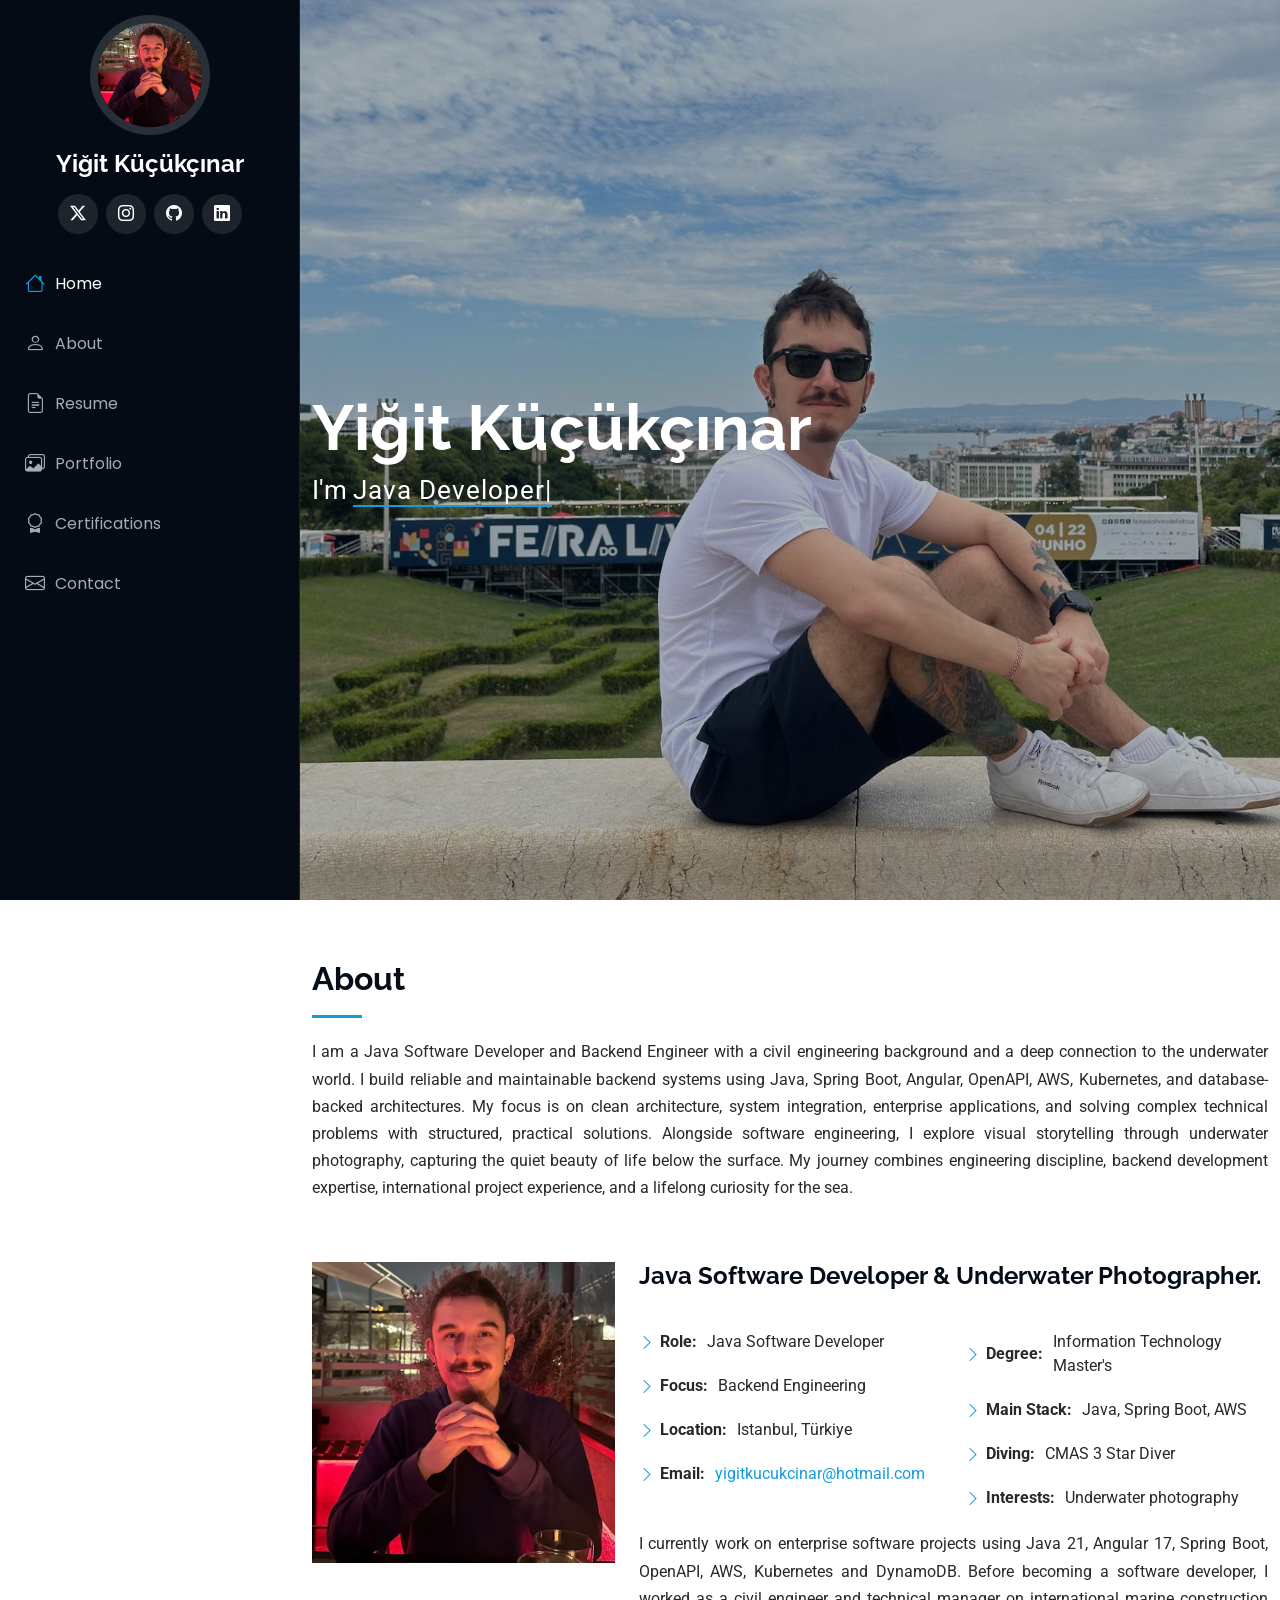
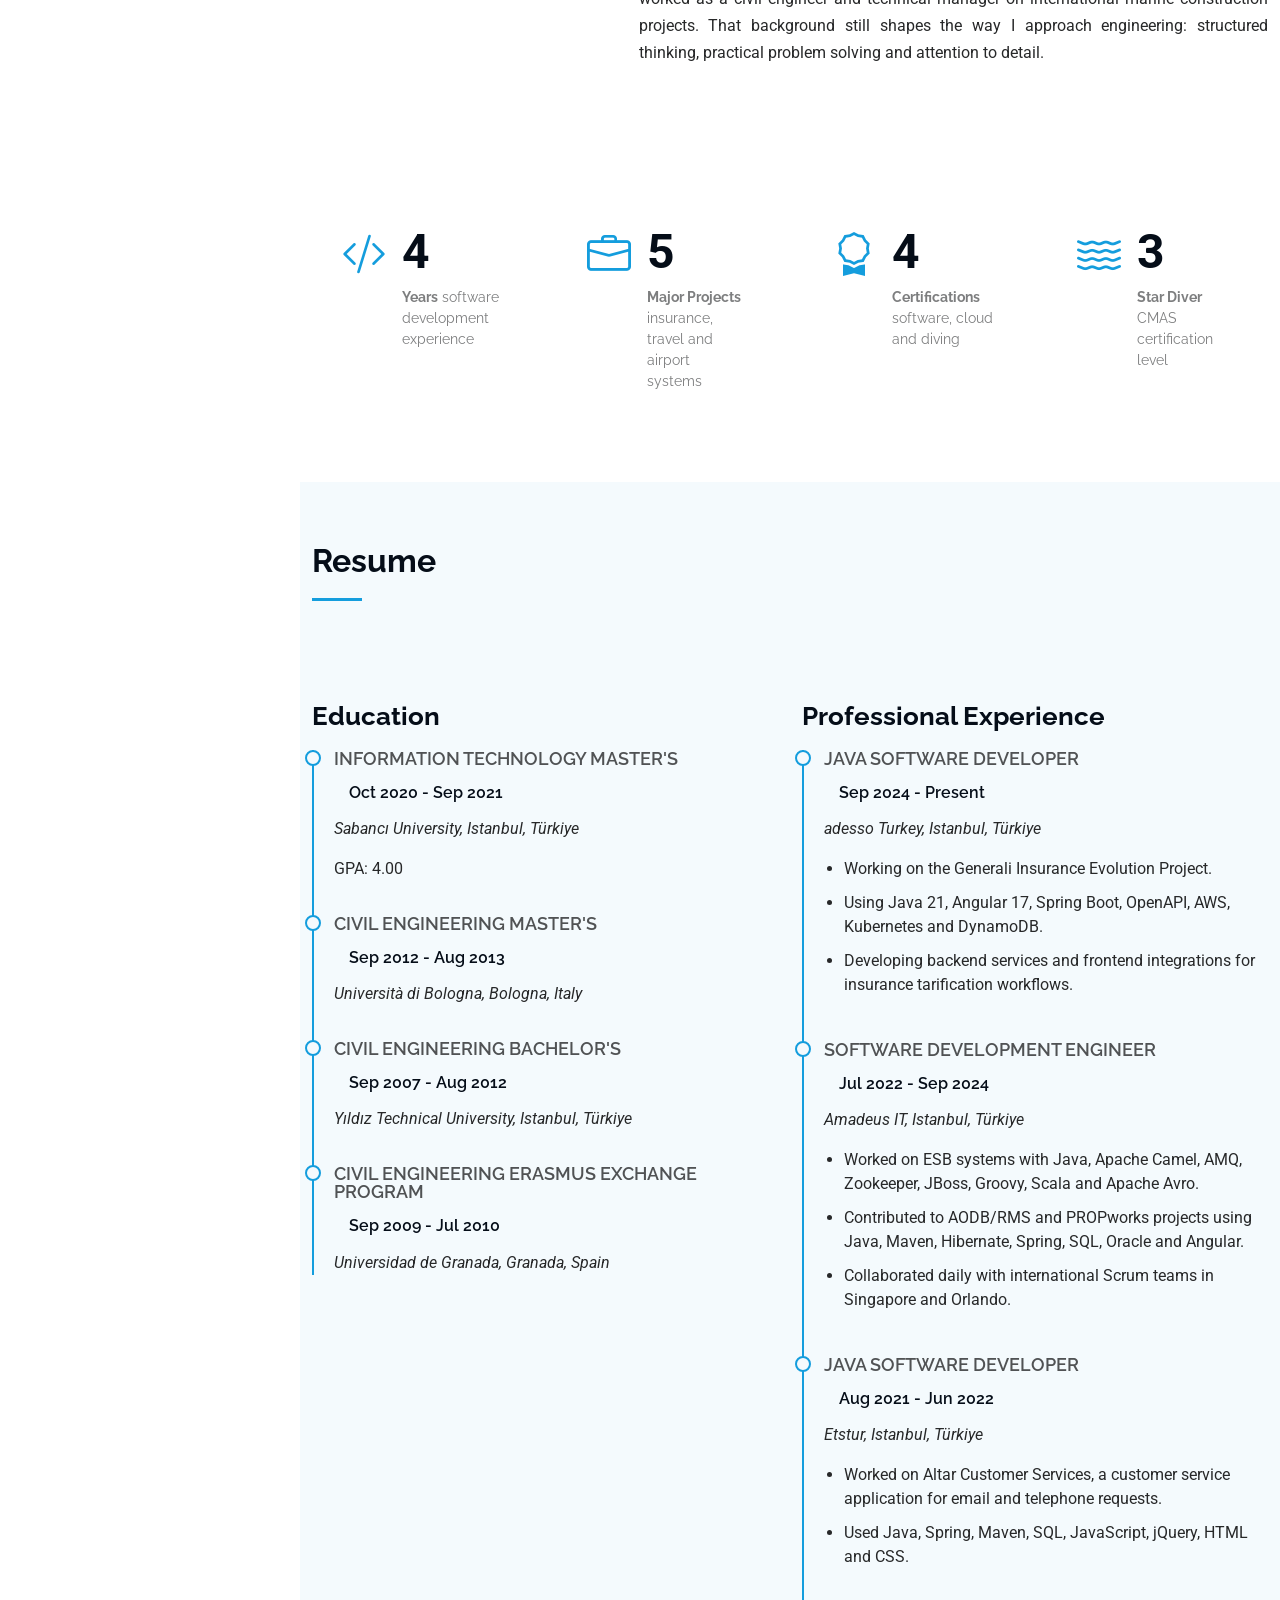
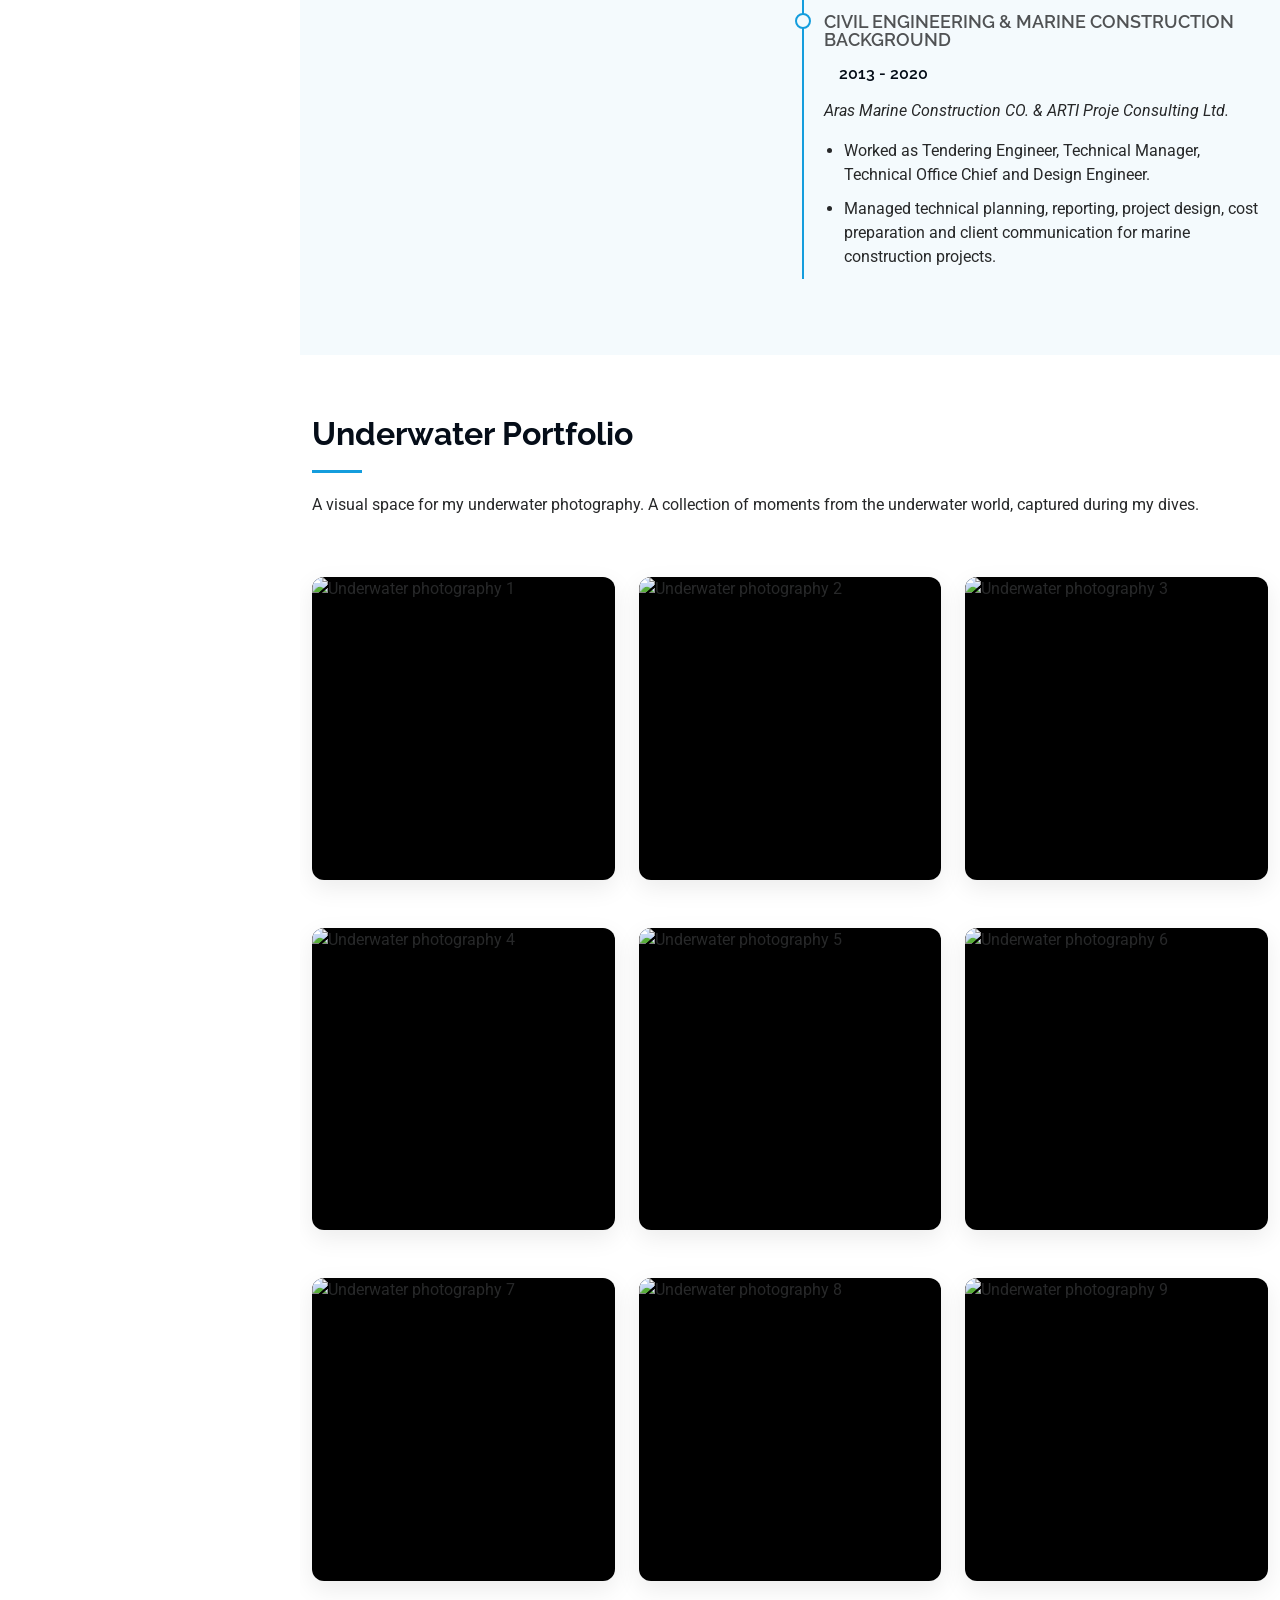
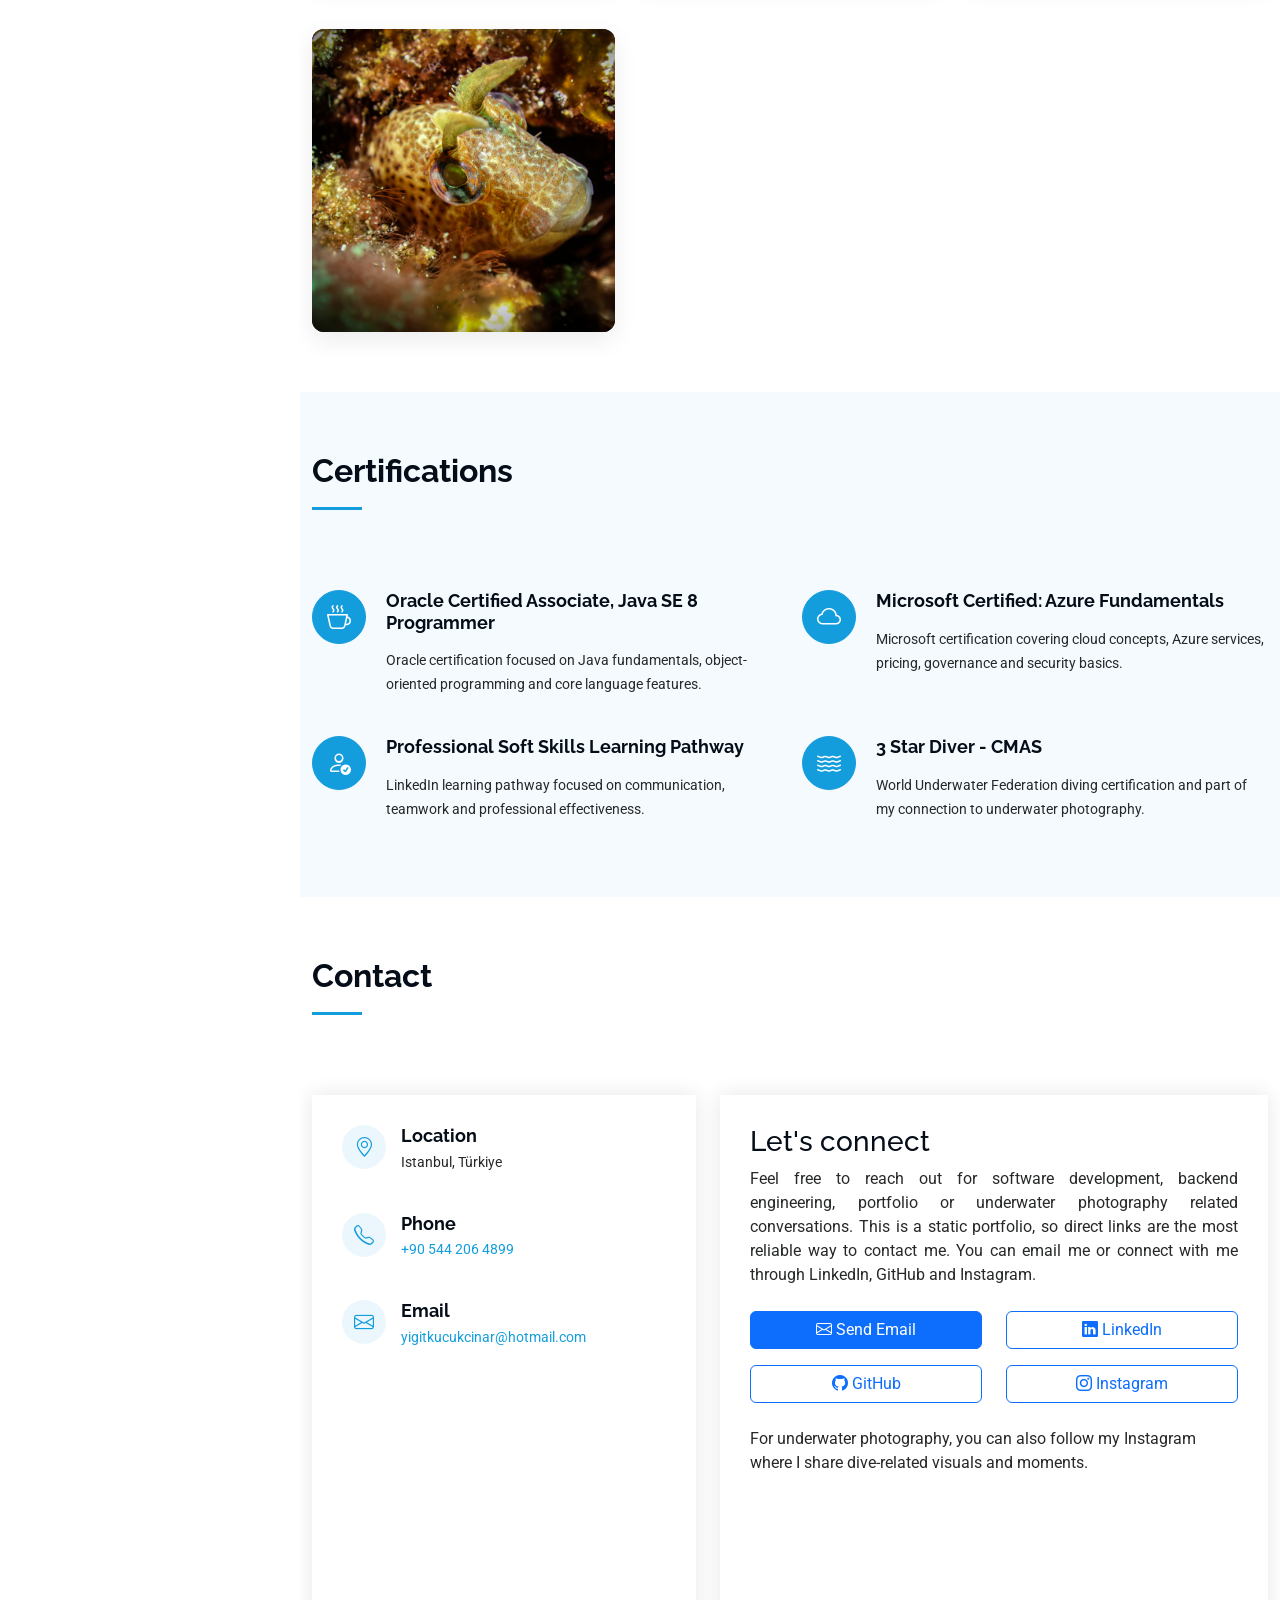
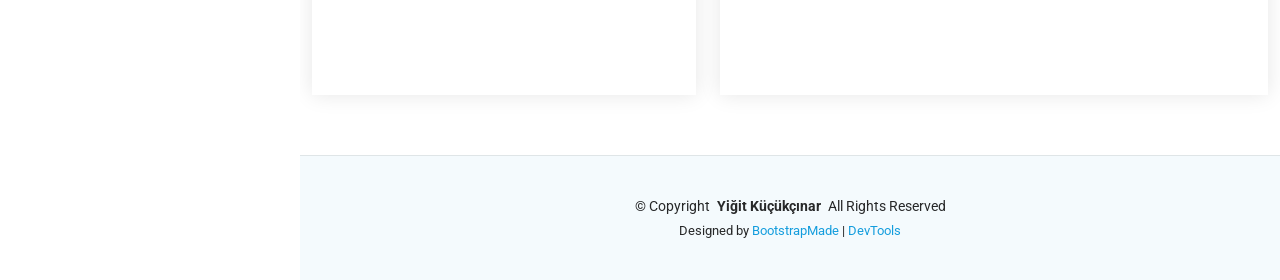
==== commit f7997e67: "divide in sections" ====
--- a/index.html
+++ b/index.html
@@ -1,60 +1,83 @@
 <!doctype html>
 <html lang="en">
-<head>
-<meta charset="utf-8"/>
-<meta content="width=device-width, initial-scale=1.0" name="viewport"/>
-<title>Yiğit Küçükçınar - Java Developer &amp; Underwater Photographer</title>
-<meta content="Personal portfolio of Yiğit Küçükçınar, Java Software Developer, Backend Engineer, CMAS 3 Star Diver and underwater photographer." name="description"/>
-<meta content="Yiğit Küçükçınar, Java Developer, Backend Engineer, Spring Boot, Angular, AWS, Underwater Photography, CMAS Diver" name="keywords"/>
-<!-- Favicons -->
-<link href="assets/img/favicon.png" rel="icon"/>
-<link href="assets/img/apple-touch-icon.png" rel="apple-touch-icon"/>
-<!-- Fonts -->
-<link href="https://fonts.googleapis.com" rel="preconnect"/>
-<link crossorigin="" href="https://fonts.gstatic.com" rel="preconnect"/>
-<link href="https://fonts.googleapis.com/css2?family=Roboto:ital,wght@0,100;0,300;0,400;0,500;0,700;0,900;1,100;1,300;1,400;1,500;1,700;1,900&amp;family=Poppins:ital,wght@0,100;0,200;0,300;0,400;0,500;0,600;0,700;0,800;0,900;1,100;1,200;1,300;1,400;1,500;1,600;1,700;1,800;1,900&amp;family=Raleway:ital,wght@0,100;0,200;0,300;0,400;0,500;0,600;0,700;0,800;0,900;1,100;1,200;1,300;1,400;1,500;1,600;1,700;1,800;1,900&amp;display=swap" rel="stylesheet"/>
-<!-- Vendor CSS Files -->
-<link href="assets/vendor/bootstrap/css/bootstrap.min.css" rel="stylesheet"/>
-<link href="assets/vendor/bootstrap-icons/bootstrap-icons.css" rel="stylesheet"/>
-<link href="assets/vendor/aos/aos.css" rel="stylesheet"/>
-<link href="assets/vendor/glightbox/css/glightbox.min.css" rel="stylesheet"/>
-<link href="assets/vendor/swiper/swiper-bundle.min.css" rel="stylesheet"/>
-<!-- Main CSS File -->
-<link href="assets/css/main.css" rel="stylesheet"/>
-</head>
-<body class="index-page">
-  <div data-include="partials/layout/header.html"></div>
+  <head>
+    <meta charset="utf-8" />
+    <meta content="width=device-width, initial-scale=1.0" name="viewport" />
+    <title>
+      Yiğit Küçükçınar - Java Developer &amp; Underwater Photographer
+    </title>
+    <meta
+      content="Personal portfolio of Yiğit Küçükçınar, Java Software Developer, Backend Engineer, CMAS 3 Star Diver and underwater photographer."
+      name="description"
+    />
+    <meta
+      content="Yiğit Küçükçınar, Java Developer, Backend Engineer, Spring Boot, Angular, AWS, Underwater Photography, CMAS Diver"
+      name="keywords"
+    />
+    <!-- Favicons -->
+    <link href="assets/img/favicon.png" rel="icon" />
+    <link href="assets/img/apple-touch-icon.png" rel="apple-touch-icon" />
+    <!-- Fonts -->
+    <link href="https://fonts.googleapis.com" rel="preconnect" />
+    <link crossorigin="" href="https://fonts.gstatic.com" rel="preconnect" />
+    <link
+      href="https://fonts.googleapis.com/css2?family=Roboto:ital,wght@0,100;0,300;0,400;0,500;0,700;0,900;1,100;1,300;1,400;1,500;1,700;1,900&amp;family=Poppins:ital,wght@0,100;0,200;0,300;0,400;0,500;0,600;0,700;0,800;0,900;1,100;1,200;1,300;1,400;1,500;1,600;1,700;1,800;1,900&amp;family=Raleway:ital,wght@0,100;0,200;0,300;0,400;0,500;0,600;0,700;0,800;0,900;1,100;1,200;1,300;1,400;1,500;1,600;1,700;1,800;1,900&amp;display=swap"
+      rel="stylesheet"
+    />
+    <!-- Vendor CSS Files -->
+    <link
+      href="assets/vendor/bootstrap/css/bootstrap.min.css"
+      rel="stylesheet"
+    />
+    <link
+      href="assets/vendor/bootstrap-icons/bootstrap-icons.css"
+      rel="stylesheet"
+    />
+    <link href="assets/vendor/aos/aos.css" rel="stylesheet" />
+    <link
+      href="assets/vendor/glightbox/css/glightbox.min.css"
+      rel="stylesheet"
+    />
+    <link href="assets/vendor/swiper/swiper-bundle.min.css" rel="stylesheet" />
+    <!-- Main CSS File -->
+    <link href="assets/css/main.css" rel="stylesheet" />
+  </head>
+  <body class="index-page">
+    <div data-include="partials/layout/header.html"></div>
 
-  <main class="main">
-    <div data-include="partials/sections/hero.html"></div>
-    <div data-include="partials/sections/about.html"></div>
-    <div data-include="partials/sections/stats.html"></div>
-    <div data-include="partials/sections/skills.html"></div>
-    <div data-include="partials/sections/resume.html"></div>
-    <div data-include="partials/sections/portfolio.html"></div>
-    <div data-include="partials/sections/certifications.html"></div>
-    <div data-include="partials/sections/contact.html"></div>
-  </main>
+    <main class="main">
+      <div data-include="partials/sections/hero.html"></div>
+      <div data-include="partials/sections/about.html"></div>
+      <div data-include="partials/sections/stats.html"></div>
+      <div data-include="partials/sections/resume.html"></div>
+      <div data-include="partials/sections/portfolio.html"></div>
+      <div data-include="partials/sections/certifications.html"></div>
+      <div data-include="partials/sections/contact.html"></div>
+    </main>
 
-  <div data-include="partials/layout/footer.html"></div>
+    <div data-include="partials/layout/footer.html"></div>
 
-  <a href="#" id="scroll-top" class="scroll-top d-flex align-items-center justify-content-center">
-    <i class="bi bi-arrow-up-short"></i>
-  </a>
-  <div id="preloader"></div>
+    <a
+      href="#"
+      id="scroll-top"
+      class="scroll-top d-flex align-items-center justify-content-center"
+    >
+      <i class="bi bi-arrow-up-short"></i>
+    </a>
+    <div id="preloader"></div>
 
-  <!-- Vendor JS Files -->
-  <script src="assets/vendor/bootstrap/js/bootstrap.bundle.min.js"></script>
-  <script src="assets/vendor/aos/aos.js"></script>
-  <script src="assets/vendor/typed.js/typed.umd.js"></script>
-  <script src="assets/vendor/purecounter/purecounter_vanilla.js"></script>
-  <script src="assets/vendor/waypoints/noframework.waypoints.js"></script>
-  <script src="assets/vendor/glightbox/js/glightbox.min.js"></script>
-  <script src="assets/vendor/imagesloaded/imagesloaded.pkgd.min.js"></script>
-  <script src="assets/vendor/isotope-layout/isotope.pkgd.min.js"></script>
-  <script src="assets/vendor/swiper/swiper-bundle.min.js"></script>
+    <!-- Vendor JS Files -->
+    <script src="assets/vendor/bootstrap/js/bootstrap.bundle.min.js"></script>
+    <script src="assets/vendor/aos/aos.js"></script>
+    <script src="assets/vendor/typed.js/typed.umd.js"></script>
+    <script src="assets/vendor/purecounter/purecounter_vanilla.js"></script>
+    <script src="assets/vendor/waypoints/noframework.waypoints.js"></script>
+    <script src="assets/vendor/glightbox/js/glightbox.min.js"></script>
+    <script src="assets/vendor/imagesloaded/imagesloaded.pkgd.min.js"></script>
+    <script src="assets/vendor/isotope-layout/isotope.pkgd.min.js"></script>
+    <script src="assets/vendor/swiper/swiper-bundle.min.js"></script>
 
-  <!-- Modular static-site initializer -->
-  <script src="assets/js/app.js"></script>
-</body>
+    <!-- Modular static-site initializer -->
+    <script src="assets/js/app.js"></script>
+  </body>
 </html>
--- a/assets/css/main.css
+++ b/assets/css/main.css
@@ -1272,4 +1272,10 @@
 --------------------------------------------------------------*/
 .starter-section {
   /* Add your styles here */
+}
+
+.text-justify-custom {
+  text-align: justify;
+  text-align-last: left;
+  line-height: 1.7;
 }
